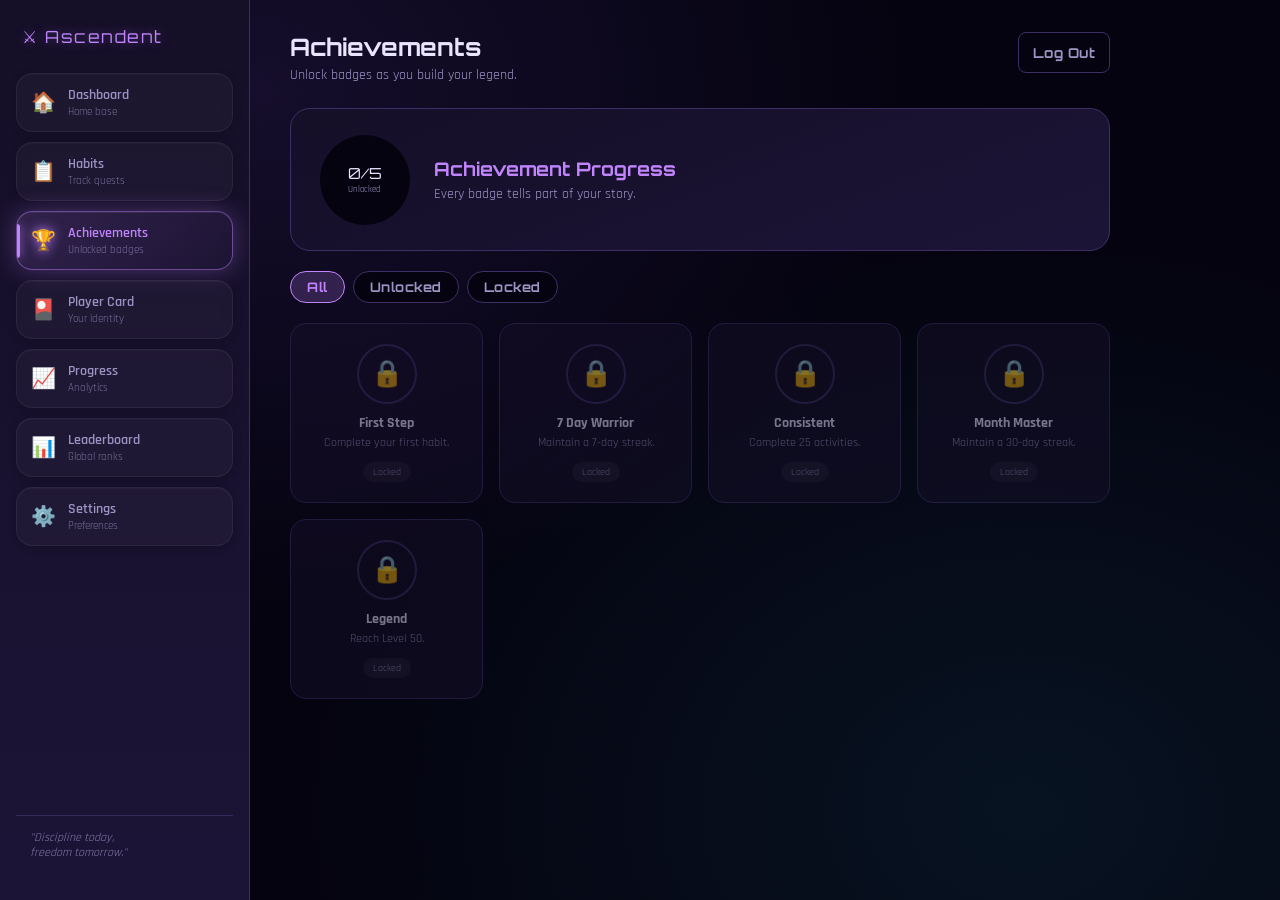
==== achievements.html @ 78e04014 "change achievement  page structure" ====
<!DOCTYPE html>
<html lang="en">

<head>
    <script src="js/theme.js"></script>
    <meta charset="UTF-8" />
    <meta name="viewport" content="width=device-width, initial-scale=1.0" />
    <title>Ascendent — Achievements</title>
    <link rel="preconnect" href="https://fonts.googleapis.com">
    <link rel="stylesheet" href="css/style.css" />
</head>

<body>
    <div class="app-layout">
        <aside class="sidebar">
            <div class="sidebar-brand">⚔ Ascendent</div>
            <nav class="sidebar-nav">
                <a href="dashboard.html" class="nav-tile"><span class="nav-tile-icon">🏠</span><span
                        class="nav-tile-text"><span class="nav-tile-title">Dashboard</span><span
                            class="nav-tile-desc">Home base</span></span><span class="nav-tile-indicator"></span></a>
                <a href="habits.html" class="nav-tile"><span class="nav-tile-icon">📋</span><span
                        class="nav-tile-text"><span class="nav-tile-title">Habits</span><span
                            class="nav-tile-desc">Track quests</span></span><span class="nav-tile-indicator"></span></a>
                <a href="achievements.html" class="nav-tile nav-active"><span class="nav-tile-icon">🏆</span><span
                        class="nav-tile-text"><span class="nav-tile-title">Achievements</span><span
                            class="nav-tile-desc">Unlocked badges</span></span><span
                        class="nav-tile-indicator"></span></a>
                <a href="card.html" class="nav-tile"><span class="nav-tile-icon">🎴</span><span
                        class="nav-tile-text"><span class="nav-tile-title">Player Card</span><span
                            class="nav-tile-desc">Your identity</span></span><span
                        class="nav-tile-indicator"></span></a>
                <a href="progress.html" class="nav-tile"><span class="nav-tile-icon">📈</span><span
                        class="nav-tile-text"><span class="nav-tile-title">Progress</span><span
                            class="nav-tile-desc">Analytics</span></span><span class="nav-tile-indicator"></span></a>
                <a href="leaderboard.html" class="nav-tile"><span class="nav-tile-icon">📊</span><span
                        class="nav-tile-text"><span class="nav-tile-title">Leaderboard</span><span
                            class="nav-tile-desc">Global ranks</span></span><span class="nav-tile-indicator"></span></a>
                <a href="settings.html" class="nav-tile"><span class="nav-tile-icon">⚙️</span><span
                        class="nav-tile-text"><span class="nav-tile-title">Settings</span><span
                            class="nav-tile-desc">Preferences</span></span><span class="nav-tile-indicator"></span></a>
            </nav>
            <div class="sidebar-quote">"Discipline today,<br>freedom tomorrow."</div>
        </aside>

        <main class="main-content">
            <header class="content-topbar">
                <div>
                    <h2>Achievements</h2>
                    <p class="subtext">Unlock badges as you build your legend.</p>
                </div>
                <button id="logoutBtn" class="ghost-btn">Log Out</button>
            </header>

            <!-- Achievement level hero -->
            <section class="ach-hero">
                <div class="ach-hero-ring" id="achHeroRing">
                    <div class="ach-hero-inner">
                        <span id="achHeroCount">0/0</span>
                        <small>Unlocked</small>
                    </div>
                </div>
                <div class="ach-hero-text">
                    <h3>Achievement Progress</h3>
                    <p class="subtext">Every badge tells part of your story.</p>
                </div>
            </section>

            <div class="ach-filter-tabs">
                <button class="ach-tab active" data-filter="all">All</button>
                <button class="ach-tab" data-filter="unlocked">Unlocked</button>
                <button class="ach-tab" data-filter="locked">Locked</button>
            </div>

            <div id="achievementGrid" class="achievement-grid-v2"></div>
        </main>
    </div>

    <div id="toastContainer" class="toast-container"></div>

    <script src="js/demo-data.js"></script>
    <script src="js/rewards.js"></script>
    <script src="js/achievements.js"></script>
    <script src="js/sidebar-tilt.js"></script>
    <script>
        let achFilter = 'all';

        function renderAchievements() {
            const user = getDemoUser();
            checkAchievements(user);

            const total = ACHIEVEMENT_LIST.length;
            const unlockedCount = user.unlockedAchievements.length;
            const pct = Math.round((unlockedCount / total) * 100);

            document.getElementById('achHeroRing').style.setProperty('--pct', pct);
            document.getElementById('achHeroCount').textContent = `${unlockedCount}/${total}`;

            const visible = ACHIEVEMENT_LIST.filter((ach) => {
                const unlocked = user.unlockedAchievements.includes(ach.id);
                if (achFilter === 'unlocked') return unlocked;
                if (achFilter === 'locked') return !unlocked;
                return true;
            });

            document.getElementById('achievementGrid').innerHTML = visible.map((ach) => {
                const unlocked = user.unlockedAchievements.includes(ach.id);
                return `
          <div class="ach-badge-card ${unlocked ? 'unlocked' : 'locked'}">
            <div class="ach-badge-ring">
              <div class="ach-badge-icon">${unlocked ? ach.icon : '🔒'}</div>
            </div>
            <div class="ach-badge-name">${ach.name}</div>
            <div class="ach-badge-desc">${ach.description}</div>
            <div class="ach-badge-pill ${unlocked ? '' : 'locked-pill'}">${unlocked ? 'Unlocked' : 'Locked'}</div>
          </div>
        `;
            }).join('');
        }

        document.querySelectorAll('.ach-tab').forEach((tab) => {
            tab.addEventListener('click', () => {
                document.querySelectorAll('.ach-tab').forEach(t => t.classList.remove('active'));
                tab.classList.add('active');
                achFilter = tab.dataset.filter;
                renderAchievements();
            });
        });

        document.getElementById('logoutBtn').addEventListener('click', logoutUser);

        renderAchievements();
    </script>
</body>

</html>
---- css/style.css ----
/* style.css — Ascendent "Arcane Neon" gamified theme */

@import url('https://fonts.googleapis.com/css2?family=Orbitron:wght@600;700;900&family=Rajdhani:wght@400;500;600;700&display=swap');
@import url('https://fonts.googleapis.com/css2?family=Bungee&family=Chakra+Petch:wght@400;500;600;700&display=swap');

:root {
  --font-display: 'Orbitron', sans-serif;
  --font-body: 'Rajdhani', sans-serif;
  --bg: #0a0714;
  --bg-deep: #050310;
  --surface: #150f28;
  --surface-2: #1c1436;
  --text: #e9e4ff;
  --text-secondary: #9d94c4;
  --accent: #8b5cf6;
  --accent-bright: #c084fc;
  --accent-cyan: #22d3ee;
  --border: #3d2f66;
  --border-bright: #a855f7;
  --danger: #ff4d6d;
  --success: #34d399;
}

* {
  box-sizing: border-box;
}

body {
  margin: 0;
  font-family: var(--font-body), sans-serif;
  background:
    radial-gradient(ellipse at 20% 10%, rgba(139, 92, 246, 0.12) 0%, transparent 45%),
    radial-gradient(ellipse at 80% 90%, rgba(34, 211, 238, 0.08) 0%, transparent 50%),
    var(--bg-deep);
  color: var(--text);
  min-height: 100vh;
}

h1,
h2,
h3 {
  font-family: var(--font-display), sans-serif;
}

/* ===== Auth page (Journey Portal, retheme) ===== */
.auth-page {
  min-height: 100vh;
  display: flex;
  align-items: center;
  justify-content: center;
  background: radial-gradient(ellipse at center, #150f28 0%, #0a0714 55%, #050310 100%);
  padding: 2rem;
  overflow: hidden;
}

.brand-mark {
  font-size: 40px;
  color: var(--accent-bright);
  text-shadow: 0 0 20px rgba(192, 132, 252, 0.7);
}

.auth-shell {
  position: relative;
  width: 82vw;
  max-width: 1100px;
  height: 76vh;
  max-height: 640px;
  min-height: 480px;
  border-radius: 24px;
  overflow: hidden;
  border: 1px solid var(--border-bright);
  box-shadow: 0 0 60px rgba(139, 92, 246, 0.22), inset 0 0 60px rgba(0, 0, 0, 0.5);
  background: var(--bg);
}

.auth-shell::before {
  content: '';
  position: absolute;
  top: 0;
  left: 0;
  right: 0;
  height: 2px;
  background: linear-gradient(90deg, transparent, var(--accent-cyan), var(--accent-bright), transparent);
  opacity: 0.7;
  z-index: 25;
}

.system-status {
  position: absolute;
  top: 18px;
  left: 24px;
  z-index: 25;
  font-size: 0.68rem;
  letter-spacing: 1.5px;
  color: var(--text-secondary);
  display: flex;
  align-items: center;
  gap: 6px;
  pointer-events: none;
  font-family: var(--font-body), sans-serif;
}

.status-dot {
  width: 6px;
  height: 6px;
  border-radius: 50%;
  background: var(--success);
  box-shadow: 0 0 8px var(--success);
  animation: statusPulse 2s ease-in-out infinite;
}

@keyframes statusPulse {

  0%,
  100% {
    opacity: 1;
  }

  50% {
    opacity: 0.4;
  }
}

.status-online {
  color: var(--accent-bright);
  font-weight: 600;
}

.journey-bg {
  position: absolute;
  inset: 0;
  z-index: 0;
  overflow: hidden;
  pointer-events: none;
  background-image:
    radial-gradient(1.5px 1.5px at 15% 25%, rgba(192, 132, 252, 0.4), transparent),
    radial-gradient(1.5px 1.5px at 80% 20%, rgba(34, 211, 238, 0.35), transparent),
    radial-gradient(1.5px 1.5px at 65% 75%, rgba(192, 132, 252, 0.3), transparent),
    radial-gradient(1.5px 1.5px at 25% 80%, rgba(34, 211, 238, 0.3), transparent),
    radial-gradient(1.5px 1.5px at 50% 50%, rgba(192, 132, 252, 0.25), transparent),
    radial-gradient(1.5px 1.5px at 90% 60%, rgba(34, 211, 238, 0.3), transparent),
    radial-gradient(1.5px 1.5px at 10% 60%, rgba(192, 132, 252, 0.25), transparent);
}

.journey-bg::before {
  content: '';
  position: absolute;
  width: 560px;
  height: 560px;
  border: 1px solid rgba(168, 85, 247, 0.12);
  border-radius: 50%;
  top: 50%;
  left: 50%;
  transform: translate(-50%, -50%);
}

.journey-bg::after {
  content: '';
  position: absolute;
  width: 380px;
  height: 380px;
  border: 1px dashed rgba(34, 211, 238, 0.12);
  border-radius: 50%;
  top: 50%;
  left: 50%;
  transform: translate(-50%, -50%);
  animation: orbitSpin 50s linear infinite;
}

@keyframes orbitSpin {
  from {
    transform: translate(-50%, -50%) rotate(0deg);
  }

  to {
    transform: translate(-50%, -50%) rotate(360deg);
  }
}

.form-container {
  position: absolute;
  top: 0;
  width: 50%;
  height: 100%;
  display: flex;
  align-items: center;
  justify-content: center;
  padding: 2.4rem;
  background: linear-gradient(180deg, rgba(21, 15, 40, 0.9) 0%, rgba(10, 7, 20, 0.95) 100%);
  backdrop-filter: blur(6px);
  transition: opacity 0.5s ease, visibility 0.5s ease;
  z-index: 2;
}

.form-container form {
  width: 100%;
  max-width: 300px;
  text-align: center;
}

.form-container h1 {
  color: var(--accent-bright);
  margin-bottom: 4px;
  letter-spacing: 1.5px;
}

.login-container {
  right: 0;
  z-index: 2;
}

.register-container {
  left: 0;
  z-index: 2;
  opacity: 0;
  visibility: hidden;
}

#authShell.right-panel-active .login-container {
  opacity: 0;
  visibility: hidden;
}

#authShell.right-panel-active .register-container {
  opacity: 1;
  visibility: visible;
}

.overlay-container {
  position: absolute;
  top: 0;
  left: 0;
  width: 50%;
  height: 100%;
  z-index: 10;
  transition: transform 0.85s cubic-bezier(0.65, 0, 0.15, 1);
  box-shadow: 0 0 40px rgba(139, 92, 246, 0.35);
}

#authShell.right-panel-active .overlay-container {
  transform: translateX(100%);
}

.overlay {
  position: relative;
  width: 100%;
  height: 100%;
  background:
    radial-gradient(circle at 30% 25%, rgba(192, 132, 252, 0.18), transparent 60%),
    radial-gradient(circle at 70% 80%, rgba(34, 211, 238, 0.1), transparent 55%),
    linear-gradient(135deg, #1c1436 0%, #0a0714 60%, #150f28 100%);
  border-left: 1px solid rgba(168, 85, 247, 0.3);
  border-right: 1px solid rgba(168, 85, 247, 0.3);
}

.overlay-panel {
  position: absolute;
  inset: 0;
  bottom: 44px;
  display: flex;
  flex-direction: column;
  align-items: center;
  justify-content: center;
  text-align: center;
  padding: 2rem;
  transition: opacity 0.5s ease;
}

.overlay-right {
  opacity: 0;
}

#authShell.right-panel-active .overlay-left {
  opacity: 0;
}

#authShell.right-panel-active .overlay-right {
  opacity: 1;
}

.overlay-brand {
  color: var(--accent-bright);
  font-size: 1.7rem;
  letter-spacing: 2.5px;
  margin: 10px 0 6px;
  text-shadow: 0 0 18px rgba(192, 132, 252, 0.6);
}

.overlay-tagline {
  color: var(--text);
  font-size: 1rem;
  line-height: 1.5;
  font-weight: 500;
}

.overlay-sub {
  color: var(--text-secondary);
  font-size: 0.85rem;
  margin-top: 10px;
  max-width: 220px;
}

.overlay-footnote {
  color: var(--text-secondary);
  font-size: 0.75rem;
  line-height: 1.5;
  margin-top: 18px;
  font-style: italic;
}

.overlay-btn {
  margin-top: 20px;
  padding: 10px 28px;
  border-radius: 8px;
  border: 1px solid var(--text);
  background: transparent;
  color: var(--text);
  font-weight: 700;
  font-family: var(--font-display), sans-serif;
  font-size: 0.8rem;
  cursor: pointer;
  box-shadow: none;
  transition: background 0.25s ease, transform 0.2s ease;
}

.overlay-btn:hover {
  background: rgba(192, 132, 252, 0.15);
  transform: translateY(-2px);
  box-shadow: 0 0 16px rgba(192, 132, 252, 0.3);
}

.journey-path {
  position: relative;
  width: 160px;
  height: 14px;
  margin: 18px 0 8px;
  display: flex;
  align-items: center;
  justify-content: center;
}

.path-line {
  position: absolute;
  width: 100%;
  height: 1px;
  background: linear-gradient(90deg, transparent, var(--accent-cyan), transparent);
}

.path-dot {
  width: 7px;
  height: 7px;
  border-radius: 50%;
  background: var(--accent-bright);
  box-shadow: 0 0 10px rgba(192, 132, 252, 0.9);
  animation: dotPulse 2s ease-in-out infinite;
  z-index: 1;
}

@keyframes dotPulse {

  0%,
  100% {
    transform: scale(1);
  }

  50% {
    transform: scale(1.4);
  }
}

.journey-stages {
  font-size: 0.72rem;
  letter-spacing: 1.5px;
  color: var(--text-secondary);
}

.journey-stages i {
  color: var(--accent-cyan);
  font-style: normal;
  margin: 0 3px;
}

.overlay-progress {
  position: absolute;
  bottom: 0;
  left: 0;
  right: 0;
  height: 44px;
  display: flex;
  align-items: center;
  justify-content: space-around;
  border-top: 1px solid rgba(168, 85, 247, 0.25);
  background: rgba(0, 0, 0, 0.25);
}

.overlay-progress .step {
  font-size: 0.62rem;
  letter-spacing: 1px;
  color: var(--text-secondary);
  opacity: 0.45;
  transition: opacity 0.4s ease, color 0.4s ease;
}

.overlay-progress .step-1 {
  color: var(--accent-bright);
  opacity: 1;
}

#authShell.right-panel-active .overlay-progress .step-1 {
  color: var(--text-secondary);
  opacity: 0.45;
}

#authShell.right-panel-active .overlay-progress .step-4 {
  color: var(--accent-cyan);
  opacity: 1;
}

.footer-ticker {
  position: absolute;
  bottom: 14px;
  left: 0;
  right: 0;
  z-index: 5;
  display: flex;
  justify-content: center;
  gap: 24px;
  pointer-events: none;
}

.footer-ticker span {
  font-size: 0.62rem;
  letter-spacing: 1.5px;
  color: var(--text-secondary);
  opacity: 0.4;
}

/* ===== Forms, buttons, inputs ===== */
form {
  display: flex;
  flex-direction: column;
  gap: 14px;
}

input,
textarea,
select {
  padding: 11px 14px;
  border-radius: 8px;
  border: 1px solid var(--border);
  background: var(--bg-deep);
  color: var(--text);
  font-family: var(--font-body), sans-serif;
  font-size: 1rem;
}

input:focus,
textarea:focus,
select:focus {
  outline: none;
  border-color: var(--accent-bright);
  box-shadow: 0 0 0 3px rgba(192, 132, 252, 0.15);
}

button {
  padding: 11px 14px;
  border-radius: 8px;
  border: 1px solid var(--border-bright);
  background: linear-gradient(135deg, var(--accent-cyan) 0%, var(--accent) 100%);
  color: #0a0714;
  font-weight: 700;
  font-family: var(--font-display), sans-serif;
  font-size: 0.85rem;
  letter-spacing: 0.5px;
  cursor: pointer;
  box-shadow: 0 0 14px rgba(139, 92, 246, 0.4);
  transition: box-shadow 0.3s ease, transform 0.15s ease;
}

button:hover {
  box-shadow: 0 0 24px rgba(192, 132, 252, 0.6);
  transform: translateY(-1px);
}

.message {
  color: var(--danger);
  font-size: 0.85rem;
  margin-top: 12px;
}

/* ===== Topbar ===== */
.topbar {
  display: flex;
  justify-content: space-between;
  align-items: center;
  padding: 1rem 2rem;
  background: linear-gradient(180deg, var(--surface) 0%, var(--surface-2) 100%);
  border-bottom: 2px solid var(--border-bright);
}

.topbar h2 {
  color: var(--accent-bright);
  margin: 0;
  letter-spacing: 1px;
}

.topbar nav a,
.topbar nav button {
  margin-left: 18px;
  color: var(--text);
  text-decoration: none;
  font-family: var(--font-body), sans-serif;
  font-weight: 600;
  background: none;
  border: none;
  box-shadow: none;
  padding: 6px 10px;
}

.topbar nav a:hover,
.topbar nav button:hover {
  color: var(--accent-bright);
  transform: none;
  box-shadow: none;
}

/* ===== App layout / sidebar ===== */
.dashboard {
  max-width: 640px;
  margin: 40px auto;
  padding: 1rem;
  display: flex;
  flex-direction: column;
  gap: 22px;
}

.mini-card,
.log-activity,
.boss-battle,
.notes-section {
  background: linear-gradient(180deg, var(--surface) 0%, var(--surface-2) 100%);
  border: 1px solid var(--border);
  border-radius: 14px;
  padding: 1.3rem;
  box-shadow: 0 0 16px rgba(0, 0, 0, 0.35);
}

.log-activity h3,
.boss-battle h3,
.notes-section h3 {
  color: var(--accent-bright);
  margin-top: 0;
}

.log-activity select {
  width: 100%;
  margin-bottom: 12px;
}

.activity-buttons {
  display: flex;
  gap: 12px;
}

.activity-buttons button {
  flex: 1;
}

#markMissed {
  background: linear-gradient(135deg, #ff8095 0%, var(--danger) 100%);
  border-color: #b5324a;
  color: #2a0512;
}

#excuseBox {
  margin-top: 12px;
  display: flex;
  gap: 8px;
}

.boss-hp-track {
  height: 16px;
  background: var(--bg-deep);
  border: 1px solid var(--border);
  border-radius: 8px;
  overflow: hidden;
  margin: 10px 0 6px;
}

.boss-hp-fill {
  height: 100%;
  background: linear-gradient(90deg, #ff4d6d, #ff8095);
  width: 100%;
  transition: width 0.4s ease;
  box-shadow: 0 0 10px rgba(255, 77, 109, 0.6);
}

.boss-hp-text {
  font-size: 0.85rem;
  color: var(--text-secondary);
  margin: 0;
}

.boss-hint {
  font-size: 0.78rem;
  color: var(--text-secondary);
  margin-top: 8px;
  font-style: italic;
}

.notes-section textarea {
  width: 100%;
  min-height: 70px;
  resize: vertical;
  margin-bottom: 8px;
}

#notesList {
  list-style: none;
  padding: 0;
  margin-top: 12px;
}

#notesList li {
  background: var(--bg-deep);
  border: 1px solid var(--border);
  border-radius: 8px;
  padding: 9px 12px;
  margin-bottom: 6px;
  font-size: 0.85rem;
  color: var(--text-secondary);
}

.card-page {
  display: flex;
  flex-direction: column;
  align-items: center;
  margin-top: 60px;
}

/* App layout with sidebar */
.app-layout {
  display: flex;
  min-height: 100vh;
}

/* ===== Premium Gamified Sidebar — AAA game-menu style ===== */

.sidebar {
  width: 250px;
  flex-shrink: 0;
  background: linear-gradient(180deg, var(--surface) 0%, var(--surface-2) 100%);
  border-right: 1px solid var(--border);
  display: flex;
  flex-direction: column;
  padding: 1.6rem 1rem;
  position: sticky;
  top: 0;
  height: 100vh;
  overflow-y: auto;
}

.sidebar-brand {
  color: var(--accent-bright);
  font-family: var(--font-display), sans-serif;
  font-size: 1.05rem;
  letter-spacing: 1.5px;
  margin-bottom: 26px;
  padding: 0 6px;
  text-shadow: 0 0 12px rgba(192, 132, 252, 0.4);
}

.sidebar-nav {
  display: flex;
  flex-direction: column;
  gap: 10px;
  flex: 1;
  perspective: 800px;
  /* gives the tilt effect a real vanishing point */
}

/* ---- Nav tile: glassmorphism game-menu card ---- */
.nav-tile {
  position: relative;
  display: flex;
  align-items: center;
  gap: 12px;
  padding: 12px 14px;
  border-radius: 16px;
  text-decoration: none;
  color: var(--text-secondary);
  background: rgba(255, 255, 255, 0.03);
  border: 1px solid rgba(255, 255, 255, 0.06);
  box-shadow: 0 2px 10px rgba(0, 0, 0, 0.2), inset 0 1px 0 rgba(255, 255, 255, 0.03);
  backdrop-filter: blur(6px);
  overflow: hidden;
  transform: translate3d(0, 0, 0) rotateX(0deg) rotateY(0deg) scale(1);
  transition: transform 0.45s cubic-bezier(0.16, 1, 0.3, 1),
    border-color 0.3s ease,
    box-shadow 0.35s ease,
    background 0.3s ease;
  transform-style: preserve-3d;
  will-change: transform;
}

/* Light sweep — purely transform-driven, cheap on GPU */
.nav-tile::before {
  content: '';
  position: absolute;
  inset: 0;
  background: linear-gradient(115deg, transparent 30%, rgba(255, 255, 255, 0.10) 45%, transparent 60%);
  transform: translateX(-120%);
  transition: transform 0.6s ease;
  pointer-events: none;
}

.nav-tile:hover::before {
  transform: translateX(120%);
}

.nav-tile:hover {
  color: var(--text);
  border-color: color-mix(in srgb, var(--accent-bright) 35%, transparent);
  background: rgba(255, 255, 255, 0.05);
  box-shadow: 0 6px 22px rgba(0, 0, 0, 0.3),
    0 0 20px color-mix(in srgb, var(--accent-bright) 30%, transparent);
}

.nav-tile-icon {
  font-size: 20px;
  line-height: 1;
  flex-shrink: 0;
  transition: transform 0.35s cubic-bezier(0.16, 1, 0.3, 1);
}

.nav-tile:hover .nav-tile-icon {
  transform: scale(1.15) rotate(-6deg);
}

.nav-tile-text {
  display: flex;
  flex-direction: column;
  gap: 1px;
  transition: transform 0.35s ease;
}

.nav-tile:hover .nav-tile-text {
  transform: translateX(2px);
}

.nav-tile-title {
  font-size: 0.9rem;
  font-weight: 600;
}

.nav-tile-desc {
  font-size: 0.68rem;
  color: var(--text-secondary);
  opacity: 0.7;
}

.nav-tile-indicator {
  position: absolute;
  left: 0;
  top: 50%;
  transform: translateY(-50%);
  width: 3px;
  height: 0;
  border-radius: 0 3px 3px 0;
  background: var(--accent-bright);
  box-shadow: 0 0 10px var(--accent-bright);
  transition: height 0.3s ease;
}

.nav-tile:hover .nav-tile-indicator {
  height: 55%;
}

/* ---- Active tile ---- */
.nav-tile.nav-active {
  color: var(--accent-bright);
  background: linear-gradient(135deg,
      color-mix(in srgb, var(--accent-bright) 16%, transparent),
      color-mix(in srgb, var(--accent-bright) 4%, transparent));
  border-color: color-mix(in srgb, var(--accent-bright) 45%, transparent);
  box-shadow: 0 0 24px color-mix(in srgb, var(--accent-bright) 30%, transparent),
    inset 0 1px 0 rgba(255, 255, 255, 0.06);
}

.nav-tile.nav-active .nav-tile-indicator {
  height: 60%;
}

.nav-tile.nav-active .nav-tile-icon {
  filter: drop-shadow(0 0 6px var(--accent-bright));
}

@media (prefers-reduced-motion: no-preference) {
  .nav-tile.nav-active {
    animation: navBreathe 3.2s ease-in-out infinite;
  }
}

@keyframes navBreathe {

  0%,
  100% {
    box-shadow: 0 0 20px color-mix(in srgb, var(--accent-bright) 24%, transparent), inset 0 1px 0 rgba(255, 255, 255, 0.06);
  }

  50% {
    box-shadow: 0 0 34px color-mix(in srgb, var(--accent-bright) 42%, transparent), inset 0 1px 0 rgba(255, 255, 255, 0.06);
  }
}

@media (hover: none) {
  .nav-tile {
    transform: none !important;
  }

  .nav-tile::before {
    display: none;
  }
}

.sidebar-quote {
  color: var(--text-secondary);
  font-size: 0.75rem;
  font-style: italic;
  padding: 14px;
  border-top: 1px solid var(--border);
  margin-top: 12px;
  opacity: 0.8;
}

.main-content {
  flex: 1;
  padding: 2rem 2.5rem;
  max-width: 900px;
}

.content-topbar {
  display: flex;
  justify-content: space-between;
  align-items: flex-start;
  margin-bottom: 24px;
}

.content-topbar h2 {
  margin: 0 0 4px;
  color: var(--text);
}

.subtext {
  color: var(--text-secondary);
  font-size: 0.85rem;
  margin: 0;
}

.ghost-btn {
  background: transparent;
  border: 1px solid var(--border);
  color: var(--text-secondary);
  box-shadow: none;
}

.ghost-btn:hover {
  border-color: var(--accent-bright);
  color: var(--accent-bright);
  box-shadow: none;
  transform: none;
}

.danger-text {
  color: var(--danger) !important;
  border-color: #b5324a !important;
}

.stat-row {
  display: grid;
  grid-template-columns: repeat(3, 1fr);
  gap: 16px;
  margin-bottom: 24px;
}

.stat-card {
  background: linear-gradient(180deg, var(--surface) 0%, var(--surface-2) 100%);
  border: 1px solid var(--border);
  border-radius: 12px;
  padding: 16px;
  display: flex;
  align-items: center;
  gap: 12px;
}

.stat-icon {
  font-size: 22px;
}

.stat-label {
  font-size: 0.75rem;
  color: var(--text-secondary);
}

.stat-value {
  font-size: 1.1rem;
  font-weight: 700;
  color: var(--accent-bright);
  font-family: var(--font-display), sans-serif;
}

.content-grid {
  display: grid;
  grid-template-columns: 1fr 1fr;
  gap: 20px;
  margin-bottom: 20px;
}

@media (max-width: 900px) {
  .auth-shell {
    width: 92vw;
    height: 80vh;
  }
}

@media (max-width: 760px) {
  .auth-page {
    padding: 1rem;
  }

  .auth-shell {
    display: block;
    width: 94vw;
    max-width: 420px;
    height: auto;
    max-height: none;
    min-height: 0;
  }

  .system-status,
  .journey-bg,
  .footer-ticker,
  .overlay-container {
    display: none;
  }

  .form-container {
    position: relative;
    width: 100%;
    padding: 2.2rem 1.6rem;
    opacity: 1;
    visibility: visible;
    backdrop-filter: none;
  }

  .login-container {
    display: flex;
    animation: mobileFormIn 0.4s ease;
  }

  .register-container {
    display: none;
  }

  #authShell.right-panel-active .login-container {
    display: none;
  }

  #authShell.right-panel-active .register-container {
    display: flex;
    animation: mobileFormIn 0.4s ease;
  }
}

@keyframes mobileFormIn {
  from {
    opacity: 0;
    transform: translateY(12px);
  }

  to {
    opacity: 1;
    transform: translateY(0);
  }
}

@media (max-width: 700px) {
  .app-layout {
    flex-direction: column;
  }

  .sidebar {
    width: 100%;
    height: auto;
    position: relative;
    flex-direction: row;
    overflow-x: auto;
    padding: 0.8rem;
  }

  .sidebar-brand {
    display: none;
  }

  .sidebar-nav {
    flex-direction: row;
    gap: 8px;
    flex: none;
    perspective: none;
  }

  .nav-tile {
    flex-direction: column;
    padding: 10px 14px;
    border-radius: 14px;
    min-width: 84px;
    text-align: center;
  }

  .nav-tile-desc {
    display: none;
  }

  .nav-tile-indicator {
    display: none;
  }

  .nav-tile-title {
    font-size: 0.72rem;
  }

  .sidebar-quote {
    display: none;
  }

  .content-grid {
    grid-template-columns: 1fr;
  }

  .stat-row {
    grid-template-columns: 1fr;
  }
}

/* ===== Onboarding wizard ===== */
.onboarding-page {
  min-height: 100vh;
  display: flex;
  align-items: center;
  justify-content: center;
  background: radial-gradient(ellipse at top, #1c1436 0%, var(--bg-deep) 70%);
  padding: 2rem;
}

.onboarding-container {
  max-width: 480px;
  width: 100%;
  padding: 2.4rem;
  background: linear-gradient(180deg, var(--surface) 0%, var(--surface-2) 100%);
  border: 2px solid var(--border-bright);
  border-radius: 18px;
  text-align: center;
  box-shadow: 0 0 40px rgba(139, 92, 246, 0.25);
}

.onboarding-container h1 {
  color: var(--accent-bright);
  margin: 8px 0 4px;
}

.onboard-progress {
  display: flex;
  justify-content: center;
  gap: 8px;
  margin-bottom: 24px;
}

.onboard-progress .dot {
  width: 9px;
  height: 9px;
  border-radius: 50%;
  background: var(--border);
  transition: background 0.3s ease, transform 0.3s ease;
}

.onboard-progress .dot.active {
  background: var(--accent-bright);
  transform: scale(1.2);
  box-shadow: 0 0 8px var(--accent-bright);
}

.onboard-step {
  display: none;
  animation: fadeIn 0.35s ease;
}

.onboard-step.active {
  display: block;
}

@keyframes fadeIn {
  from {
    opacity: 0;
    transform: translateY(6px);
  }

  to {
    opacity: 1;
    transform: translateY(0);
  }
}

.onboard-nav {
  display: flex;
  gap: 10px;
  margin-top: 18px;
}

.onboard-nav .primary-wide-btn {
  margin-top: 0;
  flex: 1;
}

.onboard-nav .ghost-btn {
  flex: 0 0 auto;
  padding: 13px 20px;
}

.category-grid,
.habit-grid {
  display: grid;
  grid-template-columns: repeat(3, 1fr);
  gap: 10px;
  margin: 20px 0;
}

.category-tile,
.habit-tile {
  position: relative;
  padding: 16px 8px;
  background: var(--bg-deep);
  border: 1px solid var(--border);
  border-radius: 12px;
  color: var(--text-secondary);
  font-size: 0.82rem;
  font-weight: 500;
  cursor: pointer;
  box-shadow: none;
  display: flex;
  flex-direction: column;
  align-items: center;
  gap: 6px;
  transition: border-color 0.2s ease, transform 0.2s ease, box-shadow 0.2s ease;
}

.category-tile:hover,
.habit-tile:hover {
  transform: translateY(-2px);
  box-shadow: none;
  border-color: var(--accent);
}

.habit-icon {
  font-size: 22px;
}

.habit-check {
  position: absolute;
  top: 6px;
  right: 8px;
  color: var(--accent-bright);
  opacity: 0;
  transform: scale(0.5);
  transition: opacity 0.2s ease, transform 0.2s ease;
}

.category-tile.selected,
.habit-tile.selected {
  border-color: var(--accent-bright);
  background: linear-gradient(180deg, rgba(168, 85, 247, 0.2), rgba(168, 85, 247, 0.06));
  color: var(--accent-bright);
  box-shadow: 0 0 16px rgba(139, 92, 246, 0.35);
  transform: scale(1.03);
}

.habit-tile.selected .habit-check {
  opacity: 1;
  transform: scale(1);
}

.field-label {
  display: block;
  text-align: left;
  font-size: 0.8rem;
  color: var(--text-secondary);
  margin-bottom: 6px;
}

.primary-wide-btn {
  width: 100%;
  margin-top: 18px;
  padding: 13px;
}

.target-list {
  display: flex;
  flex-direction: column;
  gap: 10px;
  margin: 20px 0;
  max-height: 300px;
  overflow-y: auto;
}

.target-row {
  background: var(--bg-deep);
  border: 1px solid var(--border);
  border-radius: 10px;
  padding: 12px 14px;
  text-align: left;
}

.target-row-label {
  font-weight: 600;
  margin-bottom: 8px;
  font-size: 0.9rem;
}

.target-row-inputs {
  display: flex;
  align-items: center;
  gap: 6px;
  flex-wrap: wrap;
}

.target-row-inputs input {
  width: 60px;
  padding: 6px 8px;
}

.target-suffix {
  font-size: 0.75rem;
  color: var(--text-secondary);
  margin-right: 10px;
}

.difficulty-grid {
  display: grid;
  grid-template-columns: repeat(2, 1fr);
  gap: 10px;
  margin: 20px 0;
}

.difficulty-card {
  padding: 18px 10px;
  background: var(--bg-deep);
  border: 1px solid var(--border);
  border-radius: 12px;
  color: var(--text-secondary);
  cursor: pointer;
  box-shadow: none;
  display: flex;
  flex-direction: column;
  gap: 6px;
  transition: border-color 0.2s ease, transform 0.2s ease;
}

.difficulty-card:hover {
  transform: translateY(-2px);
  box-shadow: none;
}

.diff-name {
  font-family: var(--font-display), sans-serif;
  font-weight: 700;
  color: var(--text);
  font-size: 0.9rem;
}

.diff-xp {
  font-size: 0.8rem;
  color: var(--accent-cyan);
}

.difficulty-card.selected {
  border-color: var(--accent-bright);
  background: linear-gradient(180deg, rgba(168, 85, 247, 0.2), rgba(168, 85, 247, 0.06));
  box-shadow: 0 0 16px rgba(139, 92, 246, 0.35);
}

.profile-ready-pulse {
  animation: pulse-glow 1.8s ease-in-out infinite;
}

@keyframes pulse-glow {

  0%,
  100% {
    text-shadow: 0 0 12px rgba(192, 132, 252, 0.5);
  }

  50% {
    text-shadow: 0 0 30px rgba(192, 132, 252, 0.9);
  }
}

.profile-ready-stats {
  margin: 24px 0;
}

/* ===== Coming-soon placeholder ===== */
.coming-soon-panel {
  background: linear-gradient(180deg, var(--surface) 0%, var(--surface-2) 100%);
  border: 1px dashed var(--border-bright);
  border-radius: 14px;
  padding: 3rem 2rem;
  text-align: center;
  max-width: 480px;
}

.coming-soon-icon {
  font-size: 40px;
  margin-bottom: 12px;
  opacity: 0.8;
}

.coming-soon-panel h3 {
  color: var(--accent-bright);
  margin: 0 0 10px;
}

.coming-soon-panel p {
  color: var(--text-secondary);
  font-size: 0.9rem;
  line-height: 1.6;
  margin: 0;
}

/* ===== Habits page ===== */
.habit-list {
  display: flex;
  flex-direction: column;
  gap: 14px;
  max-width: 620px;
}

.habit-card {
  background: linear-gradient(180deg, var(--surface) 0%, var(--surface-2) 100%);
  border: 1px solid var(--border);
  border-radius: 14px;
  padding: 16px 18px;
}

.habit-card-header {
  display: flex;
  align-items: center;
  gap: 12px;
  margin-bottom: 10px;
}

.habit-card-icon {
  font-size: 26px;
}

.habit-card-title {
  flex: 1;
}

.habit-card-name {
  font-weight: 600;
  font-size: 1rem;
}

.habit-card-meta {
  font-size: 0.78rem;
  color: var(--text-secondary);
}

.habit-card-streak {
  font-size: 0.9rem;
  color: var(--accent-bright);
  white-space: nowrap;
}

.habit-card-actions {
  display: flex;
  gap: 8px;
  margin-top: 12px;
  flex-wrap: wrap;
}

.habit-card-actions button {
  flex: 1;
  min-width: 80px;
  font-size: 0.82rem;
  padding: 8px 10px;
}

.habit-miss-btn {
  background: linear-gradient(135deg, #ff8095 0%, var(--danger) 100%);
  border-color: #b5324a;
  color: #2a0512;
}

/* Modals */
.modal-overlay {
  display: none;
  position: fixed;
  inset: 0;
  background: rgba(5, 3, 16, 0.75);
  align-items: center;
  justify-content: center;
  z-index: 100;
}

.modal-overlay.open {
  display: flex;
}

.modal-box {
  background: linear-gradient(180deg, var(--surface) 0%, var(--surface-2) 100%);
  border: 2px solid var(--border-bright);
  border-radius: 16px;
  padding: 1.8rem;
  max-width: 380px;
  width: 90%;
  box-shadow: 0 0 40px rgba(139, 92, 246, 0.3);
  text-align: left;
}

.modal-box h3 {
  color: var(--accent-bright);
  margin-top: 0;
  text-align: center;
}

.modal-box label,
.modal-box .field-label {
  display: block;
  margin-top: 10px;
}

.modal-box input,
.modal-box select {
  width: 100%;
  margin-top: 4px;
}

.modal-actions {
  display: flex;
  gap: 10px;
  margin-top: 18px;
}

.modal-actions .ghost-btn {
  flex: 0 0 auto;
}

.modal-actions .primary-wide-btn {
  flex: 1;
  margin-top: 0;
}

.reason-options {
  display: grid;
  grid-template-columns: repeat(2, 1fr);
  gap: 8px;
  margin-top: 14px;
}

.reason-tile {
  background: var(--bg-deep);
  border: 1px solid var(--border);
  border-radius: 10px;
  padding: 10px;
  color: var(--text-secondary);
  cursor: pointer;
  box-shadow: none;
  font-size: 0.85rem;
}

.reason-tile.selected {
  border-color: var(--accent-bright);
  color: var(--accent-bright);
  background: linear-gradient(180deg, rgba(168, 85, 247, 0.2), rgba(168, 85, 247, 0.06));
}

/* Toasts */
.toast-container {
  position: fixed;
  bottom: 24px;
  left: 50%;
  transform: translateX(-50%);
  z-index: 200;
  display: flex;
  flex-direction: column;
  gap: 8px;
  align-items: center;
}

.game-toast {
  background: linear-gradient(135deg, var(--accent-cyan) 0%, var(--accent) 100%);
  color: #0a0714;
  font-weight: 700;
  font-family: var(--font-display), sans-serif;
  font-size: 0.8rem;
  padding: 10px 20px;
  border-radius: 30px;
  box-shadow: 0 0 24px rgba(139, 92, 246, 0.5);
  opacity: 0;
  transform: translateY(10px);
  transition: opacity 0.3s ease, transform 0.3s ease;
}

.game-toast.show {
  opacity: 1;
  transform: translateY(0);
}

/* ===== Reward animations ===== */
.floating-xp {
  position: fixed;
  font-family: var(--font-display), sans-serif;
  font-weight: 700;
  color: var(--accent-cyan);
  font-size: 1.3rem;
  pointer-events: none;
  z-index: 300;
  text-shadow: 0 0 12px rgba(34, 211, 238, 0.8);
  animation: floatUp 1.1s ease-out forwards;
  transform: translateX(-50%);
}

@keyframes floatUp {
  0% {
    opacity: 0;
    transform: translate(-50%, 0) scale(0.8);
  }

  15% {
    opacity: 1;
    transform: translate(-50%, -10px) scale(1.05);
  }

  100% {
    opacity: 0;
    transform: translate(-50%, -70px) scale(1);
  }
}

.reward-overlay {
  position: fixed;
  inset: 0;
  display: flex;
  align-items: center;
  justify-content: center;
  z-index: 400;
  pointer-events: none;
  animation: overlayFade 1.7s ease forwards;
}

@keyframes overlayFade {
  0% {
    opacity: 0;
  }

  15% {
    opacity: 1;
  }

  80% {
    opacity: 1;
  }

  100% {
    opacity: 0;
  }
}

.reward-overlay-content {
  text-align: center;
  position: relative;
  z-index: 1;
  animation: overlayPop 1.7s ease forwards;
}

@keyframes overlayPop {
  0% {
    transform: scale(0.7);
  }

  15% {
    transform: scale(1.08);
  }

  25% {
    transform: scale(1);
  }

  100% {
    transform: scale(1);
  }
}

.reward-overlay-title {
  font-family: var(--font-display), sans-serif;
  font-size: 2.4rem;
  color: var(--accent-bright);
  text-shadow: 0 0 34px rgba(192, 132, 252, 0.9);
  letter-spacing: 2px;
}

.reward-overlay-sub {
  color: var(--text-secondary);
  margin-top: 8px;
  font-size: 1rem;
}

.reward-burst {
  position: absolute;
  inset: 0;
  margin: auto;
  width: 320px;
  height: 320px;
  background: radial-gradient(circle, rgba(139, 92, 246, 0.4), transparent 70%);
  border-radius: 50%;
  animation: burstPulse 1.7s ease forwards;
}

@keyframes burstPulse {
  0% {
    transform: scale(0.3);
    opacity: 0;
  }

  20% {
    opacity: 1;
  }

  100% {
    transform: scale(1.6);
    opacity: 0;
  }
}

/* ===== Achievements ===== */
.achievement-grid {
  display: grid;
  grid-template-columns: repeat(auto-fill, minmax(180px, 1fr));
  gap: 14px;
  max-width: 800px;
}

.achievement-card {
  background: linear-gradient(180deg, var(--surface) 0%, var(--surface-2) 100%);
  border: 1px solid var(--border);
  border-radius: 14px;
  padding: 18px 14px;
  text-align: center;
}

.achievement-card.unlocked {
  border-color: var(--border-bright);
  box-shadow: 0 0 20px rgba(139, 92, 246, 0.3);
}

.achievement-card.locked {
  opacity: 0.5;
}

.achievement-icon {
  font-size: 34px;
  margin-bottom: 8px;
}

.achievement-name {
  font-family: var(--font-display), sans-serif;
  font-weight: 700;
  color: var(--text);
  margin-bottom: 4px;
  font-size: 0.85rem;
}

.achievement-desc {
  font-size: 0.78rem;
  color: var(--text-secondary);
  margin-bottom: 10px;
}

.achievement-badge {
  display: inline-block;
  font-size: 0.7rem;
  padding: 3px 10px;
  border-radius: 20px;
  background: rgba(168, 85, 247, 0.2);
  color: var(--accent-bright);
}

.achievement-badge.locked-badge {
  background: rgba(255, 255, 255, 0.06);
  color: var(--text-secondary);
}

/* ===== Progress page ===== */
.progress-panel {
  background: linear-gradient(180deg, var(--surface) 0%, var(--surface-2) 100%);
  border: 1px solid var(--border);
  border-radius: 14px;
  padding: 1.2rem;
  margin-bottom: 20px;
}

.progress-panel h3 {
  margin-top: 0;
  color: var(--accent-bright);
}

.heatmap-row {
  display: flex;
  gap: 8px;
}

.heatmap-cell {
  flex: 1;
  height: 50px;
  border-radius: 8px;
  display: flex;
  align-items: flex-end;
  justify-content: center;
  padding-bottom: 4px;
  font-size: 0.7rem;
  color: var(--text-secondary);
  border: 1px solid var(--border);
}

.heat-0 {
  background: var(--bg-deep);
}

.heat-1 {
  background: rgba(139, 92, 246, 0.22);
}

.heat-2 {
  background: rgba(139, 92, 246, 0.5);
}

.heat-3 {
  background: rgba(192, 132, 252, 0.85);
  color: #0a0714;
}

.recap-box p {
  margin: 6px 0;
  font-size: 0.9rem;
}

.category-progress-list {
  display: flex;
  flex-direction: column;
  gap: 12px;
}

.category-progress-label {
  font-size: 0.85rem;
  display: block;
  margin-bottom: 6px;
}

.excuse-row,
.evolution-row {
  display: flex;
  justify-content: space-between;
  gap: 10px;
  padding: 8px 0;
  border-bottom: 1px solid var(--border);
  font-size: 0.85rem;
  flex-wrap: wrap;
}

.excuse-reason {
  color: var(--text-secondary);
}

.excuse-date {
  color: var(--text-secondary);
  font-size: 0.75rem;
}

.evolution-tier {
  color: var(--accent-bright);
  font-family: var(--font-display), sans-serif;
  font-weight: 700;
}

/* ===== Leaderboard v2 — Gamified avatar/podium style ===== */
.leaderboard-tabs {
  display: flex;
  gap: 8px;
  margin-bottom: 24px;
}

.lb-tab {
  background: var(--bg-deep);
  border: 1px solid var(--border);
  color: var(--text-secondary);
  padding: 9px 18px;
  border-radius: 20px;
  font-size: 0.85rem;
  box-shadow: none;
}

.lb-tab.active {
  background: linear-gradient(135deg, var(--accent-cyan) 0%, var(--accent) 100%);
  color: var(--bg-deep);
  border-color: var(--border-bright);
}

/* Spotlight — rank #1 hero card */
.lb-spotlight {
  position: relative;
  background: linear-gradient(160deg, color-mix(in srgb, var(--accent-bright) 14%, var(--surface)) 0%, var(--surface-2) 100%);
  border: 1px solid var(--border-bright);
  border-radius: 20px;
  padding: 2rem 1.5rem 1.6rem;
  text-align: center;
  max-width: 420px;
  margin: 0 auto 30px;
  box-shadow: 0 0 34px color-mix(in srgb, var(--accent-bright) 25%, transparent);
  animation: spotlightRise 0.5s cubic-bezier(0.16, 1, 0.3, 1);
}

@keyframes spotlightRise {
  from {
    opacity: 0;
    transform: translateY(16px) scale(0.96);
  }

  to {
    opacity: 1;
    transform: translateY(0) scale(1);
  }
}

.lb-crown {
  font-size: 30px;
  margin-bottom: 4px;
  filter: drop-shadow(0 0 10px color-mix(in srgb, var(--accent-bright) 60%, transparent));
}

.lb-spotlight-avatar {
  width: 76px;
  height: 76px;
  border-radius: 50%;
  margin: 6px auto 10px;
  background: radial-gradient(circle, var(--surface-2), var(--bg-deep));
  border: 3px solid var(--accent-bright);
  display: flex;
  align-items: center;
  justify-content: center;
  font-family: var(--font-display), sans-serif;
  font-size: 22px;
  font-weight: 700;
  color: var(--accent-bright);
  box-shadow: 0 0 24px color-mix(in srgb, var(--accent-bright) 55%, transparent);
}

.lb-spotlight-avatar.is-you {
  border-color: var(--accent-cyan);
}

.lb-spotlight-name {
  font-size: 1.1rem;
  font-weight: 700;
}

.lb-spotlight-title {
  font-size: 0.8rem;
  color: var(--text-secondary);
  margin-bottom: 16px;
}

.lb-spotlight-stats {
  display: flex;
  justify-content: space-around;
  border-top: 1px solid var(--border);
  padding-top: 14px;
}

.lb-spotlight-stats div {
  display: flex;
  flex-direction: column;
  gap: 2px;
}

.lb-spotlight-stats span {
  font-family: var(--font-display), sans-serif;
  font-size: 1rem;
  color: var(--accent-bright);
}

.lb-spotlight-stats small {
  font-size: 0.65rem;
  color: var(--text-secondary);
}

/* Ranked list rows */
.lb-rank-list {
  display: flex;
  flex-direction: column;
  gap: 8px;
  max-width: 720px;
}

.lb-row-v2 {
  display: grid;
  grid-template-columns: 34px 42px 1fr 120px 80px;
  align-items: center;
  gap: 12px;
  background: linear-gradient(180deg, var(--surface) 0%, var(--surface-2) 100%);
  border: 1px solid var(--border);
  border-radius: 12px;
  padding: 10px 16px;
  font-size: 0.85rem;
  animation: rowSlideIn 0.4s ease backwards;
  transition: transform 0.15s ease, border-color 0.2s ease;
}

@keyframes rowSlideIn {
  from {
    opacity: 0;
    transform: translateX(-8px);
  }

  to {
    opacity: 1;
    transform: translateX(0);
  }
}

.lb-row-v2:hover {
  transform: translateX(4px);
  border-color: var(--border-bright);
}

.lb-row-v2.is-you {
  border-color: var(--accent-cyan);
  box-shadow: 0 0 16px color-mix(in srgb, var(--accent-cyan) 25%, transparent);
}

.lb-rank-num {
  color: var(--text-secondary);
  font-weight: 700;
  font-family: var(--font-display), sans-serif;
  font-size: 0.8rem;
}

.lb-avatar-v2 {
  width: 36px;
  height: 36px;
  border-radius: 50%;
  background: var(--bg-deep);
  border: 1px solid var(--border-bright);
  display: flex;
  align-items: center;
  justify-content: center;
  font-size: 0.72rem;
  color: var(--accent-bright);
  font-weight: 700;
}

.lb-row-name {
  font-weight: 600;
}

.lb-row-meta {
  display: flex;
  gap: 6px;
  margin-top: 3px;
}

.lb-level-badge {
  font-size: 0.62rem;
  font-family: var(--font-display), sans-serif;
  padding: 2px 7px;
  border-radius: 10px;
}

.lb-badge-bronze {
  background: rgba(176, 118, 63, 0.2);
  color: #d59a5f;
}

.lb-badge-silver {
  background: rgba(184, 191, 214, 0.2);
  color: #b8bfd6;
}

.lb-badge-gold {
  background: rgba(245, 196, 81, 0.2);
  color: #f5c451;
}

.lb-streak-chip {
  font-size: 0.68rem;
  color: var(--text-secondary);
}

.lb-row-bar-wrap {
  display: flex;
  align-items: center;
  gap: 6px;
}

.lb-row-bar-track {
  flex: 1;
  height: 6px;
  background: var(--bg-deep);
  border-radius: 4px;
  overflow: hidden;
}

.lb-row-bar-fill {
  height: 100%;
  background: linear-gradient(90deg, var(--accent), var(--accent-bright));
}

.lb-row-bar-label {
  font-size: 0.65rem;
  color: var(--text-secondary);
  white-space: nowrap;
}

.lb-row-xp {
  text-align: right;
  color: var(--text-secondary);
  font-size: 0.78rem;
  white-space: nowrap;
}

.you-tag {
  font-size: 0.6rem;
  background: var(--accent-bright);
  color: var(--bg-deep);
  padding: 1px 6px;
  border-radius: 10px;
  margin-left: 4px;
}

@media (max-width: 700px) {
  .lb-row-v2 {
    grid-template-columns: 26px 34px 1fr 60px;
  }

  .lb-row-bar-wrap,
  .lb-row-xp {
    display: none;
  }

  .lb-spotlight-stats span {
    font-size: 0.85rem;
  }
}

/* ===== Settings ===== */
.settings-panel {
  background: linear-gradient(180deg, var(--surface) 0%, var(--surface-2) 100%);
  border: 1px solid var(--border);
  border-radius: 14px;
  padding: 1.3rem;
  margin-bottom: 18px;
  max-width: 560px;
}

.settings-panel h3 {
  margin-top: 0;
  color: var(--accent-bright);
}

.settings-row {
  display: flex;
  justify-content: space-between;
  align-items: center;
  padding: 10px 0;
  border-bottom: 1px solid var(--border);
}

.settings-row:last-child {
  border-bottom: none;
}

.accent-swatches {
  display: flex;
  gap: 10px;
  margin: 10px 0;
}

.swatch {
  width: 32px;
  height: 32px;
  border-radius: 50%;
  border: 2px solid transparent;
  cursor: pointer;
  box-shadow: none;
  padding: 0;
}

.swatch.selected {
  border-color: var(--text);
  transform: scale(1.15);
}

.toggle-switch {
  position: relative;
  display: inline-block;
  width: 44px;
  height: 24px;
  flex-shrink: 0;
}

.toggle-switch input {
  opacity: 0;
  width: 0;
  height: 0;
}

.toggle-slider {
  position: absolute;
  cursor: pointer;
  inset: 0;
  background: var(--bg-deep);
  border: 1px solid var(--border);
  border-radius: 24px;
  transition: 0.25s;
}

.toggle-slider::before {
  content: '';
  position: absolute;
  height: 16px;
  width: 16px;
  left: 3px;
  bottom: 3px;
  background: var(--text-secondary);
  border-radius: 50%;
  transition: 0.25s;
}

.toggle-switch input:checked+.toggle-slider {
  background: linear-gradient(135deg, var(--accent-cyan), var(--accent));
  border-color: var(--border-bright);
}

.toggle-switch input:checked+.toggle-slider::before {
  transform: translateX(20px);
  background: #0a0714;
}

/* ===== Global responsive polish ===== */
@media (max-width: 480px) {
  .auth-container {
    padding: 1.6rem;
    margin: 40px auto;
  }

  .main-content {
    padding: 1.2rem;
  }

  .content-topbar {
    flex-direction: column;
    align-items: flex-start;
    gap: 10px;
  }

  .stat-row {
    grid-template-columns: 1fr;
  }

  .habit-grid {
    grid-template-columns: repeat(2, 1fr);
  }

  .difficulty-grid {
    grid-template-columns: 1fr;
  }

  .card-share-row {
    flex-wrap: wrap;
  }

  .flip-container,
  .player-card {
    width: 100%;
    max-width: 340px;
  }
}

html {
  overflow-x: hidden;
}

body {
  overflow-x: hidden;
}

a {
  color: var(--accent-bright);
  text-decoration: none;
  transition: color 0.2s ease;
}

a:hover {
  color: var(--accent-cyan);
  text-decoration: underline;
}

a:visited {
  color: var(--accent-bright);
}

/* ===== Dashboard redesign: hero banner + XP ring ===== */
.dash-hero {
  display: flex;
  justify-content: space-between;
  align-items: center;
  background: linear-gradient(135deg, var(--surface) 0%, var(--surface-2) 100%);
  border: 1px solid var(--border);
  border-radius: 16px;
  padding: 1.4rem 1.8rem;
  margin-bottom: 24px;
  box-shadow: 0 0 20px rgba(139, 92, 246, 0.12);
}

.dash-hero-left {
  display: flex;
  align-items: center;
  gap: 16px;
}

.dash-avatar {
  width: 52px;
  height: 52px;
  border-radius: 50%;
  background: radial-gradient(circle, var(--surface-2), var(--bg-deep));
  border: 2px solid var(--accent-bright);
  display: flex;
  align-items: center;
  justify-content: center;
  font-family: var(--font-display), sans-serif;
  font-weight: 700;
  color: var(--accent-bright);
  flex-shrink: 0;
  box-shadow: 0 0 14px rgba(192, 132, 252, 0.4);
}

.dash-hero h2 {
  margin: 0 0 2px;
}

.dash-hero-right {
  display: flex;
  align-items: center;
  gap: 18px;
}

.xp-ring {
  position: relative;
  width: 62px;
  height: 62px;
}

.xp-ring svg {
  width: 100%;
  height: 100%;
  transform: rotate(-90deg);
}

.ring-track {
  fill: none;
  stroke: var(--bg-deep);
  stroke-width: 6;
}

.ring-fill {
  fill: none;
  stroke: url(#none);
  stroke: var(--accent-cyan);
  stroke-width: 6;
  stroke-linecap: round;
  transition: stroke-dashoffset 0.8s ease;
}

.ring-label {
  position: absolute;
  inset: 0;
  display: flex;
  flex-direction: column;
  align-items: center;
  justify-content: center;
  font-family: var(--font-display), sans-serif;
  font-weight: 700;
  color: var(--text);
  font-size: 15px;
  line-height: 1;
}

.ring-label small {
  font-size: 7px;
  color: var(--text-secondary);
  letter-spacing: 1px;
  margin-top: 2px;
}

/* Stat card icon accents */
.stat-icon-a {
  color: #f5c451;
}

.stat-icon-b {
  color: #ff6b8f;
}

.stat-icon-c {
  color: var(--accent-cyan);
}

.stat-card {
  transition: transform 0.2s ease, box-shadow 0.2s ease;
}

.stat-card:hover {
  transform: translateY(-3px);
  box-shadow: 0 6px 20px rgba(139, 92, 246, 0.15);
}

.panel-icon {
  margin-right: 6px;
}

.log-activity,
.boss-battle,
.notes-section {
  transition: box-shadow 0.2s ease;
}

.log-activity:hover,
.boss-battle:hover,
.notes-section:hover {
  box-shadow: 0 0 22px rgba(139, 92, 246, 0.18);
}

@media (max-width: 600px) {
  .dash-hero {
    flex-direction: column;
    align-items: flex-start;
    gap: 16px;
  }

  .dash-hero-right {
    width: 100%;
    justify-content: space-between;
  }
}

/* ===== Weekly bar chart (Progress page) ===== */
.weekly-chart {
  display: flex;
  align-items: flex-end;
  justify-content: space-between;
  gap: 8px;
  height: 160px;
  padding-top: 20px;
}

.chart-bar-col {
  flex: 1;
  display: flex;
  flex-direction: column;
  align-items: center;
  height: 100%;
  justify-content: flex-end;
}

.chart-bar-value {
  font-size: 0.7rem;
  color: var(--accent-cyan);
  margin-bottom: 4px;
  font-family: var(--font-display), sans-serif;
  min-height: 12px;
}

.chart-bar {
  width: 60%;
  max-width: 28px;
  height: 0%;
  border-radius: 6px 6px 3px 3px;
  background: linear-gradient(180deg, var(--accent-cyan), var(--accent));
  box-shadow: 0 0 10px rgba(139, 92, 246, 0.4);
  animation: barGrow 0.8s ease forwards;
  animation-delay: 0.1s;
}

@keyframes barGrow {
  from {
    height: 0%;
  }

  to {
    height: var(--bar-height);
  }
}

.chart-bar-label {
  font-size: 0.68rem;
  color: var(--text-secondary);
  margin-top: 6px;
}

/* ===== CRIMSON CIRCUIT THEME — activated via [data-theme="crimson"] on <html> ===== */

[data-theme="crimson"] {
  --font-display: 'Audiowide', cursive;
  --font-body: 'Share Tech Mono', monospace;
  --bg: #0d0508;
  --bg-deep: #060305;
  --surface: #1a0a10;
  --surface-2: #240e16;
  --text: #f5e6ea;
  --text-secondary: #a5828f;
  --accent: #e11d48;
  --accent-bright: #ff3d6a;
  --accent-cyan: #00e0a4;
  --border: #4a1420;
  --border-bright: #ff3d6a;
  --danger: #ff5555;
  --success: #00e0a4;
}

[data-theme="crimson"] body {
  background:
    radial-gradient(ellipse at 20% 10%, rgba(225, 29, 72, 0.12) 0%, transparent 45%),
    radial-gradient(ellipse at 80% 90%, rgba(0, 224, 164, 0.08) 0%, transparent 50%),
    var(--bg-deep);
}

[data-theme="crimson"] .auth-page {
  background: radial-gradient(ellipse at center, #1a0a10 0%, #0d0508 55%, #060305 100%);
}

[data-theme="crimson"] .onboarding-page {
  background: radial-gradient(ellipse at top, #240e16 0%, var(--bg-deep) 70%);
}

[data-theme="crimson"] .auth-shell {
  box-shadow: 0 0 60px rgba(225, 29, 72, 0.25), inset 0 0 60px rgba(0, 0, 0, 0.5);
}

[data-theme="crimson"] .brand-mark {
  text-shadow: 0 0 20px rgba(255, 61, 106, 0.7);
}

[data-theme="crimson"] .journey-bg {
  background-image:
    radial-gradient(1.5px 1.5px at 15% 25%, rgba(255, 61, 106, 0.4), transparent),
    radial-gradient(1.5px 1.5px at 80% 20%, rgba(0, 224, 164, 0.35), transparent),
    radial-gradient(1.5px 1.5px at 65% 75%, rgba(255, 61, 106, 0.3), transparent),
    radial-gradient(1.5px 1.5px at 25% 80%, rgba(0, 224, 164, 0.3), transparent),
    radial-gradient(1.5px 1.5px at 50% 50%, rgba(255, 61, 106, 0.25), transparent),
    radial-gradient(1.5px 1.5px at 90% 60%, rgba(0, 224, 164, 0.3), transparent),
    radial-gradient(1.5px 1.5px at 10% 60%, rgba(255, 61, 106, 0.25), transparent);
}

[data-theme="crimson"] .journey-bg::before {
  border-color: rgba(255, 61, 106, 0.14);
}

[data-theme="crimson"] .journey-bg::after {
  border-color: rgba(0, 224, 164, 0.14);
  border-style: dashed;
}

[data-theme="crimson"] .form-container {
  background: linear-gradient(180deg, rgba(26, 10, 16, 0.9) 0%, rgba(6, 3, 5, 0.95) 100%);
}

[data-theme="crimson"] .overlay-container {
  box-shadow: 0 0 40px rgba(225, 29, 72, 0.35);
}

[data-theme="crimson"] .overlay {
  background:
    radial-gradient(circle at 30% 25%, rgba(255, 61, 106, 0.18), transparent 60%),
    radial-gradient(circle at 70% 80%, rgba(0, 224, 164, 0.1), transparent 55%),
    linear-gradient(135deg, #240e16 0%, #060305 60%, #1a0a10 100%);
  border-left-color: rgba(255, 61, 106, 0.3);
  border-right-color: rgba(255, 61, 106, 0.3);
}

[data-theme="crimson"] .overlay-brand {
  text-shadow: 0 0 18px rgba(255, 61, 106, 0.6);
}

[data-theme="crimson"] .overlay-btn:hover {
  background: rgba(255, 61, 106, 0.15);
  box-shadow: 0 0 16px rgba(255, 61, 106, 0.3);
}

[data-theme="crimson"] .path-line {
  background: linear-gradient(90deg, transparent, var(--accent-cyan), transparent);
}

[data-theme="crimson"] .path-dot {
  box-shadow: 0 0 10px rgba(255, 61, 106, 0.9);
}

[data-theme="crimson"] .overlay-progress {
  border-top-color: rgba(255, 61, 106, 0.25);
}

[data-theme="crimson"] .journey-stages i {
  color: var(--accent-cyan);
}

[data-theme="crimson"] input:focus,
[data-theme="crimson"] textarea:focus,
[data-theme="crimson"] select:focus {
  box-shadow: 0 0 0 3px rgba(255, 61, 106, 0.18);
}

[data-theme="crimson"] button {
  background: linear-gradient(135deg, var(--accent-cyan) 0%, var(--accent) 100%);
  color: #060305;
  box-shadow: 0 0 14px rgba(225, 29, 72, 0.4);
}

[data-theme="crimson"] button:hover {
  box-shadow: 0 0 24px rgba(255, 61, 106, 0.6);
}

[data-theme="crimson"] .sidebar-brand {
  text-shadow: 0 0 12px rgba(255, 61, 106, 0.4);
}

[data-theme="crimson"] .sidebar-nav a:hover {
  background: rgba(255, 61, 106, 0.14);
}

[data-theme="crimson"] .sidebar-nav a.nav-active {
  background: linear-gradient(90deg, rgba(255, 61, 106, 0.25), transparent);
  border-left-color: var(--accent-bright);
}

[data-theme="crimson"] .onboarding-container {
  box-shadow: 0 0 40px rgba(225, 29, 72, 0.25);
}

[data-theme="crimson"] .category-tile.selected,
[data-theme="crimson"] .habit-tile.selected,
[data-theme="crimson"] .difficulty-card.selected {
  box-shadow: 0 0 16px rgba(225, 29, 72, 0.4);
}

[data-theme="crimson"] .profile-ready-pulse {
  animation-name: pulse-glow-crimson;
}

@keyframes pulse-glow-crimson {

  0%,
  100% {
    text-shadow: 0 0 12px rgba(255, 61, 106, 0.5);
  }

  50% {
    text-shadow: 0 0 30px rgba(0, 224, 164, 0.7);
  }
}

[data-theme="crimson"] .modal-box {
  box-shadow: 0 0 40px rgba(225, 29, 72, 0.3);
}

[data-theme="crimson"] .game-toast {
  background: linear-gradient(135deg, var(--accent-cyan) 0%, var(--accent) 100%);
  color: #060305;
  box-shadow: 0 0 24px rgba(225, 29, 72, 0.5);
}

[data-theme="crimson"] .floating-xp {
  color: var(--accent-cyan);
  text-shadow: 0 0 12px rgba(0, 224, 164, 0.8);
}

[data-theme="crimson"] .reward-overlay-title {
  text-shadow: 0 0 34px rgba(255, 61, 106, 0.9);
}

[data-theme="crimson"] .reward-burst {
  background: radial-gradient(circle, rgba(225, 29, 72, 0.4), transparent 70%);
}

[data-theme="crimson"] .achievement-card.unlocked {
  box-shadow: 0 0 20px rgba(225, 29, 72, 0.3);
}

[data-theme="crimson"] .heat-1 {
  background: rgba(225, 29, 72, 0.22);
}

[data-theme="crimson"] .heat-2 {
  background: rgba(225, 29, 72, 0.5);
}

[data-theme="crimson"] .heat-3 {
  background: rgba(255, 61, 106, 0.85);
  color: #060305;
}

[data-theme="crimson"] .podium-spot.is-you .podium-avatar {
  box-shadow: 0 0 18px rgba(225, 29, 72, 0.7);
}

[data-theme="crimson"] .lb-row.is-you {
  box-shadow: 0 0 16px rgba(225, 29, 72, 0.3);
}

[data-theme="crimson"] .lb-tab.active,
[data-theme="crimson"] .chart-bar,
[data-theme="crimson"] .card-xp-bar-fill,
[data-theme="crimson"] .boss-hp-fill {
  background: linear-gradient(90deg, var(--accent), var(--accent-cyan));
}

[data-theme="crimson"] .chart-bar {
  box-shadow: 0 0 10px rgba(225, 29, 72, 0.4);
}

[data-theme="crimson"] .xp-ring .ring-fill {
  stroke: var(--accent-cyan);
}

[data-theme="crimson"] .dash-avatar {
  box-shadow: 0 0 14px rgba(255, 61, 106, 0.4);
}

/* Player Card gold-tier glow stays warm even in Crimson theme (tier identity, not site theme) */
[data-theme="crimson"] .player-card.tier-legendary {
  border-color: var(--accent-bright);
  box-shadow: 0 0 36px rgba(255, 61, 106, 0.7);
}

/* Theme picker cards (Settings page) */
.theme-options {
  display: flex;
  gap: 10px;
  margin-top: 10px;
}

.theme-card {
  flex: 1;
  background: var(--bg-deep);
  border: 1px solid var(--border);
  border-radius: 12px;
  padding: 14px 10px;
  cursor: pointer;
  box-shadow: none;
  display: flex;
  flex-direction: column;
  align-items: center;
  gap: 8px;
  transition: border-color 0.2s ease, transform 0.2s ease;
}

.theme-card:hover {
  transform: translateY(-2px);
  box-shadow: none;
}

.theme-card.active {
  border-color: var(--accent-bright);
  box-shadow: 0 0 16px rgba(139, 92, 246, 0.3);
}

.theme-swatch-row {
  display: flex;
  gap: 4px;
}

.swatch-dot {
  width: 16px;
  height: 16px;
  border-radius: 50%;
}

.theme-card-name {
  font-size: 0.78rem;
  color: var(--text-secondary);
}

.theme-card.active .theme-card-name {
  color: var(--accent-bright);
}

/* ===== THEME 3: JADE PROTOCOL — activated via [data-theme="jade"] on <html> =====
   Cyberpunk hacker-terminal look: near-black background, single emerald/jade
   green accent family, thin glowing borders. No blue, no purple, no pink.
   Existing Theme 1 (default) and Theme 2 (crimson) are untouched by this block. */

[data-theme="jade"] {
  --font-display: 'Orbitron', sans-serif;
  --font-body: 'Rajdhani', sans-serif;
  --bg: #060a08;
  --bg-deep: #030504;
  --surface: #0c1410;
  --surface-2: #101c16;
  --text: #e2fbee;
  --text-secondary: #6fa98c;
  --accent: #00b368;
  --accent-bright: #5cffb0;
  --accent-cyan: #2ee89a;
  --border: #124a30;
  --border-bright: #2ee89a;
  --danger: #ff5d6c;
  --success: #5cffb0;
}

[data-theme="jade"] body {
  background:
    radial-gradient(ellipse at 20% 10%, rgba(46, 232, 154, 0.08) 0%, transparent 45%),
    radial-gradient(ellipse at 80% 90%, rgba(46, 232, 154, 0.05) 0%, transparent 50%),
    var(--bg-deep);
}

[data-theme="jade"] .auth-page {
  background: radial-gradient(ellipse at center, #0c1410 0%, #060a08 55%, #030504 100%);
}

[data-theme="jade"] .onboarding-page {
  background: radial-gradient(ellipse at top, #101c16 0%, var(--bg-deep) 70%);
}

[data-theme="jade"] .auth-shell {
  border-color: var(--border-bright);
  box-shadow: 0 0 50px rgba(46, 232, 154, 0.22), inset 0 0 60px rgba(0, 0, 0, 0.6);
}

[data-theme="jade"] .brand-mark {
  text-shadow: 0 0 18px rgba(92, 255, 176, 0.7);
}

[data-theme="jade"] .journey-bg {
  background-image:
    radial-gradient(1.5px 1.5px at 15% 25%, rgba(92, 255, 176, 0.4), transparent),
    radial-gradient(1.5px 1.5px at 80% 20%, rgba(92, 255, 176, 0.35), transparent),
    radial-gradient(1.5px 1.5px at 65% 75%, rgba(92, 255, 176, 0.3), transparent),
    radial-gradient(1.5px 1.5px at 25% 80%, rgba(92, 255, 176, 0.3), transparent),
    radial-gradient(1.5px 1.5px at 50% 50%, rgba(92, 255, 176, 0.22), transparent),
    radial-gradient(1.5px 1.5px at 90% 60%, rgba(92, 255, 176, 0.28), transparent),
    radial-gradient(1.5px 1.5px at 10% 60%, rgba(92, 255, 176, 0.22), transparent);
}

[data-theme="jade"] .journey-bg::before {
  border-color: rgba(46, 232, 154, 0.16);
}

[data-theme="jade"] .journey-bg::after {
  border-color: rgba(46, 232, 154, 0.14);
}

[data-theme="jade"] .system-status {
  color: var(--text-secondary);
}

[data-theme="jade"] .status-dot {
  background: var(--accent-bright);
  box-shadow: 0 0 8px var(--accent-bright);
}

[data-theme="jade"] .status-online {
  color: var(--accent-bright);
}

[data-theme="jade"] .form-container {
  background: linear-gradient(180deg, rgba(12, 20, 16, 0.94) 0%, rgba(3, 5, 4, 0.97) 100%);
  border-left: 1px solid rgba(46, 232, 154, 0.15);
}

[data-theme="jade"] .overlay-container {
  box-shadow: 0 0 40px rgba(46, 232, 154, 0.3);
}

[data-theme="jade"] .overlay {
  background:
    radial-gradient(circle at 30% 25%, rgba(92, 255, 176, 0.14), transparent 60%),
    linear-gradient(135deg, #101c16 0%, #030504 60%, #0c1410 100%);
  border-left-color: rgba(46, 232, 154, 0.3);
  border-right-color: rgba(46, 232, 154, 0.3);
}

[data-theme="jade"] .overlay-brand {
  text-shadow: 0 0 16px rgba(92, 255, 176, 0.6);
}

[data-theme="jade"] .overlay-btn:hover {
  background: rgba(46, 232, 154, 0.12);
  box-shadow: 0 0 14px rgba(46, 232, 154, 0.35);
}

[data-theme="jade"] .path-dot {
  box-shadow: 0 0 10px rgba(92, 255, 176, 0.85);
}

[data-theme="jade"] .overlay-progress {
  border-top-color: rgba(46, 232, 154, 0.22);
}

[data-theme="jade"] .journey-stages i {
  color: var(--accent-bright);
}

[data-theme="jade"] input {
  border-color: rgba(46, 232, 154, 0.25);
}

[data-theme="jade"] input:focus,
[data-theme="jade"] textarea:focus,
[data-theme="jade"] select:focus {
  box-shadow: 0 0 0 3px rgba(46, 232, 154, 0.18);
  border-color: var(--accent-bright);
}

[data-theme="jade"] button {
  background: linear-gradient(135deg, var(--accent-bright) 0%, var(--accent) 100%);
  color: #030504;
  box-shadow: 0 0 12px rgba(0, 179, 104, 0.4);
}

[data-theme="jade"] button:hover {
  box-shadow: 0 0 22px rgba(92, 255, 176, 0.6);
}

[data-theme="jade"] .sidebar-brand {
  text-shadow: 0 0 10px rgba(92, 255, 176, 0.35);
}

[data-theme="jade"] .sidebar-nav a:hover {
  background: rgba(46, 232, 154, 0.12);
}

[data-theme="jade"] .sidebar-nav a.nav-active {
  background: linear-gradient(90deg, rgba(46, 232, 154, 0.22), transparent);
  border-left-color: var(--accent-bright);
}

[data-theme="jade"] .onboarding-container {
  box-shadow: 0 0 36px rgba(46, 232, 154, 0.22);
}

[data-theme="jade"] .category-tile.selected,
[data-theme="jade"] .habit-tile.selected,
[data-theme="jade"] .difficulty-card.selected {
  box-shadow: 0 0 14px rgba(46, 232, 154, 0.35);
}

[data-theme="jade"] .profile-ready-pulse {
  animation-name: pulse-glow-jade;
}

@keyframes pulse-glow-jade {

  0%,
  100% {
    text-shadow: 0 0 10px rgba(92, 255, 176, 0.45);
  }

  50% {
    text-shadow: 0 0 26px rgba(92, 255, 176, 0.85);
  }
}

[data-theme="jade"] .modal-box {
  box-shadow: 0 0 36px rgba(46, 232, 154, 0.28);
}

[data-theme="jade"] .game-toast {
  background: linear-gradient(135deg, var(--accent-bright) 0%, var(--accent) 100%);
  color: #030504;
  box-shadow: 0 0 20px rgba(46, 232, 154, 0.45);
}

[data-theme="jade"] .floating-xp {
  color: var(--accent-bright);
  text-shadow: 0 0 10px rgba(92, 255, 176, 0.7);
}

[data-theme="jade"] .reward-overlay-title {
  text-shadow: 0 0 30px rgba(92, 255, 176, 0.8);
}

[data-theme="jade"] .reward-burst {
  background: radial-gradient(circle, rgba(46, 232, 154, 0.35), transparent 70%);
}

[data-theme="jade"] .achievement-card.unlocked {
  box-shadow: 0 0 18px rgba(46, 232, 154, 0.28);
}

[data-theme="jade"] .heat-1 {
  background: rgba(46, 232, 154, 0.18);
}

[data-theme="jade"] .heat-2 {
  background: rgba(46, 232, 154, 0.42);
}

[data-theme="jade"] .heat-3 {
  background: rgba(92, 255, 176, 0.8);
  color: #030504;
}

[data-theme="jade"] .podium-spot.is-you .podium-avatar {
  box-shadow: 0 0 16px rgba(46, 232, 154, 0.6);
}

[data-theme="jade"] .lb-row.is-you {
  box-shadow: 0 0 14px rgba(46, 232, 154, 0.28);
}

[data-theme="jade"] .lb-tab.active,
[data-theme="jade"] .chart-bar,
[data-theme="jade"] .card-xp-bar-fill,
[data-theme="jade"] .boss-hp-fill {
  background: linear-gradient(90deg, var(--accent), var(--accent-bright));
}

[data-theme="jade"] .chart-bar {
  box-shadow: 0 0 8px rgba(46, 232, 154, 0.35);
}

[data-theme="jade"] .xp-ring .ring-fill {
  stroke: var(--accent-bright);
}

[data-theme="jade"] .dash-avatar {
  box-shadow: 0 0 12px rgba(92, 255, 176, 0.4);
}

/* Angular cut corners on the auth stage — matches the reference's HUD/terminal look */
[data-theme="jade"] .auth-shell {
  clip-path: polygon(0 24px, 24px 0,
      calc(100% - 24px) 0, 100% 24px,
      100% calc(100% - 24px), calc(100% - 24px) 100%,
      24px 100%, 0 calc(100% - 24px));
}

/* Player Card tier colors stay tier-accurate, not overridden by site theme */
[data-theme="jade"] .player-card.tier-legendary {
  border-color: var(--accent-bright);
  box-shadow: 0 0 32px rgba(92, 255, 176, 0.6);
}

/* ===== Post-login transition animation ===== */
.transition-stage {
  position: fixed;
  inset: 0;
  background: var(--bg-deep);
  z-index: 1000;
  overflow: hidden;
  animation: transitionFadeIn 0.4s ease;
}

@keyframes transitionFadeIn {
  from {
    opacity: 0;
  }

  to {
    opacity: 1;
  }
}

#networkCanvas {
  position: absolute;
  inset: 0;
  display: block;
}

.transition-text-layer {
  position: absolute;
  inset: 0;
  display: flex;
  flex-direction: column;
  align-items: center;
  justify-content: center;
  pointer-events: none;
  text-align: center;
}

.transition-message {
  font-family: var(--font-display), sans-serif;
  font-size: 1.3rem;
  letter-spacing: 4px;
  color: var(--accent-bright);
  text-shadow: 0 0 20px currentColor;
  transition: opacity 0.4s ease;
}

.transition-sub {
  margin-top: 60px;
  font-family: var(--font-body), sans-serif;
  font-size: 0.9rem;
  letter-spacing: 1px;
  color: var(--text-secondary);
  opacity: 0;
  transition: opacity 0.5s ease;
}

/* ===== Transition: HUD chrome, log, percentage ===== */
.hud-corner {
  position: absolute;
  font-family: var(--font-body), sans-serif;
  font-size: 0.7rem;
  letter-spacing: 1.5px;
  color: var(--text-secondary);
  z-index: 2;
  display: flex;
  align-items: center;
  gap: 6px;
}

.hud-tl {
  top: 24px;
  left: 28px;
}

.hud-tr {
  top: 24px;
  right: 28px;
  font-family: var(--font-display), sans-serif;
  color: var(--accent-bright);
}

.hud-bl {
  bottom: 24px;
  left: 28px;
  flex-direction: column-reverse;
  align-items: flex-start;
  gap: 6px;
  font-family: 'Share Tech Mono', 'Rajdhani', monospace;
  font-size: 0.95rem;
  opacity: 0.85;
  max-height: 260px;
  overflow: hidden;
  width: min(60vw, 480px);
}

.hud-br {
  bottom: 24px;
  right: 28px;
  opacity: 0.5;
}

.hud-dot {
  width: 6px;
  height: 6px;
  border-radius: 50%;
  background: var(--accent-bright);
  box-shadow: 0 0 8px var(--accent-bright);
  animation: statusPulse 1.4s ease-in-out infinite;
}

.hud-log-line {
  color: var(--accent-bright);
  opacity: 0.85;
  animation: logRiseIn 0.45s ease;
}

.hud-log-line:not(:first-child) {
  opacity: 0.45;
  font-size: 0.85em;
}

@keyframes logRiseIn {
  from {
    opacity: 0;
    transform: translateY(10px);
  }

  to {
    opacity: 0.85;
    transform: translateY(0);
  }
}

to {
  opacity: 0.8;
  transform: translateX(0);
}


.transition-sub {
  margin-top: 60px;
  font-family: var(--font-body), sans-serif;
  font-size: 0.9rem;
  letter-spacing: 1px;
  color: var(--text-secondary);
  opacity: 0;
  transition: opacity 0.3s ease;
  min-height: 20px;
}

@media (max-width: 600px) {

  .hud-bl,
  .hud-br {
    display: none;
  }
}

/* ===== Settings v2 — Command Deck layout ===== */
.settings-main {
  max-width: 980px;
}

.settings-hero {
  display: flex;
  align-items: center;
  gap: 18px;
  background: linear-gradient(135deg, var(--surface) 0%, var(--surface-2) 100%);
  border: 1px solid var(--border);
  border-radius: 18px;
  padding: 1.4rem 1.8rem;
  margin-bottom: 22px;
  box-shadow: 0 0 24px color-mix(in srgb, var(--accent-bright) 12%, transparent);
}

.settings-hero-avatar {
  width: 58px;
  height: 58px;
  border-radius: 50%;
  background: radial-gradient(circle, var(--surface-2), var(--bg-deep));
  border: 2px solid var(--accent-bright);
  display: flex;
  align-items: center;
  justify-content: center;
  font-family: var(--font-display), sans-serif;
  font-weight: 700;
  color: var(--accent-bright);
  box-shadow: 0 0 16px color-mix(in srgb, var(--accent-bright) 40%, transparent);
}

.settings-hero-info {
  flex: 1;
}

.settings-hero-name {
  font-size: 1.2rem;
  font-weight: 700;
}

.settings-hero-sub {
  font-size: 0.8rem;
  color: var(--text-secondary);
  letter-spacing: 0.5px;
}

.settings-deck {
  display: grid;
  grid-template-columns: 220px 1fr;
  gap: 20px;
}

.settings-rail {
  display: flex;
  flex-direction: column;
  gap: 6px;
  background: var(--surface);
  border: 1px solid var(--border);
  border-radius: 14px;
  padding: 10px;
  align-self: start;
}

.rail-item {
  display: flex;
  align-items: center;
  gap: 10px;
  padding: 11px 12px;
  background: transparent;
  border: none;
  box-shadow: none;
  color: var(--text-secondary);
  font-family: var(--font-body), sans-serif;
  font-weight: 500;
  font-size: 0.88rem;
  border-radius: 10px;
  text-align: left;
  cursor: pointer;
  transition: background 0.2s ease, color 0.2s ease;
}

.rail-icon {
  font-size: 16px;
}

.rail-item:hover {
  background: color-mix(in srgb, var(--accent-bright) 10%, transparent);
  color: var(--text);
  box-shadow: none;
  transform: none;
}

.rail-item.active {
  background: linear-gradient(90deg, color-mix(in srgb, var(--accent-bright) 22%, transparent), transparent);
  color: var(--accent-bright);
  box-shadow: none;
}

.rail-item.rail-danger.active {
  color: var(--danger);
  background: linear-gradient(90deg, color-mix(in srgb, var(--danger) 20%, transparent), transparent);
}

.settings-viewport {
  background: var(--surface);
  border: 1px solid var(--border);
  border-radius: 14px;
  padding: 1.6rem;
  min-height: 340px;
}

.settings-panel-v2 {
  display: none;
  animation: panelFadeIn 0.3s ease;
}

.settings-panel-v2.active {
  display: block;
}

@keyframes panelFadeIn {
  from {
    opacity: 0;
    transform: translateY(6px);
  }

  to {
    opacity: 1;
    transform: translateY(0);
  }
}

.settings-panel-v2 h3 {
  color: var(--accent-bright);
  margin: 0 0 4px;
}

.panel-hint {
  color: var(--text-secondary);
  font-size: 0.82rem;
  margin: 0 0 18px;
}

.settings-panel-v2 h4 {
  margin: 0 0 2px;
  font-size: 0.92rem;
}

.settings-panel-v2 input:not([type="checkbox"]) {
  width: 100%;
  margin-bottom: 12px;
}

@media (max-width: 700px) {
  .settings-deck {
    grid-template-columns: 1fr;
  }

  .settings-rail {
    flex-direction: row;
    overflow-x: auto;
  }

  .rail-item {
    flex-direction: column;
    gap: 4px;
    font-size: 0.7rem;
    white-space: nowrap;
  }
}

/* ===== Frontier Command Dashboard — RDR2-inspired structure =====
   Uses color-mix() with the active theme's accent so it stays
   correct across Arcane Neon / Crimson Circuit / Jade Protocol. */

.frontier-main {
  position: relative;
  max-width: 900px;
}

.frontier-vignette {
  position: absolute;
  inset: -2rem -2.5rem;
  pointer-events: none;
  z-index: 0;
  background:
    radial-gradient(ellipse at 50% 0%, color-mix(in srgb, var(--accent) 10%, transparent), transparent 60%),
    radial-gradient(ellipse at 100% 100%, color-mix(in srgb, #8a1f1f 8%, transparent), transparent 55%);
}

.frontier-header,
.frontier-dial-wrap,
.frontier-grid,
.journal-card {
  position: relative;
  z-index: 1;
}

/* ---- Ledger header ---- */
.frontier-header {
  display: flex;
  justify-content: space-between;
  align-items: center;
  padding-bottom: 18px;
  margin-bottom: 26px;
  border-bottom: 2px solid color-mix(in srgb, var(--accent-bright) 30%, var(--border));
}

.frontier-header-left {
  display: flex;
  align-items: center;
  gap: 16px;
}

.frontier-medallion {
  width: 54px;
  height: 54px;
  border-radius: 50%;
  background: radial-gradient(circle, var(--surface-2), var(--bg-deep));
  border: 3px double color-mix(in srgb, var(--accent-bright) 60%, #b08d57);
  display: flex;
  align-items: center;
  justify-content: center;
  font-family: var(--font-display), sans-serif;
  font-weight: 700;
  color: var(--accent-bright);
  box-shadow: 0 0 16px color-mix(in srgb, var(--accent-bright) 35%, transparent);
}

.frontier-title {
  font-family: 'Georgia', 'Cinzel', serif;
  letter-spacing: 0.5px;
  margin: 0 0 2px;
}

.frontier-subtitle {
  color: var(--text-secondary);
  font-size: 0.85rem;
  margin: 0;
  font-style: italic;
}

.frontier-seal-btn {
  border-radius: 50%;
  width: 0;
  /* collapse to pill instead, see below */
}

.frontier-seal-btn {
  width: auto;
  border-radius: 24px;
  border: 1px solid color-mix(in srgb, var(--accent-bright) 45%, transparent);
  background: transparent;
  color: var(--text-secondary);
  padding: 8px 18px;
  box-shadow: none;
  font-family: var(--font-body), sans-serif;
}

.frontier-seal-btn:hover {
  color: var(--accent-bright);
  border-color: var(--accent-bright);
  box-shadow: 0 0 12px color-mix(in srgb, var(--accent-bright) 30%, transparent);
  transform: none;
}

/* ---- Central compass dial ---- */
.frontier-dial-wrap {
  display: flex;
  align-items: center;
  gap: 34px;
  justify-content: center;
  background: linear-gradient(160deg, var(--surface) 0%, var(--surface-2) 100%);
  border: 1px solid var(--border);
  border-radius: 20px;
  padding: 2rem;
  margin-bottom: 26px;
  box-shadow: inset 0 0 40px rgba(0, 0, 0, 0.3);
}

.frontier-dial {
  position: relative;
  width: 160px;
  height: 160px;
  flex-shrink: 0;
}

.frontier-dial svg {
  width: 100%;
  height: 100%;
  transform: rotate(-90deg);
}

.dial-track {
  fill: none;
  stroke: var(--bg-deep);
  stroke-width: 8;
}

.dial-fill {
  fill: none;
  stroke: var(--accent-bright);
  stroke-width: 8;
  stroke-linecap: round;
  filter: drop-shadow(0 0 6px var(--accent-bright));
  transition: stroke-dashoffset 0.8s ease;
}

.dial-ticks line {
  stroke: color-mix(in srgb, var(--accent-bright) 40%, transparent);
  stroke-width: 2;
}

.dial-center {
  position: absolute;
  inset: 0;
  display: flex;
  flex-direction: column;
  align-items: center;
  justify-content: center;
}

.dial-level {
  font-family: var(--font-display), serif;
  font-size: 2.2rem;
  color: var(--text);
  line-height: 1;
}

.dial-label {
  font-size: 0.65rem;
  letter-spacing: 3px;
  color: var(--text-secondary);
  margin-top: 4px;
}

.frontier-dial-stats {
  display: flex;
  flex-direction: column;
  gap: 12px;
  flex: 1;
  max-width: 220px;
}

.frontier-stat-pill {
  display: flex;
  align-items: center;
  gap: 10px;
  background: var(--bg-deep);
  border: 1px solid var(--border);
  border-radius: 12px;
  padding: 10px 14px;
}

.pill-icon {
  font-size: 18px;
}

.pill-label {
  font-size: 0.7rem;
  color: var(--text-secondary);
}

.pill-value {
  font-family: var(--font-display), sans-serif;
  font-size: 1rem;
  color: var(--accent-bright);
}

/* ---- Two-column grid: Bounty + Duel ---- */
.frontier-grid {
  display: grid;
  grid-template-columns: 1fr 1fr;
  gap: 20px;
  margin-bottom: 22px;
}

.frontier-card {
  background: linear-gradient(180deg, var(--surface) 0%, var(--surface-2) 100%);
  border: 1px solid var(--border);
  border-radius: 4px;
  /* sharper corners = ledger/paper feel */
  padding: 1.3rem;
  position: relative;
  box-shadow: 0 4px 18px rgba(0, 0, 0, 0.3);
}

.frontier-card::before {
  content: '';
  position: absolute;
  inset: 6px;
  border: 1px solid color-mix(in srgb, var(--accent-bright) 18%, transparent);
  border-radius: 2px;
  pointer-events: none;
}

.frontier-card-header {
  display: flex;
  align-items: center;
  gap: 10px;
  margin-bottom: 14px;
}

.frontier-card-header h3 {
  margin: 0;
  font-size: 1rem;
}

.frontier-stamp {
  font-family: var(--font-display), sans-serif;
  font-size: 0.6rem;
  letter-spacing: 2px;
  border: 1.5px solid color-mix(in srgb, var(--accent-bright) 60%, transparent);
  color: var(--accent-bright);
  padding: 3px 8px;
  border-radius: 3px;
  transform: rotate(-3deg);
  opacity: 0.85;
}

.duel-stamp {
  border-color: color-mix(in srgb, var(--danger) 60%, transparent);
  color: var(--danger);
}

.journal-stamp {
  border-color: color-mix(in srgb, var(--accent-cyan) 55%, transparent);
  color: var(--accent-cyan);
}

.bounty-board select {
  width: 100%;
  margin-bottom: 12px;
}

/* Duel HP strap — leather-strap look */
.duel-strap-track {
  height: 18px;
  background: var(--bg-deep);
  border: 1px solid var(--border);
  border-radius: 3px;
  overflow: hidden;
  margin: 4px 0 8px;
  position: relative;
}

.duel-strap-track::after {
  content: '';
  position: absolute;
  inset: 0;
  background: repeating-linear-gradient(90deg, transparent 0 18px, rgba(0, 0, 0, 0.15) 18px 19px);
  pointer-events: none;
}

.duel-strap-fill {
  height: 100%;
  background: linear-gradient(90deg, var(--danger), #ff8a6b);
  width: 100%;
  transition: width 0.4s ease;
}

/* Journal — leather-book styling with ruled lines */
.journal-card textarea {
  width: 100%;
  min-height: 80px;
  background:
    repeating-linear-gradient(var(--bg-deep) 0 27px, color-mix(in srgb, var(--border) 60%, transparent) 27px 28px);
  background-size: 100% 28px;
  line-height: 28px;
  padding: 4px 10px;
  border-radius: 3px;
}

.journal-card #notesList li {
  border-left: 3px solid color-mix(in srgb, var(--accent-bright) 50%, transparent);
  border-radius: 0 6px 6px 0;
}

@media (max-width: 700px) {
  .frontier-grid {
    grid-template-columns: 1fr;
  }

  .frontier-dial-wrap {
    flex-direction: column;
  }

  .frontier-dial-stats {
    max-width: 100%;
    width: 100%;
    flex-direction: row;
  }

  .frontier-header {
    flex-wrap: wrap;
    gap: 12px;
  }
}

/* ===== Habits page — Frontier "Bounty Board" restyle =====
   These target the SAME class names habits.js already generates
   dynamically (.habit-card, .habit-card-header, etc.) — no JS
   changes needed, this purely re-skins the existing markup. */

.frontier-add-btn {
  border-radius: 24px;
  border: 1px solid color-mix(in srgb, var(--accent-bright) 45%, transparent);
  background: transparent;
  color: var(--accent-bright);
  padding: 8px 18px;
  box-shadow: none;
  font-family: var(--font-body), sans-serif;
  font-weight: 600;
}

.frontier-add-btn:hover {
  background: color-mix(in srgb, var(--accent-bright) 12%, transparent);
  box-shadow: 0 0 14px color-mix(in srgb, var(--accent-bright) 30%, transparent);
  transform: none;
}

.frontier-habit-list {
  max-width: 680px;
}

/* Each habit becomes a "bounty ticket" */
.frontier-habit-list .habit-card {
  border-radius: 4px;
  position: relative;
  box-shadow: 0 4px 16px rgba(0, 0, 0, 0.28);
}

.frontier-habit-list .habit-card::before {
  content: '';
  position: absolute;
  inset: 6px;
  border: 1px solid color-mix(in srgb, var(--accent-bright) 16%, transparent);
  border-radius: 2px;
  pointer-events: none;
}

.frontier-habit-list .habit-card-icon {
  width: 42px;
  height: 42px;
  border-radius: 50%;
  background: radial-gradient(circle, var(--surface-2), var(--bg-deep));
  border: 2px solid color-mix(in srgb, var(--accent-bright) 50%, transparent);
  display: flex;
  align-items: center;
  justify-content: center;
  font-size: 20px;
}

.frontier-habit-list .habit-card-streak {
  font-family: var(--font-display), sans-serif;
  font-size: 0.78rem;
  background: color-mix(in srgb, var(--danger) 14%, transparent);
  border: 1px solid color-mix(in srgb, var(--danger) 45%, transparent);
  color: var(--danger);
  padding: 3px 10px;
  border-radius: 20px;
}

.frontier-habit-list .card-xp-bar-track {
  border-radius: 3px;
  position: relative;
  overflow: hidden;
}

.frontier-habit-list .card-xp-bar-track::after {
  content: '';
  position: absolute;
  inset: 0;
  background: repeating-linear-gradient(90deg, transparent 0 14px, rgba(0, 0, 0, 0.15) 14px 15px);
  pointer-events: none;
}

.frontier-habit-list .card-xp-bar-fill {
  background: linear-gradient(90deg, var(--accent), var(--accent-bright));
}

.frontier-habit-list .habit-complete-btn {
  border-radius: 3px;
}

.frontier-habit-list .habit-miss-btn {
  border-radius: 3px;
}

.frontier-habit-list .habit-edit-btn,
.frontier-habit-list .habit-delete-btn {
  border-radius: 3px;
  font-size: 0.76rem;
}

/* ---- Modals: parchment/ledger restyle ---- */
.frontier-modal {
  border-radius: 6px;
  position: relative;
  padding-top: 2.2rem;
}

.modal-stamp {
  position: absolute;
  top: 14px;
  right: 18px;
  transform: rotate(-4deg);
}

.frontier-modal .reason-tile,
.frontier-modal input,
.frontier-modal select {
  border-radius: 3px;
}

/* ===== Progress v2 — circular ring style ===== */
.progress-hero {
  display: flex;
  align-items: center;
  gap: 30px;
  background: linear-gradient(160deg, var(--surface) 0%, var(--surface-2) 100%);
  border: 1px solid var(--border);
  border-radius: 20px;
  padding: 1.8rem;
  margin-bottom: 22px;
}

.progress-hero-ring {
  --pct: 0;
  width: 130px;
  height: 130px;
  border-radius: 50%;
  flex-shrink: 0;
  background: conic-gradient(var(--accent-bright) calc(var(--pct) * 1%), var(--bg-deep) 0);
  display: flex;
  align-items: center;
  justify-content: center;
  box-shadow: 0 0 24px color-mix(in srgb, var(--accent-bright) 25%, transparent);
  transition: background 0.6s ease;
}

.progress-hero-inner {
  width: 100px;
  height: 100px;
  border-radius: 50%;
  background: var(--bg-deep);
  display: flex;
  flex-direction: column;
  align-items: center;
  justify-content: center;
}

.progress-hero-inner span {
  font-family: var(--font-display), sans-serif;
  font-size: 1.3rem;
  color: var(--text);
}

.progress-hero-inner small {
  font-size: 0.62rem;
  color: var(--text-secondary);
  margin-top: 2px;
}

.progress-hero-stats {
  display: flex;
  flex-direction: column;
  gap: 14px;
  flex: 1;
}

.hero-stat-item {
  display: flex;
  align-items: center;
  gap: 12px;
}

.hero-stat-icon {
  font-size: 20px;
}

.hero-stat-label {
  font-size: 0.72rem;
  color: var(--text-secondary);
}

.hero-stat-value {
  font-family: var(--font-display), sans-serif;
  font-size: 1rem;
  color: var(--accent-bright);
}

.ring-course-list {
  display: grid;
  grid-template-columns: repeat(auto-fill, minmax(200px, 1fr));
  gap: 16px;
}

.ring-course-card {
  display: flex;
  align-items: center;
  gap: 14px;
  background: var(--bg-deep);
  border: 1px solid var(--border);
  border-radius: 14px;
  padding: 14px;
}

.mini-ring {
  --pct: 0;
  width: 56px;
  height: 56px;
  border-radius: 50%;
  flex-shrink: 0;
  background: conic-gradient(var(--accent-cyan) calc(var(--pct) * 1%), var(--surface-2) 0);
  display: flex;
  align-items: center;
  justify-content: center;
}

.mini-ring-inner {
  width: 42px;
  height: 42px;
  border-radius: 50%;
  background: var(--bg-deep);
  display: flex;
  align-items: center;
  justify-content: center;
  font-size: 0.68rem;
  color: var(--text);
}

.ring-course-name {
  font-size: 0.85rem;
  font-weight: 600;
}

.ring-course-level {
  font-size: 0.7rem;
  color: var(--text-secondary);
}

@media (max-width: 600px) {
  .progress-hero {
    flex-direction: column;
    text-align: center;
  }

  .progress-hero-stats {
    width: 100%;
  }
}

/* ===== Achievements v2 — fintech badge-ring style ===== */
.ach-hero {
  display: flex;
  align-items: center;
  gap: 24px;
  background: linear-gradient(160deg, var(--surface) 0%, var(--surface-2) 100%);
  border: 1px solid var(--border);
  border-radius: 20px;
  padding: 1.6rem 1.8rem;
  margin-bottom: 20px;
}

.ach-hero-ring {
  --pct: 0;
  width: 90px;
  height: 90px;
  border-radius: 50%;
  flex-shrink: 0;
  background: conic-gradient(var(--accent-bright) calc(var(--pct) * 1%), var(--bg-deep) 0);
  display: flex;
  align-items: center;
  justify-content: center;
  transition: background 0.6s ease;
}

.ach-hero-inner {
  width: 68px;
  height: 68px;
  border-radius: 50%;
  background: var(--bg-deep);
  display: flex;
  flex-direction: column;
  align-items: center;
  justify-content: center;
}

.ach-hero-inner span {
  font-family: var(--font-display), sans-serif;
  font-size: 0.95rem;
  color: var(--text);
}

.ach-hero-inner small {
  font-size: 0.58rem;
  color: var(--text-secondary);
}

.ach-hero-text h3 {
  margin: 0 0 4px;
  color: var(--accent-bright);
}

.ach-filter-tabs {
  display: flex;
  gap: 8px;
  margin-bottom: 20px;
}

.ach-tab {
  background: var(--bg-deep);
  border: 1px solid var(--border);
  color: var(--text-secondary);
  padding: 7px 16px;
  border-radius: 20px;
  font-size: 0.82rem;
  box-shadow: none;
}

.ach-tab.active {
  background: color-mix(in srgb, var(--accent-bright) 20%, transparent);
  color: var(--accent-bright);
  border-color: var(--accent-bright);
}

.achievement-grid-v2 {
  display: grid;
  grid-template-columns: repeat(auto-fill, minmax(180px, 1fr));
  gap: 16px;
}

.ach-badge-card {
  background: var(--surface);
  border: 1px solid var(--border);
  border-radius: 16px;
  padding: 20px 14px;
  text-align: center;
}

.ach-badge-card.locked {
  opacity: 0.5;
}

.ach-badge-ring {
  width: 60px;
  height: 60px;
  border-radius: 50%;
  margin: 0 auto 10px;
  display: flex;
  align-items: center;
  justify-content: center;
  border: 2px solid var(--border);
}

.ach-badge-card.unlocked .ach-badge-ring {
  border-color: var(--accent-bright);
  box-shadow: 0 0 16px color-mix(in srgb, var(--accent-bright) 35%, transparent);
}

.ach-badge-icon {
  font-size: 26px;
}

.ach-badge-name {
  font-weight: 700;
  font-size: 0.85rem;
  margin-bottom: 3px;
}

.ach-badge-desc {
  font-size: 0.72rem;
  color: var(--text-secondary);
  margin-bottom: 10px;
}

.ach-badge-pill {
  display: inline-block;
  font-size: 0.65rem;
  background: color-mix(in srgb, var(--accent-bright) 18%, transparent);
  color: var(--accent-bright);
  padding: 3px 10px;
  border-radius: 12px;
}

.ach-badge-pill.locked-pill {
  background: rgba(255, 255, 255, 0.06);
  color: var(--text-secondary);
}
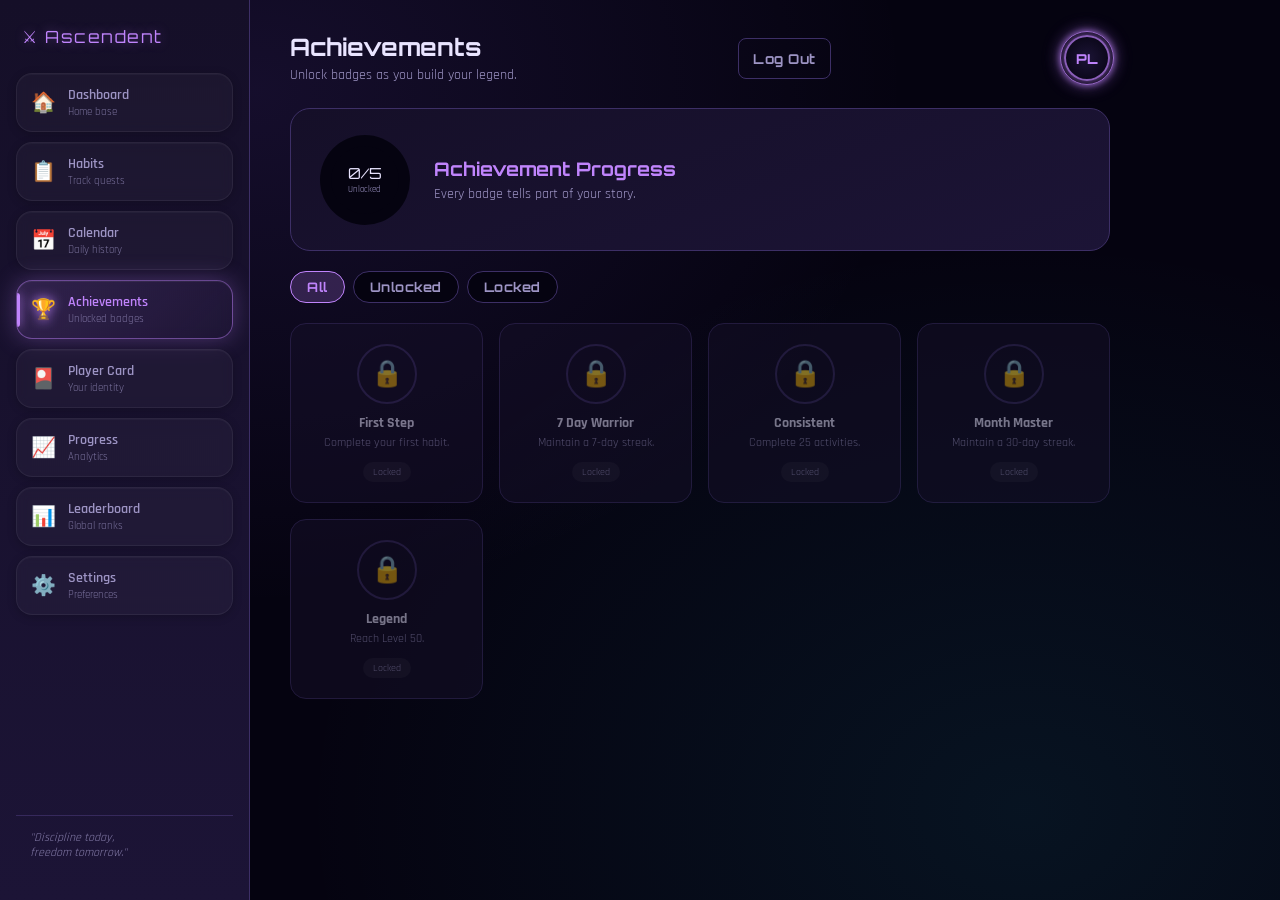
==== commit f76ac579: "added rgb theme feature" ====
--- a/achievements.html
+++ b/achievements.html
@@ -21,6 +21,10 @@
                 <a href="habits.html" class="nav-tile"><span class="nav-tile-icon">📋</span><span
                         class="nav-tile-text"><span class="nav-tile-title">Habits</span><span
                             class="nav-tile-desc">Track quests</span></span><span class="nav-tile-indicator"></span></a>
+                <a href="calendar.html" class="nav-tile"><span class="nav-tile-icon">📅</span><span
+                        class="nav-tile-text"><span class="nav-tile-title">Calendar</span><span
+                            class="nav-tile-desc">Daily history</span></span><span
+                        class="nav-tile-indicator"></span></a>
                 <a href="achievements.html" class="nav-tile nav-active"><span class="nav-tile-icon">🏆</span><span
                         class="nav-tile-text"><span class="nav-tile-title">Achievements</span><span
                             class="nav-tile-desc">Unlocked badges</span></span><span
--- a/css/style.css
+++ b/css/style.css
@@ -842,7 +842,7 @@
 .content-topbar {
   display: flex;
   justify-content: space-between;
-  align-items: flex-start;
+  align-items: center;
   margin-bottom: 24px;
 }
 
@@ -1499,21 +1499,135 @@
 
 .game-toast {
   background: linear-gradient(135deg, var(--accent-cyan) 0%, var(--accent) 100%);
-  color: #0a0714;
+  color: var(--bg-deep);
   font-weight: 700;
   font-family: var(--font-display), sans-serif;
   font-size: 0.8rem;
-  padding: 10px 20px;
+  padding: 10px 22px;
   border-radius: 30px;
-  box-shadow: 0 0 24px rgba(139, 92, 246, 0.5);
+  border: 1px solid color-mix(in srgb, var(--accent-bright) 60%, transparent);
+  box-shadow: 0 0 24px color-mix(in srgb, var(--accent-bright) 45%, transparent);
   opacity: 0;
-  transform: translateY(10px);
-  transition: opacity 0.3s ease, transform 0.3s ease;
+  transform: translateY(16px) scale(0.85);
+  transition: opacity 0.3s ease, transform 0.45s cubic-bezier(0.34, 1.56, 0.64, 1);
 }
 
 .game-toast.show {
   opacity: 1;
-  transform: translateY(0);
+  transform: translateY(0) scale(1);
+}
+
+/* ---- Confetti burst ---- */
+.confetti-burst {
+  position: fixed;
+  width: 0;
+  height: 0;
+  z-index: 500;
+  pointer-events: none;
+}
+
+.confetti-piece {
+  position: absolute;
+  width: 6px;
+  height: 6px;
+  border-radius: 2px;
+  opacity: 1;
+  animation: confettiPop 0.9s cubic-bezier(0.22, 1, 0.36, 1) forwards;
+}
+
+@keyframes confettiPop {
+  0% {
+    transform: translate(0, 0) rotate(0deg) scale(1);
+    opacity: 1;
+  }
+
+  70% {
+    opacity: 1;
+  }
+
+  100% {
+    transform: translate(var(--dx), calc(var(--dy) + 40px)) rotate(280deg) scale(0.4);
+    opacity: 0;
+  }
+}
+
+/* ---- Level-up / tier title bounce ---- */
+.reward-title-bounce {
+  animation: titleBounce 0.6s cubic-bezier(0.34, 1.56, 0.64, 1);
+}
+
+@keyframes titleBounce {
+  0% {
+    transform: scale(0.4);
+    opacity: 0;
+  }
+
+  60% {
+    transform: scale(1.15);
+    opacity: 1;
+  }
+
+  100% {
+    transform: scale(1);
+    opacity: 1;
+  }
+}
+
+/* ---- Achievement unlock ribbon banner ---- */
+.achievement-banner {
+  position: fixed;
+  top: 20px;
+  left: 50%;
+  transform: translate(-50%, -30px);
+  z-index: 500;
+  display: flex;
+  align-items: center;
+  gap: 12px;
+  background: linear-gradient(135deg, var(--surface) 0%, var(--surface-2) 100%);
+  border: 1px solid var(--accent-bright);
+  border-radius: 14px;
+  padding: 12px 20px;
+  box-shadow: 0 0 30px color-mix(in srgb, var(--accent-bright) 45%, transparent);
+  opacity: 0;
+  transition: opacity 0.35s ease, transform 0.4s cubic-bezier(0.34, 1.56, 0.64, 1);
+  pointer-events: none;
+}
+
+.achievement-banner.show {
+  opacity: 1;
+  transform: translate(-50%, 0);
+}
+
+.achievement-banner-icon {
+  font-size: 26px;
+  animation: bannerIconSpin 0.6s ease;
+  filter: drop-shadow(0 0 10px var(--accent-bright));
+}
+
+@keyframes bannerIconSpin {
+  0% {
+    transform: rotate(-30deg) scale(0.5);
+  }
+
+  60% {
+    transform: rotate(10deg) scale(1.15);
+  }
+
+  100% {
+    transform: rotate(0deg) scale(1);
+  }
+}
+
+.achievement-banner-title {
+  font-size: 0.65rem;
+  letter-spacing: 1px;
+  color: var(--text-secondary);
+}
+
+.achievement-banner-name {
+  font-family: var(--font-display), sans-serif;
+  font-size: 0.9rem;
+  color: var(--accent-bright);
 }
 
 /* ===== Reward animations ===== */
@@ -2649,56 +2763,111 @@
   box-shadow: 0 0 36px rgba(255, 61, 106, 0.7);
 }
 
-/* Theme picker cards (Settings page) */
 .theme-options {
   display: flex;
-  gap: 10px;
+  gap: 14px;
   margin-top: 10px;
+  flex-wrap: wrap;
 }
 
 .theme-card {
-  flex: 1;
-  background: var(--bg-deep);
-  border: 1px solid var(--border);
-  border-radius: 12px;
-  padding: 14px 10px;
+  width: 180px;
+  background: var(--surface);
+  border: 2px solid transparent;
+  border-radius: 14px;
+  padding: 0;
   cursor: pointer;
-  box-shadow: none;
-  display: flex;
-  flex-direction: column;
-  align-items: center;
-  gap: 8px;
+  box-shadow: 0 2px 10px rgba(0, 0, 0, 0.25);
+  overflow: hidden;
   transition: border-color 0.2s ease, transform 0.2s ease;
 }
 
 .theme-card:hover {
-  transform: translateY(-2px);
-  box-shadow: none;
+  transform: translateY(-3px);
 }
 
 .theme-card.active {
   border-color: var(--accent-bright);
-  box-shadow: 0 0 16px rgba(139, 92, 246, 0.3);
-}
-
-.theme-swatch-row {
-  display: flex;
-  gap: 4px;
-}
-
-.swatch-dot {
-  width: 16px;
-  height: 16px;
+}
+
+.tp-window {
+  padding: 12px;
+  border-radius: 14px 14px 0 0;
+}
+
+.tp-topbar {
+  display: flex;
+  align-items: center;
+  gap: 6px;
+  background: rgba(255, 255, 255, 0.06);
+  border-radius: 20px;
+  padding: 5px 10px;
+  margin-bottom: 12px;
+}
+
+.tp-dot {
+  width: 8px;
+  height: 8px;
   border-radius: 50%;
-}
-
-.theme-card-name {
-  font-size: 0.78rem;
-  color: var(--text-secondary);
-}
-
-.theme-card.active .theme-card-name {
-  color: var(--accent-bright);
+  flex-shrink: 0;
+}
+
+.tp-appname {
+  font-size: 0.62rem;
+  color: rgba(255, 255, 255, 0.7);
+  flex: 1;
+  text-align: center;
+}
+
+.tp-mini-card {
+  border-radius: 10px;
+  padding: 12px 10px;
+  display: flex;
+  flex-direction: column;
+  gap: 6px;
+  align-items: flex-start;
+}
+
+.tp-mini-icon {
+  width: 20px;
+  height: 20px;
+  border-radius: 6px;
+}
+
+.tp-mini-label {
+  font-size: 0.7rem;
+  color: rgba(255, 255, 255, 0.85);
+}
+
+.tp-mini-btn {
+  font-size: 0.6rem;
+  padding: 3px 10px;
+  border-radius: 10px;
+  color: #0a0714;
+  font-weight: 600;
+}
+
+.tp-footer {
+  background: var(--surface-2);
+  padding: 10px 14px;
+  display: flex;
+  justify-content: space-between;
+  align-items: center;
+}
+
+.tp-name {
+  font-size: 0.8rem;
+  color: var(--text);
+}
+
+.tp-check {
+  color: var(--accent-bright);
+  opacity: 0;
+  font-size: 0.9rem;
+}
+
+.theme-card.active .tp-check {
+  opacity: 1;
 }
 
 /* ===== THEME 3: JADE PROTOCOL — activated via [data-theme="jade"] on <html> =====
@@ -4007,4 +4176,1613 @@
 .ach-badge-pill.locked-pill {
   background: rgba(255, 255, 255, 0.06);
   color: var(--text-secondary);
+}
+
+/* ===== Settings v2 — Untitled UI clean style ===== */
+.settings-u {
+  max-width: 760px;
+}
+
+.u-avatar-row {
+  display: flex;
+  align-items: center;
+  gap: 16px;
+  padding: 18px 0;
+  border-bottom: 1px solid var(--border);
+  margin-bottom: 4px;
+}
+
+.u-avatar {
+  width: 56px;
+  height: 56px;
+  border-radius: 50%;
+  background: var(--surface-2);
+  border: 1px solid var(--border);
+  display: flex;
+  align-items: center;
+  justify-content: center;
+  font-family: var(--font-display), sans-serif;
+  color: var(--accent-bright);
+}
+
+.u-avatar-name {
+  font-weight: 700;
+}
+
+.u-avatar-sub {
+  font-size: 0.8rem;
+  color: var(--text-secondary);
+}
+
+.u-tabs {
+  display: flex;
+  gap: 4px;
+  border-bottom: 1px solid var(--border);
+  margin-bottom: 26px;
+  overflow-x: auto;
+}
+
+.u-tabs .rail-item {
+  background: transparent;
+  border: none;
+  box-shadow: none;
+  color: var(--text-secondary);
+  padding: 10px 4px;
+  margin-right: 20px;
+  font-size: 0.86rem;
+  font-weight: 500;
+  border-bottom: 2px solid transparent;
+  border-radius: 0;
+  white-space: nowrap;
+}
+
+.u-tabs .rail-item:hover {
+  color: var(--text);
+  transform: none;
+  box-shadow: none;
+}
+
+.u-tabs .rail-item.active {
+  color: var(--accent-bright);
+  border-bottom-color: var(--accent-bright);
+}
+
+.u-panel-body {
+  padding-top: 4px;
+}
+
+.u-row {
+  display: flex;
+  justify-content: space-between;
+  align-items: center;
+  gap: 20px;
+  padding: 16px 0;
+  border-bottom: 1px solid var(--border);
+}
+
+.u-row-block {
+  align-items: flex-start;
+}
+
+.u-row:last-child {
+  border-bottom: none;
+}
+
+.u-row-text h4 {
+  margin: 0 0 3px;
+  font-size: 0.9rem;
+}
+
+.u-row-text p {
+  margin: 0;
+  font-size: 0.78rem;
+  color: var(--text-secondary);
+  max-width: 320px;
+}
+
+.u-input-sm {
+  width: 200px;
+  margin: 0;
+}
+
+.u-save-btn {
+  margin-top: 20px;
+  padding: 9px 20px;
+  font-size: 0.85rem;
+}
+
+.u-ghost-sm {
+  background: transparent;
+  border: 1px solid var(--border);
+  color: var(--text-secondary);
+  padding: 7px 16px;
+  border-radius: 8px;
+  font-size: 0.8rem;
+  box-shadow: none;
+}
+
+.u-ghost-sm:hover {
+  border-color: var(--accent-bright);
+  color: var(--accent-bright);
+  box-shadow: none;
+  transform: none;
+}
+
+.u-danger-sm {
+  border-color: color-mix(in srgb, var(--danger) 40%, transparent);
+  color: var(--danger);
+}
+
+.u-danger-sm:hover {
+  border-color: var(--danger);
+  color: var(--danger);
+}
+
+@media (max-width: 600px) {
+  .u-row {
+    flex-direction: column;
+    align-items: flex-start;
+    gap: 10px;
+  }
+
+  .u-input-sm {
+    width: 100%;
+  }
+}
+
+.u-avatar-wrap {
+  position: relative;
+}
+
+.u-avatar-edit-btn {
+  position: absolute;
+  bottom: -2px;
+  right: -2px;
+  width: 22px;
+  height: 22px;
+  border-radius: 50%;
+  background: var(--accent-bright);
+  border: 2px solid var(--bg-deep);
+  color: var(--bg-deep);
+  font-size: 11px;
+  padding: 0;
+  display: flex;
+  align-items: center;
+  justify-content: center;
+  cursor: pointer;
+  box-shadow: none;
+}
+
+/* ===== Habits v2 — hero stats + card grid ===== */
+.habit-hero-stats {
+  display: flex;
+  gap: 16px;
+  margin-bottom: 22px;
+  flex-wrap: wrap;
+}
+
+.hh-stat {
+  display: flex;
+  align-items: center;
+  gap: 10px;
+  background: var(--surface);
+  border: 1px solid var(--border);
+  border-radius: 14px;
+  padding: 12px 18px;
+  flex: 1;
+  min-width: 140px;
+}
+
+.hh-icon {
+  font-size: 20px;
+}
+
+.hh-value {
+  font-family: var(--font-display), sans-serif;
+  font-size: 1.1rem;
+  color: var(--accent-bright);
+}
+
+.hh-label {
+  font-size: 0.68rem;
+  color: var(--text-secondary);
+}
+
+.habit-grid-v2 {
+  display: grid;
+  grid-template-columns: repeat(auto-fill, minmax(190px, 1fr));
+  gap: 16px;
+}
+
+.habit-card-v2 {
+  background: linear-gradient(160deg, var(--surface) 0%, var(--surface-2) 100%);
+  border: 1px solid var(--border);
+  border-radius: 16px;
+  padding: 16px;
+  position: relative;
+  transition: transform 0.2s ease, border-color 0.2s ease;
+}
+
+.habit-card-v2:hover {
+  transform: translateY(-3px);
+  border-color: var(--border-bright);
+}
+
+.hc-top {
+  display: flex;
+  align-items: center;
+  gap: 8px;
+  margin-bottom: 12px;
+}
+
+.hc-ring {
+  --pct: 0;
+  width: 46px;
+  height: 46px;
+  border-radius: 50%;
+  background: conic-gradient(var(--accent-bright) calc(var(--pct)*1%), var(--bg-deep) 0);
+  display: flex;
+  align-items: center;
+  justify-content: center;
+}
+
+.hc-ring-inner {
+  width: 36px;
+  height: 36px;
+  border-radius: 50%;
+  background: var(--bg-deep);
+  display: flex;
+  align-items: center;
+  justify-content: center;
+  font-size: 16px;
+}
+
+.hc-icon-btn {
+  margin-left: auto;
+  background: transparent;
+  border: none;
+  box-shadow: none;
+  font-size: 13px;
+  padding: 4px;
+  opacity: 0.6;
+}
+
+.hc-icon-btn:hover {
+  opacity: 1;
+  transform: none;
+  box-shadow: none;
+}
+
+.hc-name {
+  font-weight: 700;
+  font-size: 0.92rem;
+  margin-bottom: 2px;
+}
+
+.hc-meta {
+  font-size: 0.7rem;
+  color: var(--text-secondary);
+  margin-bottom: 10px;
+}
+
+.hc-streak-chip {
+  display: inline-block;
+  font-size: 0.68rem;
+  background: color-mix(in srgb, var(--danger) 14%, transparent);
+  color: var(--danger);
+  padding: 3px 10px;
+  border-radius: 20px;
+  margin-bottom: 12px;
+}
+
+.hc-actions {
+  display: flex;
+  gap: 8px;
+}
+
+.hc-action-btn {
+  flex: 1;
+  font-size: 1rem;
+  padding: 8px;
+}
+
+.hc-miss {
+  background: linear-gradient(135deg, #ff8095 0%, var(--danger) 100%);
+  border-color: #b5324a;
+}
+
+/* ===== THEME 4: PURE VOID — pure black, minimal white/grey accents ===== */
+[data-theme="void"] {
+  --font-display: 'Orbitron', sans-serif;
+  --font-body: 'Rajdhani', sans-serif;
+  --bg: #000000;
+  --bg-deep: #000000;
+  --surface: #0d0d0d;
+  --surface-2: #161616;
+  --text: #f2f2f2;
+  --text-secondary: #7a7a7a;
+  --accent: #e5e5e5;
+  --accent-bright: #ffffff;
+  --accent-cyan: #b8b8b8;
+  --border: #262626;
+  --border-bright: #4d4d4d;
+  --danger: #ff4d4d;
+  --success: #4dff88;
+}
+
+[data-theme="void"] body {
+  background: #000000;
+}
+
+[data-theme="void"] .auth-page,
+[data-theme="void"] .onboarding-page {
+  background: #000000;
+}
+
+[data-theme="void"] .journey-bg {
+  opacity: 0.4;
+}
+
+[data-theme="void"] button {
+  background: linear-gradient(135deg, #ffffff 0%, #cfcfcf 100%);
+  color: #000000;
+  box-shadow: 0 0 10px rgba(255, 255, 255, 0.15);
+}
+
+[data-theme="void"] button:hover {
+  box-shadow: 0 0 18px rgba(255, 255, 255, 0.3);
+}
+
+[data-theme="void"] .sidebar-nav a.nav-active,
+[data-theme="void"] .nav-tile.nav-active {
+  background: linear-gradient(90deg, rgba(255, 255, 255, 0.1), transparent);
+  border-left-color: #ffffff;
+}
+
+[data-theme="void"] .player-card.tier-legendary {
+  box-shadow: 0 0 30px rgba(255, 255, 255, 0.35);
+}
+
+/* Avatar glow ring — dashboard header, settings, frontier medallion.
+   The Player Card's own avatar keeps its existing spin-ring (card.css)
+   and is intentionally excluded here to avoid double effects. */
+/* ===== GLOBAL PROFILE AVATAR GLOW ===== */
+
+.dash-avatar,
+.u-avatar,
+.frontier-medallion {
+  position: relative;
+  isolation: isolate;
+  overflow: visible !important;
+
+  box-shadow:
+    0 0 7px color-mix(in srgb, var(--accent-bright) 45%, transparent),
+    0 0 18px color-mix(in srgb, var(--accent-bright) 25%, transparent);
+}
+
+/* Circular animated light around profile image */
+
+.dash-avatar::after,
+.u-avatar::after,
+.frontier-medallion::after {
+  content: '';
+  position: absolute;
+
+  inset: -6px;
+
+  border-radius: 50%;
+
+  border: 1.5px solid color-mix(in srgb, var(--accent-bright) 75%, transparent);
+
+  box-shadow:
+    0 0 7px color-mix(in srgb, var(--accent-bright) 65%, transparent),
+    0 0 18px color-mix(in srgb, var(--accent-bright) 35%, transparent);
+
+  pointer-events: none;
+
+  z-index: 5;
+
+  animation: profileAvatarGlow 1.8s ease-in-out infinite;
+}
+
+
+@keyframes profileAvatarGlow {
+
+  0%,
+  100% {
+    opacity: 0.55;
+    transform: scale(0.99);
+  }
+
+  50% {
+    opacity: 1;
+    transform: scale(1.035);
+  }
+
+}
+
+/* ===== Flip system hard reset =====
+   Re-asserts the core flip rules last in the cascade, so any later CSS
+   additions (glow, foil, avatar rings, themes) can never accidentally
+   override the transform/positioning the flip depends on. */
+.flip-container {
+  perspective: 1400px !important;
+}
+
+.flip-inner {
+  transform-style: preserve-3d !important;
+  position: relative !important;
+}
+
+.flip-front,
+.flip-back {
+  position: absolute !important;
+  inset: 0 !important;
+  backface-visibility: hidden !important;
+  -webkit-backface-visibility: hidden !important;
+}
+
+.flip-front {
+  transform: rotateY(0deg) !important;
+}
+
+.flip-back {
+  transform: rotateY(180deg) !important;
+}
+
+.flip-inner.flipped {
+  transform: rotateY(180deg) !important;
+}
+
+.flip-inner.animating.to-back {
+  animation: smoothFlipBack 0.75s cubic-bezier(0.65, 0, 0.35, 1) forwards !important;
+}
+
+.flip-inner.animating.to-front {
+  animation: smoothFlipFront 0.75s cubic-bezier(0.65, 0, 0.35, 1) forwards !important;
+}
+
+/* Card's own avatar photo — keep it smaller and let the spin-ring frame it */
+.card-avatar {
+  background-size: cover !important;
+  background-position: center !important;
+}
+
+/* ===== Calendar page ===== */
+.cal-summary {
+  display: grid;
+  grid-template-columns: repeat(auto-fit, minmax(140px, 1fr));
+  gap: 12px;
+  margin-bottom: 22px;
+}
+
+.cal-sum-item {
+  display: flex;
+  align-items: center;
+  gap: 10px;
+  background: linear-gradient(160deg, var(--surface) 0%, var(--surface-2) 100%);
+  border: 1px solid var(--border);
+  border-radius: 12px;
+  padding: 12px 14px;
+}
+
+.cal-sum-icon {
+  font-size: 18px;
+}
+
+.cal-sum-value {
+  font-family: var(--font-display), sans-serif;
+  font-size: 1rem;
+  color: var(--accent-bright);
+}
+
+.cal-sum-label {
+  font-size: 0.68rem;
+  color: var(--text-secondary);
+}
+
+.cal-layout {
+  display: grid;
+  grid-template-columns: 1fr 320px;
+  gap: 20px;
+  align-items: start;
+}
+
+.cal-panel {
+  background: var(--surface);
+  border: 1px solid var(--border);
+  border-radius: 16px;
+  padding: 1.4rem;
+  animation: calFadeIn 0.4s ease;
+}
+
+@keyframes calFadeIn {
+  from {
+    opacity: 0;
+    transform: translateY(8px);
+  }
+
+  to {
+    opacity: 1;
+    transform: translateY(0);
+  }
+}
+
+.cal-header {
+  display: flex;
+  align-items: center;
+  gap: 12px;
+  margin-bottom: 18px;
+}
+
+.cal-header h3 {
+  flex: 1;
+  text-align: center;
+  margin: 0;
+  color: var(--accent-bright);
+}
+
+.cal-nav-btn {
+  background: var(--bg-deep);
+  border: 1px solid var(--border);
+  width: 32px;
+  height: 32px;
+  border-radius: 8px;
+  padding: 0;
+  box-shadow: none;
+}
+
+.cal-today-btn {
+  font-size: 0.75rem;
+  padding: 6px 12px;
+}
+
+.cal-weekdays {
+  display: grid;
+  grid-template-columns: repeat(7, 1fr);
+  gap: 6px;
+  margin-bottom: 8px;
+}
+
+.cal-weekdays span {
+  text-align: center;
+  font-size: 0.7rem;
+  color: var(--text-secondary);
+}
+
+.cal-grid {
+  display: grid;
+  grid-template-columns: repeat(7, 1fr);
+  gap: 6px;
+}
+
+.cal-cell {
+  position: relative;
+  aspect-ratio: 1;
+  border-radius: 10px;
+  background: var(--bg-deep);
+  border: 1px solid var(--border);
+  color: var(--text);
+  display: flex;
+  flex-direction: column;
+  align-items: center;
+  justify-content: center;
+  cursor: pointer;
+  box-shadow: none;
+  transition: transform 0.15s ease, box-shadow 0.2s ease;
+}
+
+.cal-cell:hover {
+  transform: scale(1.08);
+  box-shadow: 0 0 14px color-mix(in srgb, var(--accent-bright) 30%, transparent);
+}
+
+.cal-cell-blank {
+  background: transparent;
+  border: none;
+  cursor: default;
+}
+
+.cal-cell-blank:hover {
+  transform: none;
+  box-shadow: none;
+}
+
+.cal-cell-num {
+  font-size: 0.78rem;
+}
+
+.cal-cell-icon {
+  font-size: 0.6rem;
+  margin-top: 1px;
+}
+
+.cal-completed {
+  border-color: var(--success);
+  background: color-mix(in srgb, var(--success) 16%, var(--bg-deep));
+  box-shadow: 0 0 8px color-mix(in srgb, var(--success) 30%, transparent);
+}
+
+.cal-missed {
+  border-color: var(--danger);
+  background: color-mix(in srgb, var(--danger) 14%, var(--bg-deep));
+  box-shadow: 0 0 8px color-mix(in srgb, var(--danger) 25%, transparent);
+}
+
+.cal-partial {
+  border-color: #f5a623;
+  background: color-mix(in srgb, #f5a623 14%, var(--bg-deep));
+}
+
+.cal-future {
+  opacity: 0.35;
+  cursor: default;
+}
+
+.cal-future:hover {
+  transform: none;
+  box-shadow: none;
+}
+
+.cal-none {
+  opacity: 0.7;
+}
+
+.cal-today {
+  border-width: 2px;
+  border-color: var(--accent-bright) !important;
+}
+
+.cal-today-ring {
+  position: absolute;
+  inset: -3px;
+  border-radius: 12px;
+  border: 1.5px solid var(--accent-bright);
+  animation: calTodayPulse 1.8s ease-in-out infinite;
+  pointer-events: none;
+}
+
+@keyframes calTodayPulse {
+
+  0%,
+  100% {
+    opacity: 0.4;
+  }
+
+  50% {
+    opacity: 1;
+  }
+}
+
+.cal-selected {
+  outline: 2px solid var(--accent-cyan);
+  outline-offset: 2px;
+}
+
+.cal-daily-panel {
+  background: var(--surface);
+  border: 1px solid var(--border);
+  border-radius: 16px;
+  padding: 1.4rem;
+  min-height: 300px;
+  opacity: 0;
+  transform: translateX(12px);
+  transition: opacity 0.35s ease, transform 0.35s ease;
+}
+
+.cal-daily-panel.cal-panel-show {
+  opacity: 1;
+  transform: translateX(0);
+}
+
+.cal-daily-panel:not(.cal-panel-show) {
+  opacity: 1;
+  transform: none;
+}
+
+/* keep empty-state visible by default */
+
+.cal-daily-empty {
+  text-align: center;
+  color: var(--text-secondary);
+  padding-top: 40px;
+}
+
+.cal-daily-empty-icon {
+  font-size: 32px;
+  margin-bottom: 10px;
+  opacity: 0.6;
+}
+
+.cal-daily-header {
+  margin-bottom: 14px;
+  padding-bottom: 12px;
+  border-bottom: 1px solid var(--border);
+}
+
+.cal-daily-date {
+  font-family: var(--font-display), sans-serif;
+  font-size: 1rem;
+  color: var(--text);
+}
+
+.cal-daily-day {
+  font-size: 0.75rem;
+  color: var(--text-secondary);
+}
+
+.cal-status-badge {
+  display: inline-block;
+  font-family: var(--font-display), sans-serif;
+  font-size: 0.75rem;
+  padding: 6px 14px;
+  border-radius: 20px;
+  margin-bottom: 16px;
+  animation: calBadgePop 0.35s cubic-bezier(0.34, 1.56, 0.64, 1);
+}
+
+@keyframes calBadgePop {
+  from {
+    transform: scale(0.7);
+    opacity: 0;
+  }
+
+  to {
+    transform: scale(1);
+    opacity: 1;
+  }
+}
+
+.cal-badge-completed {
+  background: color-mix(in srgb, var(--success) 20%, transparent);
+  color: var(--success);
+}
+
+.cal-badge-missed {
+  background: color-mix(in srgb, var(--danger) 20%, transparent);
+  color: var(--danger);
+}
+
+.cal-badge-partial {
+  background: rgba(245, 166, 35, 0.2);
+  color: #f5a623;
+}
+
+.cal-badge-future,
+.cal-badge-none {
+  background: rgba(255, 255, 255, 0.06);
+  color: var(--text-secondary);
+}
+
+.cal-section-title {
+  font-size: 0.8rem;
+  color: var(--accent-bright);
+  margin: 14px 0 8px;
+}
+
+.cal-activity-list {
+  list-style: none;
+  padding: 0;
+  margin: 0;
+  display: flex;
+  flex-direction: column;
+  gap: 6px;
+}
+
+.cal-activity-list li {
+  display: flex;
+  justify-content: space-between;
+  background: var(--bg-deep);
+  border: 1px solid var(--border);
+  border-radius: 8px;
+  padding: 7px 10px;
+  font-size: 0.8rem;
+}
+
+.cal-activity-list li span {
+  color: var(--accent-cyan);
+  font-size: 0.72rem;
+}
+
+.cal-activity-missed li span {
+  color: var(--text-secondary);
+}
+
+.cal-stat-row {
+  display: flex;
+  gap: 12px;
+  margin-top: 18px;
+}
+
+.cal-stat-row>div {
+  flex: 1;
+  background: var(--bg-deep);
+  border: 1px solid var(--border);
+  border-radius: 10px;
+  padding: 10px;
+  text-align: center;
+}
+
+.cal-stat-value {
+  font-family: var(--font-display), sans-serif;
+  font-size: 1rem;
+  color: var(--accent-bright);
+}
+
+.cal-stat-label {
+  font-size: 0.68rem;
+  color: var(--text-secondary);
+}
+
+.cal-empty-state {
+  text-align: center;
+  padding-top: 20px;
+}
+
+.cal-empty-icon {
+  font-size: 30px;
+  margin-bottom: 8px;
+}
+
+@media (max-width: 900px) {
+  .cal-layout {
+    grid-template-columns: 1fr;
+  }
+}
+
+/* ===== GLOBAL AVATAR GLOW ===== */
+
+.u-avatar {
+  position: relative;
+  border-radius: 50%;
+  isolation: isolate;
+}
+
+.u-avatar::before {
+  content: "";
+  position: absolute;
+  inset: -5px;
+  border-radius: 50%;
+  border: 2px solid var(--accent-bright);
+  box-shadow:
+    0 0 8px var(--accent-bright),
+    0 0 18px var(--accent-bright);
+  animation: avatarPulse 2s ease-in-out infinite;
+  pointer-events: none;
+  z-index: -1;
+}
+
+.u-avatar img {
+  position: relative;
+  z-index: 1;
+  width: 100%;
+  height: 100%;
+  border-radius: 50%;
+  object-fit: cover;
+}
+
+@keyframes avatarPulse {
+
+  0%,
+  100% {
+    opacity: 0.45;
+    transform: scale(0.98);
+  }
+
+  50% {
+    opacity: 1;
+    transform: scale(1.05);
+  }
+}
+
+/* =====================================================
+   GLOBAL PROFILE AVATAR
+   Used on all normal page topbars
+   ===================================================== */
+
+.global-profile-avatar {
+  width: 46px;
+  height: 46px;
+
+  flex-shrink: 0;
+
+  border-radius: 50%;
+
+  display: flex;
+  align-items: center;
+  justify-content: center;
+
+  margin-left: 12px;
+
+  background:
+    radial-gradient(circle,
+      var(--surface-2),
+      var(--bg-deep));
+
+  border: 2px solid color-mix(in srgb,
+      var(--accent-bright) 70%,
+      transparent);
+
+  color: var(--accent-bright);
+
+  font-family: var(--font-display), sans-serif;
+  font-weight: 800;
+  font-size: 0.85rem;
+
+  position: relative;
+  isolation: isolate;
+  overflow: visible;
+
+  box-shadow:
+    0 0 8px color-mix(in srgb,
+      var(--accent-bright) 50%,
+      transparent),
+    0 0 20px color-mix(in srgb,
+      var(--accent-bright) 25%,
+      transparent);
+
+  animation: globalAvatarPulse 1.8s ease-in-out infinite;
+}
+
+
+/* Circular light ring */
+
+.global-profile-avatar::after {
+  content: '';
+
+  position: absolute;
+
+  inset: -6px;
+
+  border-radius: 50%;
+
+  border: 1.5px solid color-mix(in srgb,
+      var(--accent-bright) 75%,
+      transparent);
+
+  box-shadow:
+    0 0 7px color-mix(in srgb,
+      var(--accent-bright) 65%,
+      transparent),
+    0 0 18px color-mix(in srgb,
+      var(--accent-bright) 35%,
+      transparent);
+
+  pointer-events: none;
+
+  z-index: 5;
+
+  animation: globalAvatarRing 1.8s ease-in-out infinite;
+}
+
+
+/* Avatar glow */
+
+@keyframes globalAvatarPulse {
+
+  0%,
+  100% {
+    box-shadow:
+      0 0 8px color-mix(in srgb,
+        var(--accent-bright) 45%,
+        transparent),
+      0 0 18px color-mix(in srgb,
+        var(--accent-bright) 20%,
+        transparent);
+  }
+
+  50% {
+    box-shadow:
+      0 0 12px color-mix(in srgb,
+        var(--accent-bright) 70%,
+        transparent),
+      0 0 28px color-mix(in srgb,
+        var(--accent-bright) 35%,
+        transparent);
+  }
+}
+
+
+@keyframes globalAvatarRing {
+
+  0%,
+  100% {
+    opacity: 0.55;
+    transform: scale(0.99);
+  }
+
+  50% {
+    opacity: 1;
+    transform: scale(1.04);
+  }
+
+}
+
+/* =====================================================
+   HABITS PAGE PROFILE AVATAR
+   ===================================================== */
+
+.habits-header-actions {
+  display: flex;
+  align-items: center;
+  gap: 10px;
+}
+
+#habitsProfileAvatar {
+  width: 46px;
+  height: 46px;
+
+  flex-shrink: 0;
+
+  border-radius: 50%;
+
+  display: flex;
+  align-items: center;
+  justify-content: center;
+
+  background:
+    radial-gradient(circle,
+      var(--surface-2),
+      var(--bg-deep));
+
+  border: 2px solid color-mix(in srgb,
+      var(--accent-bright) 70%,
+      transparent);
+
+  color: var(--accent-bright);
+
+  font-weight: 800;
+  font-size: 0.8rem;
+
+  position: relative;
+  isolation: isolate;
+
+  background-size: cover;
+  background-position: center;
+
+  box-shadow:
+    0 0 8px color-mix(in srgb,
+      var(--accent-bright) 50%,
+      transparent),
+    0 0 20px color-mix(in srgb,
+      var(--accent-bright) 25%,
+      transparent);
+
+  animation: habitsAvatarPulse 1.8s ease-in-out infinite;
+}
+
+
+#habitsProfileAvatar::after {
+  content: '';
+
+  position: absolute;
+  inset: -6px;
+
+  border-radius: 50%;
+
+  border: 1.5px solid color-mix(in srgb,
+      var(--accent-bright) 75%,
+      transparent);
+
+  box-shadow:
+    0 0 7px color-mix(in srgb,
+      var(--accent-bright) 65%,
+      transparent),
+    0 0 18px color-mix(in srgb,
+      var(--accent-bright) 35%,
+      transparent);
+
+  pointer-events: none;
+
+  z-index: 5;
+
+  animation: habitsAvatarRing 1.8s ease-in-out infinite;
+}
+
+
+@keyframes habitsAvatarPulse {
+
+  0%,
+  100% {
+    box-shadow:
+      0 0 8px color-mix(in srgb,
+        var(--accent-bright) 45%,
+        transparent),
+      0 0 18px color-mix(in srgb,
+        var(--accent-bright) 20%,
+        transparent);
+  }
+
+  50% {
+    box-shadow:
+      0 0 12px color-mix(in srgb,
+        var(--accent-bright) 70%,
+        transparent),
+      0 0 28px color-mix(in srgb,
+        var(--accent-bright) 35%,
+        transparent);
+  }
+}
+
+
+@keyframes habitsAvatarRing {
+
+  0%,
+  100% {
+    opacity: 0.55;
+    transform: scale(0.99);
+  }
+
+  50% {
+    opacity: 1;
+    transform: scale(1.04);
+  }
+}
+
+/* =====================================================
+   HABITS HEADER
+   Avatar + title on left, buttons on right
+   ===================================================== */
+
+.frontier-header {
+  display: flex;
+  align-items: center;
+  justify-content: space-between;
+  gap: 24px;
+}
+
+
+/* Avatar + title group */
+
+.frontier-header-main {
+  display: flex;
+  align-items: center;
+  gap: 18px;
+
+  min-width: 0;
+}
+
+
+/* Profile avatar */
+
+.global-page-profile {
+  position: relative;
+
+  flex: 0 0 auto;
+
+  display: flex;
+  align-items: center;
+  justify-content: center;
+}
+
+
+/* Remove old margin */
+
+.global-page-profile .global-profile-avatar {
+  margin: 0;
+  flex-shrink: 0;
+}
+
+
+/* Title area */
+
+.frontier-header-left {
+  min-width: 0;
+}
+
+
+/* Right-side buttons */
+
+.habits-header-actions {
+  display: flex;
+  align-items: center;
+  gap: 10px;
+
+  margin-left: auto;
+
+  flex-shrink: 0;
+}
+
+/* =====================================================
+   PLAYER CARD PAGE PROFILE
+   ===================================================== */
+
+.card-page-profile {
+  display: flex;
+  align-items: center;
+  justify-content: center;
+
+  flex-shrink: 0;
+}
+
+
+/* Profile avatar */
+
+.card-page-profile .global-profile-avatar {
+  width: 46px;
+  height: 46px;
+
+  margin: 0;
+
+  border-radius: 50%;
+
+  display: flex;
+  align-items: center;
+  justify-content: center;
+
+  position: relative;
+
+  background:
+    radial-gradient(circle,
+      var(--surface-2),
+      var(--bg-deep));
+
+  border: 2px solid color-mix(in srgb,
+      var(--accent-bright) 70%,
+      transparent);
+
+  background-size: cover;
+  background-position: center;
+  background-repeat: no-repeat;
+
+  color: var(--accent-bright);
+
+  font-weight: 800;
+
+  box-shadow:
+    0 0 8px color-mix(in srgb,
+      var(--accent-bright) 50%,
+      transparent),
+    0 0 20px color-mix(in srgb,
+      var(--accent-bright) 25%,
+      transparent);
+}
+
+
+/* Glow ring */
+
+.card-page-profile .global-profile-avatar::after {
+  content: "";
+
+  position: absolute;
+
+  inset: -6px;
+
+  border-radius: 50%;
+
+  border: 1.5px solid color-mix(in srgb,
+      var(--accent-bright) 75%,
+      transparent);
+
+  box-shadow:
+    0 0 7px color-mix(in srgb,
+      var(--accent-bright) 65%,
+      transparent),
+    0 0 18px color-mix(in srgb,
+      var(--accent-bright) 35%,
+      transparent);
+
+  pointer-events: none;
+
+  animation: cardPageAvatarGlow 1.8s ease-in-out infinite;
+}
+
+
+@keyframes cardPageAvatarGlow {
+
+  0%,
+  100% {
+    opacity: .55;
+    transform: scale(.99);
+  }
+
+  50% {
+    opacity: 1;
+    transform: scale(1.035);
+  }
+
+}
+
+/* =========================================================
+   ACCENT COLOR SYSTEM — 9 PRESETS + RGB MIXER
+   ========================================================= */
+
+.accent-picker-wrap {
+  width: 100%;
+}
+
+.accent-swatches {
+  display: flex;
+  align-items: center;
+  justify-content: flex-end;
+  gap: 12px;
+  flex-wrap: wrap;
+  max-width: 620px;
+}
+
+.swatch {
+  position: relative;
+  width: 38px;
+  height: 38px;
+  min-width: 38px;
+  border-radius: 50%;
+  border: 2px solid transparent;
+  cursor: pointer;
+  padding: 0;
+  transition:
+    transform 0.2s ease,
+    box-shadow 0.2s ease,
+    border-color 0.2s ease;
+}
+
+.swatch:hover {
+  transform: translateY(-3px) scale(1.08);
+  box-shadow: 0 0 18px currentColor;
+}
+
+.swatch.selected {
+  border-color: #ffffff;
+  transform: scale(1.16);
+  box-shadow:
+    0 0 0 2px var(--bg-deep),
+    0 0 16px currentColor;
+}
+
+/* None button */
+.swatch-none {
+  display: flex;
+  align-items: center;
+  justify-content: center;
+
+  background:
+    repeating-linear-gradient(45deg,
+      #111 0px,
+      #111 5px,
+      #444 5px,
+      #444 9px);
+
+  color: #aaa;
+  font-size: 17px;
+  font-weight: 700;
+  text-shadow: 0 0 5px #000;
+}
+
+.swatch-none:hover {
+  color: #fff;
+  box-shadow: 0 0 14px rgba(255, 255, 255, .25);
+}
+
+
+/* =========================================================
+   RGB MIXER
+   ========================================================= */
+
+.rgb-mixer {
+  margin-top: 22px;
+  max-width: 620px;
+  padding: 20px;
+
+  background:
+    linear-gradient(145deg,
+      color-mix(in srgb,
+        var(--accent-bright) 7%,
+        var(--surface)),
+      var(--surface-2));
+
+  border: 1px solid var(--border);
+  border-radius: 16px;
+
+  box-shadow:
+    inset 0 1px 0 rgba(255, 255, 255, .04),
+    0 0 22px color-mix(in srgb,
+      var(--accent-bright) 8%,
+      transparent);
+}
+
+.rgb-mixer-head {
+  display: flex;
+  align-items: center;
+  justify-content: space-between;
+  gap: 16px;
+  margin-bottom: 20px;
+}
+
+.rgb-mixer-head strong {
+  display: block;
+  font-family: var(--font-display), sans-serif;
+  font-size: .85rem;
+  color: var(--text);
+}
+
+.rgb-mixer-head span {
+  display: block;
+  margin-top: 4px;
+  font-size: .72rem;
+  color: var(--text-secondary);
+}
+
+.rgb-preview {
+  width: 54px;
+  height: 54px;
+  flex-shrink: 0;
+
+  border-radius: 14px;
+  background: var(--accent-bright);
+
+  border: 2px solid rgba(255, 255, 255, .75);
+
+  box-shadow:
+    0 0 20px var(--accent-bright);
+
+  transition:
+    background .15s ease,
+    box-shadow .15s ease;
+}
+
+
+/* RGB rows */
+
+.rgb-control {
+  display: grid;
+  grid-template-columns: 38px 1fr;
+  align-items: center;
+  gap: 12px;
+  margin-bottom: 14px;
+}
+
+.rgb-control label {
+  display: flex;
+  justify-content: space-between;
+  align-items: center;
+
+  font-family: var(--font-display), sans-serif;
+  font-size: .72rem;
+  color: var(--text);
+}
+
+.rgb-control label span {
+  font-weight: 700;
+}
+
+.rgb-control output {
+  color: var(--text-secondary);
+  font-family: var(--font-body), sans-serif;
+}
+
+
+/* Slider */
+
+.rgb-control input[type="range"] {
+  width: 100%;
+  height: 6px;
+  appearance: none;
+  -webkit-appearance: none;
+
+  border-radius: 20px;
+  outline: none;
+  cursor: pointer;
+
+  background:
+    linear-gradient(90deg,
+      var(--accent-bright),
+      var(--accent-cyan));
+
+  box-shadow:
+    0 0 8px color-mix(in srgb,
+      var(--accent-bright) 25%,
+      transparent);
+}
+
+.rgb-control input[type="range"]::-webkit-slider-thumb {
+  appearance: none;
+  -webkit-appearance: none;
+
+  width: 18px;
+  height: 18px;
+
+  border-radius: 50%;
+
+  background: #fff;
+
+  border: 3px solid var(--accent-bright);
+
+  box-shadow:
+    0 0 10px var(--accent-bright);
+
+  cursor: grab;
+}
+
+.rgb-control input[type="range"]::-webkit-slider-thumb:active {
+  cursor: grabbing;
+}
+
+.rgb-control input[type="range"]::-moz-range-thumb {
+  width: 15px;
+  height: 15px;
+
+  border-radius: 50%;
+
+  background: #fff;
+
+  border: 3px solid var(--accent-bright);
+
+  box-shadow:
+    0 0 10px var(--accent-bright);
+
+  cursor: grab;
+}
+
+
+/* HEX */
+
+.rgb-hex-row {
+  display: flex;
+  align-items: center;
+  gap: 10px;
+
+  margin-top: 18px;
+  padding-top: 16px;
+
+  border-top: 1px solid var(--border);
+}
+
+.rgb-hex-row>span {
+  font-family: var(--font-display), sans-serif;
+  font-size: .68rem;
+  color: var(--text-secondary);
+}
+
+.rgb-hex-row input {
+  flex: 1;
+  min-width: 0;
+
+  height: 38px;
+
+  background: var(--bg-deep);
+  color: var(--text);
+
+  border: 1px solid var(--border);
+  border-radius: 8px;
+
+  padding: 0 12px;
+
+  font-family: 'Chakra Petch', monospace;
+  font-size: .82rem;
+  letter-spacing: 1px;
+
+  outline: none;
+}
+
+.rgb-hex-row input:focus {
+  border-color: var(--accent-bright);
+  box-shadow:
+    0 0 12px color-mix(in srgb,
+      var(--accent-bright) 20%,
+      transparent);
+}
+
+.rgb-hex-row button {
+  flex-shrink: 0;
+}
+
+
+/* Mobile */
+
+@media (max-width: 600px) {
+
+  .accent-swatches {
+    justify-content: flex-start;
+  }
+
+  .rgb-mixer {
+    width: 100%;
+  }
+
+  .rgb-hex-row {
+    flex-wrap: wrap;
+  }
+
+  .rgb-hex-row input {
+    min-width: 150px;
+  }
 }
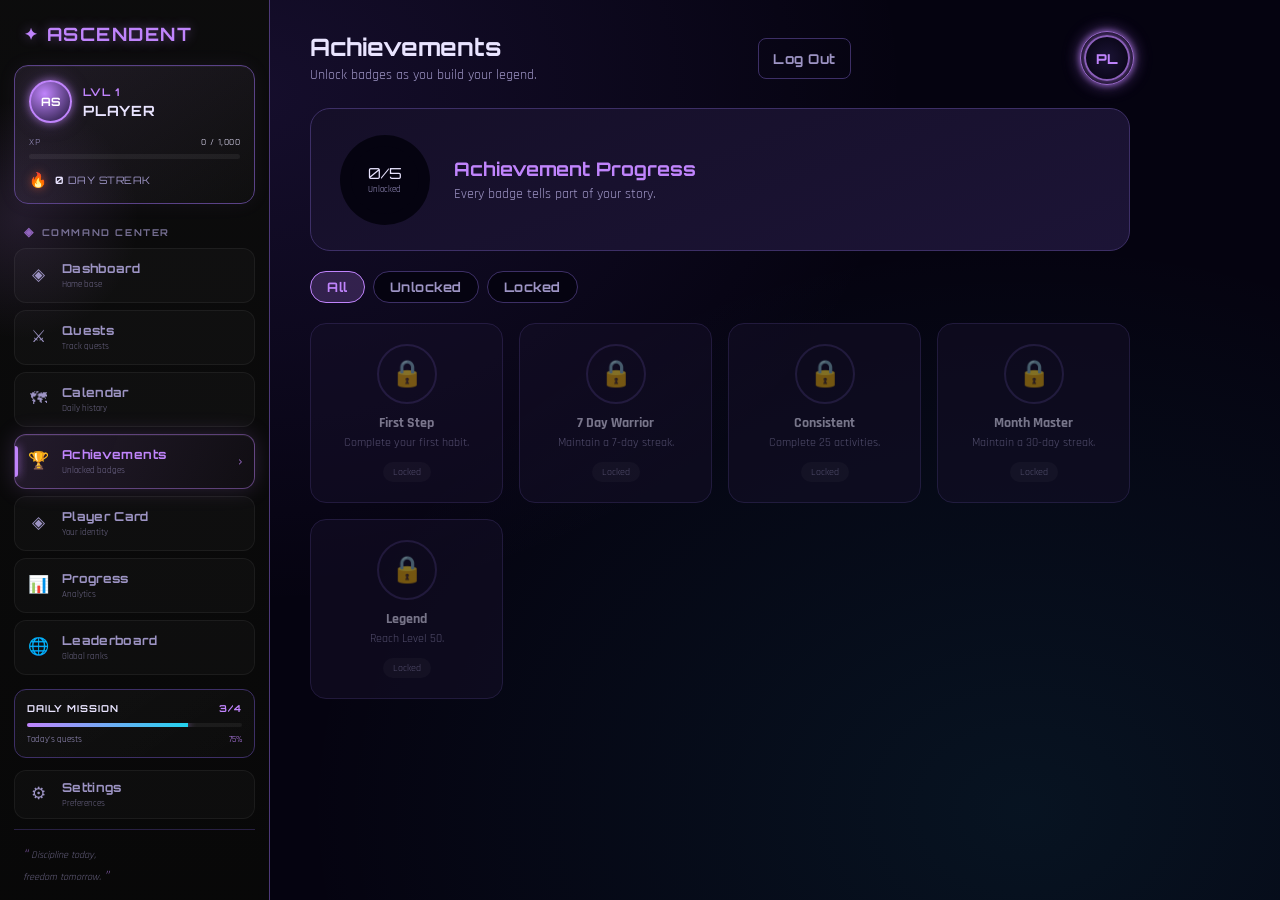
==== commit f356f6a7: "chnaged sidebar structure" ====
--- a/achievements.html
+++ b/achievements.html
@@ -13,37 +13,200 @@
 <body>
     <div class="app-layout">
         <aside class="sidebar">
-            <div class="sidebar-brand">⚔ Ascendent</div>
+
+            <!-- BRAND -->
+            <div class="sidebar-brand">
+                <span class="sidebar-brand-mark">✦</span>
+                <span>ASCENDENT</span>
+            </div>
+
+            <!-- PLAYER HUD -->
+            <div class="sidebar-player">
+
+                <div class="sidebar-player-top">
+                    <div class="sidebar-avatar" id="sidebarAvatar">
+                        <span>AS</span>
+                    </div>
+
+                    <div class="sidebar-player-info">
+                        <div class="sidebar-level" id="sidebarLevel">
+                            LVL 08
+                        </div>
+
+                        <div class="sidebar-player-name" id="sidebarPlayerName">
+                            AYUSHMAN
+                        </div>
+                    </div>
+                </div>
+
+                <div class="sidebar-xp-row">
+                    <span>XP</span>
+                    <span id="sidebarXpText">7,640 / 10,000</span>
+                </div>
+
+                <div class="sidebar-xp-track">
+                    <div class="sidebar-xp-fill" id="sidebarXpFill" style="width:76%;">
+                    </div>
+                </div>
+
+                <div class="sidebar-streak">
+                    <span class="sidebar-streak-icon">🔥</span>
+                    <span>
+                        <b id="sidebarStreak">27</b> DAY STREAK
+                    </span>
+                </div>
+
+            </div>
+
+
+            <!-- COMMAND CENTER -->
+            <div class="sidebar-section-label">
+                <span>◈</span>
+                COMMAND CENTER
+            </div>
+
+
+            <!-- NAVIGATION -->
             <nav class="sidebar-nav">
-                <a href="dashboard.html" class="nav-tile"><span class="nav-tile-icon">🏠</span><span
-                        class="nav-tile-text"><span class="nav-tile-title">Dashboard</span><span
-                            class="nav-tile-desc">Home base</span></span><span class="nav-tile-indicator"></span></a>
-                <a href="habits.html" class="nav-tile"><span class="nav-tile-icon">📋</span><span
-                        class="nav-tile-text"><span class="nav-tile-title">Habits</span><span
-                            class="nav-tile-desc">Track quests</span></span><span class="nav-tile-indicator"></span></a>
-                <a href="calendar.html" class="nav-tile"><span class="nav-tile-icon">📅</span><span
-                        class="nav-tile-text"><span class="nav-tile-title">Calendar</span><span
-                            class="nav-tile-desc">Daily history</span></span><span
-                        class="nav-tile-indicator"></span></a>
-                <a href="achievements.html" class="nav-tile nav-active"><span class="nav-tile-icon">🏆</span><span
-                        class="nav-tile-text"><span class="nav-tile-title">Achievements</span><span
-                            class="nav-tile-desc">Unlocked badges</span></span><span
-                        class="nav-tile-indicator"></span></a>
-                <a href="card.html" class="nav-tile"><span class="nav-tile-icon">🎴</span><span
-                        class="nav-tile-text"><span class="nav-tile-title">Player Card</span><span
-                            class="nav-tile-desc">Your identity</span></span><span
-                        class="nav-tile-indicator"></span></a>
-                <a href="progress.html" class="nav-tile"><span class="nav-tile-icon">📈</span><span
-                        class="nav-tile-text"><span class="nav-tile-title">Progress</span><span
-                            class="nav-tile-desc">Analytics</span></span><span class="nav-tile-indicator"></span></a>
-                <a href="leaderboard.html" class="nav-tile"><span class="nav-tile-icon">📊</span><span
-                        class="nav-tile-text"><span class="nav-tile-title">Leaderboard</span><span
-                            class="nav-tile-desc">Global ranks</span></span><span class="nav-tile-indicator"></span></a>
-                <a href="settings.html" class="nav-tile"><span class="nav-tile-icon">⚙️</span><span
-                        class="nav-tile-text"><span class="nav-tile-title">Settings</span><span
-                            class="nav-tile-desc">Preferences</span></span><span class="nav-tile-indicator"></span></a>
+
+                <a href="dashboard.html" class="nav-tile">
+                    <span class="nav-tile-icon">◈</span>
+
+                    <span class="nav-tile-text">
+                        <span class="nav-tile-title">Dashboard</span>
+                        <span class="nav-tile-desc">Home base</span>
+                    </span>
+
+                    <span class="nav-tile-arrow">›</span>
+                    <span class="nav-tile-indicator"></span>
+                </a>
+
+
+                <a href="habits.html" class="nav-tile">
+                    <span class="nav-tile-icon">⚔</span>
+
+                    <span class="nav-tile-text">
+                        <span class="nav-tile-title">Quests</span>
+                        <span class="nav-tile-desc">Track quests</span>
+                    </span>
+
+                    <span class="nav-tile-arrow">›</span>
+                    <span class="nav-tile-indicator"></span>
+                </a>
+
+
+                <a href="calendar.html" class="nav-tile">
+                    <span class="nav-tile-icon">🗺</span>
+
+                    <span class="nav-tile-text">
+                        <span class="nav-tile-title">Calendar</span>
+                        <span class="nav-tile-desc">Daily history</span>
+                    </span>
+
+                    <span class="nav-tile-arrow">›</span>
+                    <span class="nav-tile-indicator"></span>
+                </a>
+
+
+                <a href="achievements.html" class="nav-tile">
+                    <span class="nav-tile-icon">🏆</span>
+
+                    <span class="nav-tile-text">
+                        <span class="nav-tile-title">Achievements</span>
+                        <span class="nav-tile-desc">Unlocked badges</span>
+                    </span>
+
+                    <span class="nav-tile-arrow">›</span>
+                    <span class="nav-tile-indicator"></span>
+                </a>
+
+
+                <a href="card.html" class="nav-tile">
+                    <span class="nav-tile-icon">◈</span>
+
+                    <span class="nav-tile-text">
+                        <span class="nav-tile-title">Player Card</span>
+                        <span class="nav-tile-desc">Your identity</span>
+                    </span>
+
+                    <span class="nav-tile-arrow">›</span>
+                    <span class="nav-tile-indicator"></span>
+                </a>
+
+
+                <a href="progress.html" class="nav-tile">
+                    <span class="nav-tile-icon">📊</span>
+
+                    <span class="nav-tile-text">
+                        <span class="nav-tile-title">Progress</span>
+                        <span class="nav-tile-desc">Analytics</span>
+                    </span>
+
+                    <span class="nav-tile-arrow">›</span>
+                    <span class="nav-tile-indicator"></span>
+                </a>
+
+
+                <a href="leaderboard.html" class="nav-tile">
+                    <span class="nav-tile-icon">🌐</span>
+
+                    <span class="nav-tile-text">
+                        <span class="nav-tile-title">Leaderboard</span>
+                        <span class="nav-tile-desc">Global ranks</span>
+                    </span>
+
+                    <span class="nav-tile-arrow">›</span>
+                    <span class="nav-tile-indicator"></span>
+                </a>
+
             </nav>
-            <div class="sidebar-quote">"Discipline today,<br>freedom tomorrow."</div>
+
+
+            <!-- DAILY MISSION -->
+            <div class="sidebar-mission">
+
+                <div class="sidebar-mission-header">
+                    <span>DAILY MISSION</span>
+                    <span id="sidebarMissionCount">3/4</span>
+                </div>
+
+                <div class="sidebar-mission-track">
+                    <div class="sidebar-mission-fill" id="sidebarMissionFill" style="width:75%;">
+                    </div>
+                </div>
+
+                <div class="sidebar-mission-text">
+                    <span>Today's quests</span>
+                    <span id="sidebarMissionPercent">75%</span>
+                </div>
+
+            </div>
+
+
+            <!-- BOTTOM -->
+            <div class="sidebar-bottom">
+
+                <a href="settings.html" class="nav-tile sidebar-settings">
+                    <span class="nav-tile-icon">⚙</span>
+
+                    <span class="nav-tile-text">
+                        <span class="nav-tile-title">Settings</span>
+                        <span class="nav-tile-desc">Preferences</span>
+                    </span>
+
+                    <span class="nav-tile-arrow">›</span>
+                    <span class="nav-tile-indicator"></span>
+                </a>
+
+                <div class="sidebar-quote">
+                    <span>“</span>
+                    Discipline today,<br>
+                    freedom tomorrow.
+                    <span>”</span>
+                </div>
+
+            </div>
+
         </aside>
 
         <main class="main-content">
@@ -85,6 +248,7 @@
     <script src="js/rewards.js"></script>
     <script src="js/achievements.js"></script>
     <script src="js/sidebar-tilt.js"></script>
+    <script src="js/sidebar.js"></script>
     <script>
         let achFilter = 'all';
 
--- a/css/style.css
+++ b/css/style.css
@@ -644,104 +644,497 @@
   min-height: 100vh;
 }
 
-/* ===== Premium Gamified Sidebar — AAA game-menu style ===== */
+/* =========================================================
+   ASCENDENT — GAME HUD SIDEBAR
+   ========================================================= */
 
 .sidebar {
-  width: 250px;
-  flex-shrink: 0;
-  background: linear-gradient(180deg, var(--surface) 0%, var(--surface-2) 100%);
-  border-right: 1px solid var(--border);
-  display: flex;
-  flex-direction: column;
-  padding: 1.6rem 1rem;
+  width: 270px;
+  flex: 0 0 270px;
+
+  min-height: 100vh;
+  height: 100vh;
+
   position: sticky;
   top: 0;
-  height: 100vh;
+
+  display: flex;
+  flex-direction: column;
+
+  padding: 22px 14px 16px;
+
+  background:
+    linear-gradient(180deg,
+      rgba(12, 12, 12, .98),
+      rgba(8, 8, 8, .98));
+
+  border-right: 1px solid color-mix(in srgb,
+      var(--accent-bright) 12%,
+      var(--border));
+
   overflow-y: auto;
-}
+  overflow-x: hidden;
+
+  isolation: isolate;
+}
+
+
+/* subtle HUD glow */
+
+.sidebar::before {
+  content: '';
+
+  position: absolute;
+  top: 100px;
+  left: -100px;
+
+  width: 240px;
+  height: 240px;
+
+  background:
+    radial-gradient(circle,
+      color-mix(in srgb,
+        var(--accent-bright) 13%,
+        transparent),
+      transparent 70%);
+
+  pointer-events: none;
+  z-index: -1;
+}
+
+
+/* =========================================================
+   BRAND
+   ========================================================= */
 
 .sidebar-brand {
-  color: var(--accent-bright);
+  display: flex;
+  align-items: center;
+  gap: 8px;
+
+  padding: 0 10px;
+  margin-bottom: 20px;
+
+  color: var(--accent-bright);
+
   font-family: var(--font-display), sans-serif;
-  font-size: 1.05rem;
+
+  font-size: 1.15rem;
+  font-weight: 700;
+
   letter-spacing: 1.5px;
-  margin-bottom: 26px;
-  padding: 0 6px;
-  text-shadow: 0 0 12px rgba(192, 132, 252, 0.4);
-}
+
+  text-shadow:
+    0 0 12px color-mix(in srgb,
+      var(--accent-bright) 45%,
+      transparent);
+}
+
+.sidebar-brand-mark {
+  font-size: 1rem;
+
+  animation:
+    sidebarBrandPulse 2.8s ease-in-out infinite;
+}
+
+@keyframes sidebarBrandPulse {
+
+  0%,
+  100% {
+    opacity: .65;
+    transform: scale(1);
+  }
+
+  50% {
+    opacity: 1;
+    transform: scale(1.18);
+  }
+}
+
+
+/* =========================================================
+   PLAYER HUD
+   ========================================================= */
+
+.sidebar-player {
+  padding: 14px;
+
+  margin-bottom: 18px;
+
+  border-radius: 14px;
+
+  background:
+    linear-gradient(145deg,
+      color-mix(in srgb,
+        var(--accent-bright) 8%,
+        rgba(255, 255, 255, .025)),
+      rgba(255, 255, 255, .015));
+
+  border: 1px solid color-mix(in srgb,
+      var(--accent-bright) 22%,
+      var(--border));
+
+  box-shadow:
+    inset 0 1px 0 rgba(255, 255, 255, .04),
+    0 0 20px color-mix(in srgb,
+      var(--accent-bright) 6%,
+      transparent);
+}
+
+
+/* player top */
+
+.sidebar-player-top {
+  display: flex;
+  align-items: center;
+  gap: 11px;
+}
+
+
+/* avatar */
+
+.sidebar-avatar {
+  width: 43px;
+  height: 43px;
+
+  flex: 0 0 43px;
+
+  display: flex;
+  align-items: center;
+  justify-content: center;
+
+  border-radius: 50%;
+
+  background:
+    radial-gradient(circle at 35% 30%,
+      var(--accent-bright),
+      var(--surface-2));
+
+  border: 2px solid var(--accent-bright);
+
+  color: #fff;
+
+  font-family: var(--font-display), sans-serif;
+  font-size: .72rem;
+  font-weight: 700;
+
+  box-shadow:
+    0 0 8px color-mix(in srgb,
+      var(--accent-bright) 65%,
+      transparent),
+    0 0 20px color-mix(in srgb,
+      var(--accent-bright) 25%,
+      transparent);
+
+  overflow: hidden;
+}
+
+
+/* profile image compatibility */
+
+.sidebar-avatar[style*="background-image"] {
+  background-color: var(--surface-2);
+}
+
+
+/* player text */
+
+.sidebar-player-info {
+  min-width: 0;
+}
+
+.sidebar-level {
+  color: var(--accent-bright);
+
+  font-family: var(--font-display), sans-serif;
+
+  font-size: .66rem;
+  font-weight: 700;
+
+  letter-spacing: 1px;
+}
+
+.sidebar-player-name {
+  margin-top: 3px;
+
+  color: var(--text);
+
+  font-family: var(--font-display), sans-serif;
+
+  font-size: .88rem;
+  font-weight: 700;
+
+  letter-spacing: .8px;
+
+  white-space: nowrap;
+  overflow: hidden;
+  text-overflow: ellipsis;
+}
+
+
+/* XP */
+
+.sidebar-xp-row {
+  display: flex;
+  justify-content: space-between;
+
+  margin-top: 13px;
+
+  color: var(--text-secondary);
+
+  font-size: .62rem;
+  letter-spacing: .5px;
+}
+
+.sidebar-xp-row span:last-child {
+  color: var(--text);
+}
+
+
+.sidebar-xp-track {
+  width: 100%;
+  height: 5px;
+
+  margin-top: 6px;
+
+  overflow: hidden;
+
+  background: rgba(255, 255, 255, .06);
+
+  border-radius: 20px;
+}
+
+
+.sidebar-xp-fill {
+  height: 100%;
+
+  border-radius: inherit;
+
+  background:
+    linear-gradient(90deg,
+      var(--accent-bright),
+      var(--accent-cyan));
+
+  box-shadow:
+    0 0 8px var(--accent-bright);
+
+  transition:
+    width .8s cubic-bezier(.16, 1, .3, 1);
+}
+
+
+/* streak */
+
+.sidebar-streak {
+  display: flex;
+  align-items: center;
+  gap: 7px;
+
+  margin-top: 11px;
+
+  color: var(--text-secondary);
+
+  font-family: var(--font-display), sans-serif;
+
+  font-size: .64rem;
+  letter-spacing: .5px;
+}
+
+.sidebar-streak b {
+  color: var(--text);
+}
+
+.sidebar-streak-icon {
+  font-size: .9rem;
+
+  filter:
+    drop-shadow(0 0 5px rgba(255, 100, 60, .55));
+}
+
+
+/* =========================================================
+   SECTION LABEL
+   ========================================================= */
+
+.sidebar-section-label {
+  display: flex;
+  align-items: center;
+  gap: 7px;
+
+  padding: 0 10px;
+  margin: 2px 0 9px;
+
+  color: var(--text-secondary);
+
+  font-family: var(--font-display), sans-serif;
+
+  font-size: .59rem;
+  font-weight: 700;
+
+  letter-spacing: 1.6px;
+
+  opacity: .72;
+}
+
+.sidebar-section-label span {
+  color: var(--accent-bright);
+  font-size: .75rem;
+}
+
+
+/* =========================================================
+   NAV
+   ========================================================= */
 
 .sidebar-nav {
   display: flex;
   flex-direction: column;
-  gap: 10px;
+
+  gap: 7px;
+
   flex: 1;
-  perspective: 800px;
-  /* gives the tilt effect a real vanishing point */
-}
-
-/* ---- Nav tile: glassmorphism game-menu card ---- */
+
+  perspective: 900px;
+}
+
+
+/* nav item */
+
 .nav-tile {
   position: relative;
-  display: flex;
-  align-items: center;
-  gap: 12px;
-  padding: 12px 14px;
-  border-radius: 16px;
+
+  display: flex;
+  align-items: center;
+
+  min-height: 55px;
+
+  padding: 9px 11px;
+
+  gap: 11px;
+
+  border-radius: 12px;
+
   text-decoration: none;
-  color: var(--text-secondary);
-  background: rgba(255, 255, 255, 0.03);
-  border: 1px solid rgba(255, 255, 255, 0.06);
-  box-shadow: 0 2px 10px rgba(0, 0, 0, 0.2), inset 0 1px 0 rgba(255, 255, 255, 0.03);
-  backdrop-filter: blur(6px);
+
+  color: var(--text-secondary);
+
+  background:
+    rgba(255, 255, 255, .025);
+
+  border: 1px solid rgba(255, 255, 255, .055);
+
   overflow: hidden;
-  transform: translate3d(0, 0, 0) rotateX(0deg) rotateY(0deg) scale(1);
-  transition: transform 0.45s cubic-bezier(0.16, 1, 0.3, 1),
-    border-color 0.3s ease,
-    box-shadow 0.35s ease,
-    background 0.3s ease;
+
+  transform:
+    translate3d(0, 0, 0) rotateX(0deg) rotateY(0deg) scale(1);
+
   transform-style: preserve-3d;
+
+  transition:
+    transform .35s cubic-bezier(.16, 1, .3, 1),
+    background .25s ease,
+    border-color .25s ease,
+    box-shadow .3s ease;
+
   will-change: transform;
 }
 
-/* Light sweep — purely transform-driven, cheap on GPU */
+
+/* sweep */
+
 .nav-tile::before {
   content: '';
+
   position: absolute;
   inset: 0;
-  background: linear-gradient(115deg, transparent 30%, rgba(255, 255, 255, 0.10) 45%, transparent 60%);
-  transform: translateX(-120%);
-  transition: transform 0.6s ease;
+
+  background:
+    linear-gradient(110deg,
+      transparent 25%,
+      color-mix(in srgb,
+        var(--accent-bright) 10%,
+        transparent) 48%,
+      transparent 70%);
+
+  transform: translateX(-130%);
+
+  transition: transform .6s ease;
+
   pointer-events: none;
 }
 
+
 .nav-tile:hover::before {
-  transform: translateX(120%);
-}
+  transform: translateX(130%);
+}
+
+
+/* hover */
 
 .nav-tile:hover {
   color: var(--text);
-  border-color: color-mix(in srgb, var(--accent-bright) 35%, transparent);
-  background: rgba(255, 255, 255, 0.05);
-  box-shadow: 0 6px 22px rgba(0, 0, 0, 0.3),
-    0 0 20px color-mix(in srgb, var(--accent-bright) 30%, transparent);
-}
+
+  transform:
+    translateX(4px) scale(1.015);
+
+  background:
+    color-mix(in srgb,
+      var(--accent-bright) 7%,
+      rgba(255, 255, 255, .025));
+
+  border-color:
+    color-mix(in srgb,
+      var(--accent-bright) 32%,
+      transparent);
+
+  box-shadow:
+    0 5px 18px rgba(0, 0, 0, .3),
+    0 0 17px color-mix(in srgb,
+      var(--accent-bright) 17%,
+      transparent);
+}
+
+
+/* icon */
 
 .nav-tile-icon {
-  font-size: 20px;
+  width: 25px;
+
+  display: flex;
+  justify-content: center;
+
+  flex-shrink: 0;
+
+  font-size: 17px;
+
   line-height: 1;
-  flex-shrink: 0;
-  transition: transform 0.35s cubic-bezier(0.16, 1, 0.3, 1);
+
+  transition:
+    transform .3s ease,
+    filter .3s ease;
 }
 
 .nav-tile:hover .nav-tile-icon {
-  transform: scale(1.15) rotate(-6deg);
-}
+  transform:
+    scale(1.13) rotate(-5deg);
+
+  filter:
+    drop-shadow(0 0 6px var(--accent-bright));
+}
+
+
+/* text */
 
 .nav-tile-text {
   display: flex;
   flex-direction: column;
-  gap: 1px;
-  transition: transform 0.35s ease;
+
+  gap: 2px;
+
+  min-width: 0;
+
+  transition:
+    transform .3s ease;
 }
 
 .nav-tile:hover .nav-tile-text {
@@ -749,88 +1142,234 @@
 }
 
 .nav-tile-title {
-  font-size: 0.9rem;
-  font-weight: 600;
+  font-family: var(--font-display), sans-serif;
+
+  font-size: .77rem;
+  font-weight: 700;
+
+  letter-spacing: .35px;
 }
 
 .nav-tile-desc {
-  font-size: 0.68rem;
-  color: var(--text-secondary);
-  opacity: 0.7;
-}
+  font-size: .59rem;
+
+  color: var(--text-secondary);
+
+  opacity: .65;
+}
+
+
+/* arrow */
+
+.nav-tile-arrow {
+  margin-left: auto;
+
+  color: var(--text-secondary);
+
+  font-size: 1rem;
+
+  opacity: 0;
+
+  transform: translateX(-4px);
+
+  transition:
+    opacity .25s ease,
+    transform .25s ease,
+    color .25s ease;
+}
+
+.nav-tile:hover .nav-tile-arrow {
+  opacity: .9;
+
+  color: var(--accent-bright);
+
+  transform: translateX(0);
+}
+
+
+/* active */
+
+.nav-tile.nav-active {
+  color: var(--accent-bright);
+
+  background:
+    linear-gradient(110deg,
+      color-mix(in srgb,
+        var(--accent-bright) 14%,
+        transparent),
+      color-mix(in srgb,
+        var(--accent-bright) 4%,
+        transparent));
+
+  border-color:
+    color-mix(in srgb,
+      var(--accent-bright) 42%,
+      transparent);
+
+  box-shadow:
+    0 0 22px color-mix(in srgb,
+      var(--accent-bright) 19%,
+      transparent),
+    inset 0 1px 0 rgba(255, 255, 255, .05);
+}
+
+
+.nav-tile.nav-active .nav-tile-arrow {
+  opacity: 1;
+
+  color: var(--accent-bright);
+
+  transform: translateX(0);
+}
+
+
+.nav-tile.nav-active .nav-tile-indicator {
+  height: 60%;
+}
+
 
 .nav-tile-indicator {
   position: absolute;
+
   left: 0;
   top: 50%;
-  transform: translateY(-50%);
+
   width: 3px;
   height: 0;
-  border-radius: 0 3px 3px 0;
+
+  transform: translateY(-50%);
+
+  border-radius: 0 4px 4px 0;
+
   background: var(--accent-bright);
-  box-shadow: 0 0 10px var(--accent-bright);
-  transition: height 0.3s ease;
-}
-
-.nav-tile:hover .nav-tile-indicator {
-  height: 55%;
-}
-
-/* ---- Active tile ---- */
-.nav-tile.nav-active {
-  color: var(--accent-bright);
-  background: linear-gradient(135deg,
-      color-mix(in srgb, var(--accent-bright) 16%, transparent),
-      color-mix(in srgb, var(--accent-bright) 4%, transparent));
-  border-color: color-mix(in srgb, var(--accent-bright) 45%, transparent);
-  box-shadow: 0 0 24px color-mix(in srgb, var(--accent-bright) 30%, transparent),
-    inset 0 1px 0 rgba(255, 255, 255, 0.06);
-}
-
-.nav-tile.nav-active .nav-tile-indicator {
-  height: 60%;
-}
-
-.nav-tile.nav-active .nav-tile-icon {
-  filter: drop-shadow(0 0 6px var(--accent-bright));
-}
-
-@media (prefers-reduced-motion: no-preference) {
-  .nav-tile.nav-active {
-    animation: navBreathe 3.2s ease-in-out infinite;
-  }
-}
-
-@keyframes navBreathe {
-
-  0%,
-  100% {
-    box-shadow: 0 0 20px color-mix(in srgb, var(--accent-bright) 24%, transparent), inset 0 1px 0 rgba(255, 255, 255, 0.06);
-  }
-
-  50% {
-    box-shadow: 0 0 34px color-mix(in srgb, var(--accent-bright) 42%, transparent), inset 0 1px 0 rgba(255, 255, 255, 0.06);
-  }
-}
-
-@media (hover: none) {
-  .nav-tile {
-    transform: none !important;
-  }
-
-  .nav-tile::before {
-    display: none;
-  }
-}
+
+  box-shadow:
+    0 0 10px var(--accent-bright);
+
+  transition:
+    height .25s ease;
+}
+
+
+/* =========================================================
+   DAILY MISSION
+   ========================================================= */
+
+.sidebar-mission {
+  margin-top: 14px;
+
+  padding: 12px;
+
+  border-radius: 12px;
+
+  background:
+    linear-gradient(145deg,
+      rgba(255, 255, 255, .035),
+      rgba(255, 255, 255, .015));
+
+  border: 1px solid var(--border);
+}
+
+
+.sidebar-mission-header {
+  display: flex;
+  justify-content: space-between;
+
+  color: var(--text);
+
+  font-family: var(--font-display), sans-serif;
+
+  font-size: .6rem;
+  font-weight: 700;
+
+  letter-spacing: 1px;
+}
+
+
+.sidebar-mission-header span:last-child {
+  color: var(--accent-bright);
+}
+
+
+.sidebar-mission-track {
+  height: 4px;
+
+  margin-top: 9px;
+
+  background: rgba(255, 255, 255, .06);
+
+  border-radius: 20px;
+
+  overflow: hidden;
+}
+
+
+.sidebar-mission-fill {
+  height: 100%;
+
+  background:
+    linear-gradient(90deg,
+      var(--accent-bright),
+      var(--accent-cyan));
+
+  box-shadow:
+    0 0 8px var(--accent-bright);
+
+  transition: width .7s ease;
+}
+
+
+.sidebar-mission-text {
+  display: flex;
+  justify-content: space-between;
+
+  margin-top: 7px;
+
+  color: var(--text-secondary);
+
+  font-size: .57rem;
+}
+
+.sidebar-mission-text span:last-child {
+  color: var(--accent-bright);
+}
+
+
+/* =========================================================
+   BOTTOM
+   ========================================================= */
+
+.sidebar-bottom {
+  margin-top: 12px;
+}
+
+
+.sidebar-settings {
+  min-height: 49px;
+}
+
 
 .sidebar-quote {
-  color: var(--text-secondary);
-  font-size: 0.75rem;
+  padding: 13px 9px 2px;
+
+  margin-top: 10px;
+
+  border-top: 1px solid var(--border);
+
+  color: var(--text-secondary);
+
+  font-size: .63rem;
+
+  line-height: 1.55;
+
   font-style: italic;
-  padding: 14px;
-  border-top: 1px solid var(--border);
-  margin-top: 12px;
-  opacity: 0.8;
+
+  opacity: .62;
+}
+
+.sidebar-quote span {
+  color: var(--accent-bright);
+  font-size: .9rem;
 }
 
 .main-content {
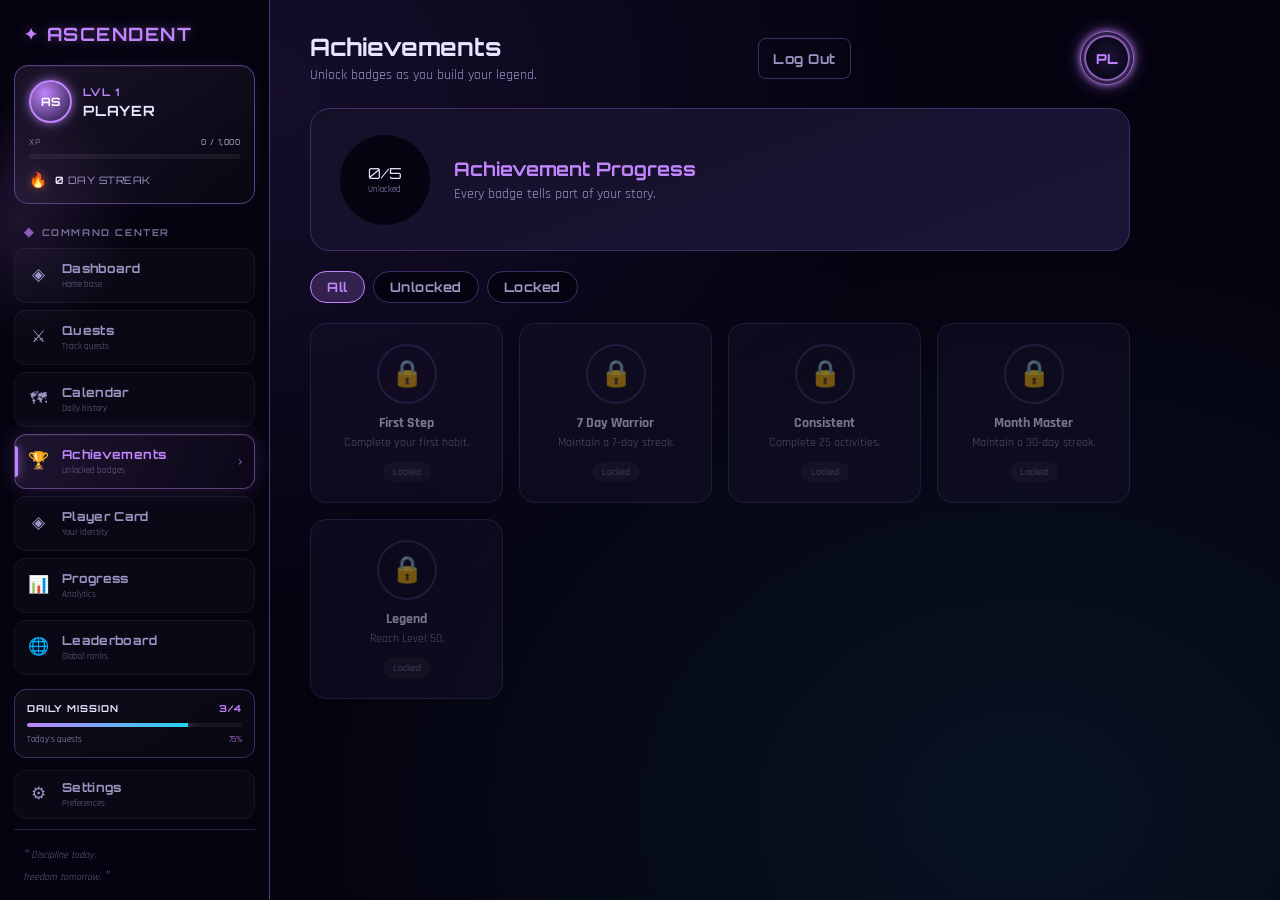
==== commit 9e21f1b4: "now icon is cliable" ====
--- a/achievements.html
+++ b/achievements.html
@@ -24,9 +24,10 @@
             <div class="sidebar-player">
 
                 <div class="sidebar-player-top">
-                    <div class="sidebar-avatar" id="sidebarAvatar">
+                    <a href="settings.html" class="sidebar-avatar sidebar-avatar-link" id="sidebarAvatar"
+                        aria-label="Open My Profile">
                         <span>AS</span>
-                    </div>
+                    </a>
 
                     <div class="sidebar-player-info">
                         <div class="sidebar-level" id="sidebarLevel">
--- a/css/style.css
+++ b/css/style.css
@@ -665,8 +665,8 @@
 
   background:
     linear-gradient(180deg,
-      rgba(12, 12, 12, .98),
-      rgba(8, 8, 8, .98));
+      color-mix(in srgb, var(--bg-deep) 92%, black),
+      color-mix(in srgb, var(--bg-deep) 98%, black));
 
   border-right: 1px solid color-mix(in srgb,
       var(--accent-bright) 12%,
@@ -1579,6 +1579,27 @@
   .stat-row {
     grid-template-columns: 1fr;
   }
+}
+
+/* Clickable profile avatar */
+
+.sidebar-avatar-link {
+  text-decoration: none;
+  cursor: pointer;
+  transition:
+    transform 0.2s ease,
+    box-shadow 0.2s ease,
+    filter 0.2s ease;
+}
+
+.sidebar-avatar-link:hover {
+  transform: scale(1.06);
+  filter: brightness(1.12);
+}
+
+.sidebar-avatar-link:focus-visible {
+  outline: 2px solid var(--accent-bright);
+  outline-offset: 3px;
 }
 
 /* ===== Onboarding wizard ===== */
@@ -4053,6 +4074,25 @@
   font-weight: 700;
   color: var(--accent-bright);
   box-shadow: 0 0 16px color-mix(in srgb, var(--accent-bright) 35%, transparent);
+}
+
+a.frontier-medallion {
+  text-decoration: none;
+  cursor: pointer;
+  transition:
+    transform 0.2s ease,
+    box-shadow 0.2s ease,
+    filter 0.2s ease;
+}
+
+a.frontier-medallion:hover {
+  transform: scale(1.06);
+  filter: brightness(1.15);
+}
+
+a.frontier-medallion:focus-visible {
+  outline: 2px solid var(--accent-bright);
+  outline-offset: 3px;
 }
 
 .frontier-title {
@@ -6324,4 +6364,32 @@
   .rgb-hex-row input {
     min-width: 150px;
   }
+}
+
+/* =========================================
+   SIDEBAR THEME SYNC
+========================================= */
+
+body[data-card-theme="holographic"] .sidebar,
+body[data-card-theme="holographic"] .side-panel {
+  background: rgba(12, 12, 18, 0.72);
+}
+
+body[data-card-theme="warrior"] .sidebar,
+body[data-card-theme="warrior"] .side-panel {
+  background: linear-gradient(180deg,
+      rgba(30, 22, 16, 0.96),
+      rgba(12, 12, 12, 0.98));
+}
+
+body[data-card-theme="cosmic"] .sidebar,
+body[data-card-theme="cosmic"] .side-panel {
+  background: linear-gradient(180deg,
+      rgba(15, 10, 35, 0.96),
+      rgba(5, 8, 25, 0.98));
+}
+
+body[data-card-theme="minimal"] .sidebar,
+body[data-card-theme="minimal"] .side-panel {
+  background: rgba(12, 12, 12, 0.96);
 }
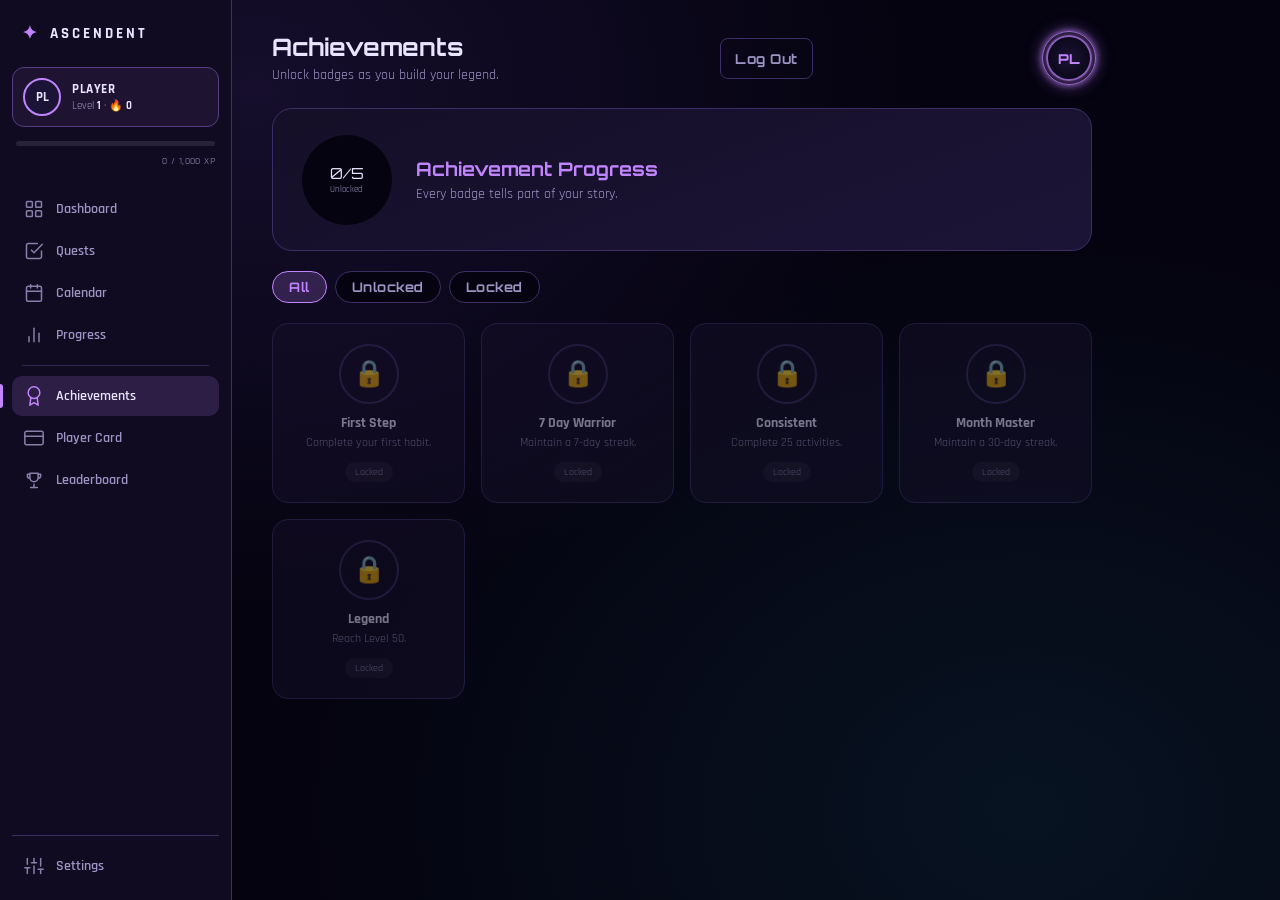
==== commit 9414a7da: "change sidebar structure" ====
--- a/achievements.html
+++ b/achievements.html
@@ -8,207 +8,12 @@
     <title>Ascendent — Achievements</title>
     <link rel="preconnect" href="https://fonts.googleapis.com">
     <link rel="stylesheet" href="css/style.css" />
+  <link rel="stylesheet" href="css/sidebar.css" />
 </head>
 
 <body>
     <div class="app-layout">
-        <aside class="sidebar">
-
-            <!-- BRAND -->
-            <div class="sidebar-brand">
-                <span class="sidebar-brand-mark">✦</span>
-                <span>ASCENDENT</span>
-            </div>
-
-            <!-- PLAYER HUD -->
-            <div class="sidebar-player">
-
-                <div class="sidebar-player-top">
-                    <a href="settings.html" class="sidebar-avatar sidebar-avatar-link" id="sidebarAvatar"
-                        aria-label="Open My Profile">
-                        <span>AS</span>
-                    </a>
-
-                    <div class="sidebar-player-info">
-                        <div class="sidebar-level" id="sidebarLevel">
-                            LVL 08
-                        </div>
-
-                        <div class="sidebar-player-name" id="sidebarPlayerName">
-                            AYUSHMAN
-                        </div>
-                    </div>
-                </div>
-
-                <div class="sidebar-xp-row">
-                    <span>XP</span>
-                    <span id="sidebarXpText">7,640 / 10,000</span>
-                </div>
-
-                <div class="sidebar-xp-track">
-                    <div class="sidebar-xp-fill" id="sidebarXpFill" style="width:76%;">
-                    </div>
-                </div>
-
-                <div class="sidebar-streak">
-                    <span class="sidebar-streak-icon">🔥</span>
-                    <span>
-                        <b id="sidebarStreak">27</b> DAY STREAK
-                    </span>
-                </div>
-
-            </div>
-
-
-            <!-- COMMAND CENTER -->
-            <div class="sidebar-section-label">
-                <span>◈</span>
-                COMMAND CENTER
-            </div>
-
-
-            <!-- NAVIGATION -->
-            <nav class="sidebar-nav">
-
-                <a href="dashboard.html" class="nav-tile">
-                    <span class="nav-tile-icon">◈</span>
-
-                    <span class="nav-tile-text">
-                        <span class="nav-tile-title">Dashboard</span>
-                        <span class="nav-tile-desc">Home base</span>
-                    </span>
-
-                    <span class="nav-tile-arrow">›</span>
-                    <span class="nav-tile-indicator"></span>
-                </a>
-
-
-                <a href="habits.html" class="nav-tile">
-                    <span class="nav-tile-icon">⚔</span>
-
-                    <span class="nav-tile-text">
-                        <span class="nav-tile-title">Quests</span>
-                        <span class="nav-tile-desc">Track quests</span>
-                    </span>
-
-                    <span class="nav-tile-arrow">›</span>
-                    <span class="nav-tile-indicator"></span>
-                </a>
-
-
-                <a href="calendar.html" class="nav-tile">
-                    <span class="nav-tile-icon">🗺</span>
-
-                    <span class="nav-tile-text">
-                        <span class="nav-tile-title">Calendar</span>
-                        <span class="nav-tile-desc">Daily history</span>
-                    </span>
-
-                    <span class="nav-tile-arrow">›</span>
-                    <span class="nav-tile-indicator"></span>
-                </a>
-
-
-                <a href="achievements.html" class="nav-tile">
-                    <span class="nav-tile-icon">🏆</span>
-
-                    <span class="nav-tile-text">
-                        <span class="nav-tile-title">Achievements</span>
-                        <span class="nav-tile-desc">Unlocked badges</span>
-                    </span>
-
-                    <span class="nav-tile-arrow">›</span>
-                    <span class="nav-tile-indicator"></span>
-                </a>
-
-
-                <a href="card.html" class="nav-tile">
-                    <span class="nav-tile-icon">◈</span>
-
-                    <span class="nav-tile-text">
-                        <span class="nav-tile-title">Player Card</span>
-                        <span class="nav-tile-desc">Your identity</span>
-                    </span>
-
-                    <span class="nav-tile-arrow">›</span>
-                    <span class="nav-tile-indicator"></span>
-                </a>
-
-
-                <a href="progress.html" class="nav-tile">
-                    <span class="nav-tile-icon">📊</span>
-
-                    <span class="nav-tile-text">
-                        <span class="nav-tile-title">Progress</span>
-                        <span class="nav-tile-desc">Analytics</span>
-                    </span>
-
-                    <span class="nav-tile-arrow">›</span>
-                    <span class="nav-tile-indicator"></span>
-                </a>
-
-
-                <a href="leaderboard.html" class="nav-tile">
-                    <span class="nav-tile-icon">🌐</span>
-
-                    <span class="nav-tile-text">
-                        <span class="nav-tile-title">Leaderboard</span>
-                        <span class="nav-tile-desc">Global ranks</span>
-                    </span>
-
-                    <span class="nav-tile-arrow">›</span>
-                    <span class="nav-tile-indicator"></span>
-                </a>
-
-            </nav>
-
-
-            <!-- DAILY MISSION -->
-            <div class="sidebar-mission">
-
-                <div class="sidebar-mission-header">
-                    <span>DAILY MISSION</span>
-                    <span id="sidebarMissionCount">3/4</span>
-                </div>
-
-                <div class="sidebar-mission-track">
-                    <div class="sidebar-mission-fill" id="sidebarMissionFill" style="width:75%;">
-                    </div>
-                </div>
-
-                <div class="sidebar-mission-text">
-                    <span>Today's quests</span>
-                    <span id="sidebarMissionPercent">75%</span>
-                </div>
-
-            </div>
-
-
-            <!-- BOTTOM -->
-            <div class="sidebar-bottom">
-
-                <a href="settings.html" class="nav-tile sidebar-settings">
-                    <span class="nav-tile-icon">⚙</span>
-
-                    <span class="nav-tile-text">
-                        <span class="nav-tile-title">Settings</span>
-                        <span class="nav-tile-desc">Preferences</span>
-                    </span>
-
-                    <span class="nav-tile-arrow">›</span>
-                    <span class="nav-tile-indicator"></span>
-                </a>
-
-                <div class="sidebar-quote">
-                    <span>“</span>
-                    Discipline today,<br>
-                    freedom tomorrow.
-                    <span>”</span>
-                </div>
-
-            </div>
-
-        </aside>
+        <aside class="sb" id="appSidebar"></aside>
 
         <main class="main-content">
             <header class="content-topbar">
@@ -246,10 +51,9 @@
     <div id="toastContainer" class="toast-container"></div>
 
     <script src="js/demo-data.js"></script>
+  <script src="js/sidebar.js"></script>
     <script src="js/rewards.js"></script>
     <script src="js/achievements.js"></script>
-    <script src="js/sidebar-tilt.js"></script>
-    <script src="js/sidebar.js"></script>
     <script>
         let achFilter = 'all';
 
--- a/css/sidebar.css
+++ b/css/sidebar.css
@@ -0,0 +1,288 @@
+/* ASCENDENT — SIMPLE SIDEBAR (load AFTER style.css)
+   Uses only theme variables, so every theme looks pure. */
+
+.sb {
+    --sb-accent: var(--accent-bright);
+    width: 232px;
+    flex: 0 0 232px;
+    height: 100vh;
+    position: sticky;
+    top: 0;
+    display: flex;
+    flex-direction: column;
+    gap: 4px;
+    padding: 20px 12px 14px;
+    background: color-mix(in srgb, var(--surface) 70%, var(--bg-deep));
+    border-right: 1px solid var(--border);
+    overflow-y: auto;
+    overflow-x: hidden;
+}
+
+/* ---------- brand ---------- */
+.sb-brand {
+    display: flex;
+    align-items: center;
+    gap: 10px;
+    padding: 2px 10px 18px;
+    font-size: 15px;
+    font-weight: 800;
+    letter-spacing: 3px;
+    color: var(--text);
+    text-decoration: none;
+}
+
+.sb-brand-mark {
+    color: var(--sb-accent);
+    font-size: 18px;
+}
+
+/* ---------- user ---------- */
+.sb-user {
+    display: flex;
+    align-items: center;
+    gap: 11px;
+    padding: 10px;
+    border-radius: 12px;
+    text-decoration: none;
+    background: color-mix(in srgb, var(--sb-accent) 8%, transparent);
+    border: 1px solid color-mix(in srgb, var(--sb-accent) 18%, var(--border));
+    transition: border-color .2s, background .2s;
+}
+
+.sb-user:hover {
+    border-color: var(--sb-accent);
+    background: color-mix(in srgb, var(--sb-accent) 13%, transparent);
+}
+
+.sb-avatar {
+    width: 38px;
+    height: 38px;
+    flex: 0 0 38px;
+    border-radius: 50%;
+    display: grid;
+    place-items: center;
+    font-size: 13px;
+    font-weight: 800;
+    color: var(--text);
+    background: var(--surface-2);
+    border: 2px solid var(--sb-accent);
+}
+
+.sb-user-info {
+    display: flex;
+    flex-direction: column;
+    min-width: 0;
+    gap: 2px;
+}
+
+.sb-user-name {
+    font-size: 13px;
+    font-weight: 700;
+    letter-spacing: .5px;
+    color: var(--text);
+    white-space: nowrap;
+    overflow: hidden;
+    text-overflow: ellipsis;
+}
+
+.sb-user-meta {
+    font-size: 11px;
+    color: var(--text-secondary);
+}
+
+.sb-user-meta b {
+    color: var(--text);
+    font-weight: 700;
+}
+
+.sb-xp {
+    height: 5px;
+    margin: 10px 4px 0;
+    border-radius: 99px;
+    background: color-mix(in srgb, var(--text) 10%, transparent);
+    overflow: hidden;
+}
+
+.sb-xp-fill {
+    width: 0;
+    height: 100%;
+    border-radius: inherit;
+    background: var(--sb-accent);
+    transition: width .8s cubic-bezier(.22, 1, .36, 1);
+}
+
+.sb-xp-text {
+    margin: 5px 4px 0;
+    font-size: 10px;
+    letter-spacing: .4px;
+    color: var(--text-secondary);
+    text-align: right;
+}
+
+/* ---------- links ---------- */
+.sb-nav {
+    display: flex;
+    flex-direction: column;
+    gap: 2px;
+    margin-top: 18px;
+    flex: 1;
+}
+
+.sb-bottom {
+    padding-top: 10px;
+    border-top: 1px solid var(--border);
+    margin-top: 10px;
+}
+
+.sb-divider {
+    height: 1px;
+    margin: 8px 10px;
+    background: var(--border);
+    opacity: .7;
+}
+
+.sb-link {
+    position: relative;
+    display: flex;
+    align-items: center;
+    gap: 12px;
+    padding: 10px 12px;
+    border-radius: 10px;
+    font-size: 14px;
+    font-weight: 600;
+    color: var(--text-secondary);
+    text-decoration: none;
+    transition: background .15s, color .15s;
+}
+
+.sb-link svg {
+    flex: 0 0 20px;
+    opacity: .85;
+}
+
+.sb-link:hover {
+    background: color-mix(in srgb, var(--text) 7%, transparent);
+    color: var(--text);
+}
+
+.sb-link.is-active {
+    color: var(--text);
+    background: color-mix(in srgb, var(--sb-accent) 16%, transparent);
+}
+
+.sb-link.is-active svg {
+    color: var(--sb-accent);
+    opacity: 1;
+}
+
+.sb-link.is-active::before {
+    content: "";
+    position: absolute;
+    left: -12px;
+    top: 8px;
+    bottom: 8px;
+    width: 3px;
+    border-radius: 0 3px 3px 0;
+    background: var(--sb-accent);
+}
+
+.sb-link:focus-visible,
+.sb-user:focus-visible,
+.sb-brand:focus-visible {
+    outline: 2px solid var(--sb-accent);
+    outline-offset: 2px;
+}
+
+/* ---------- mobile: bottom tab bar ---------- */
+@media (max-width: 760px) {
+    .app-layout {
+        flex-direction: column;
+    }
+
+    .sb~main,
+    .sb~.main-content {
+        padding-bottom: 84px;
+    }
+
+    .sb {
+        position: fixed;
+        left: 0;
+        right: 0;
+        bottom: 0;
+        top: auto;
+        z-index: 50;
+        width: 100%;
+        height: auto;
+        flex: none;
+        flex-direction: row;
+        gap: 0;
+        padding: 6px 6px calc(6px + env(safe-area-inset-bottom, 0px));
+        border-right: 0;
+        border-top: 1px solid var(--border);
+        overflow: hidden;
+        background: color-mix(in srgb, var(--surface) 92%, var(--bg-deep));
+    }
+
+    .sb-brand,
+    .sb-user,
+    .sb-xp,
+    .sb-xp-text,
+    .sb-divider {
+        display: none;
+    }
+
+    .sb-nav {
+        flex-direction: row;
+        margin: 0;
+        padding: 0;
+        gap: 0;
+        flex: 7 1 0;
+    }
+
+    .sb-bottom {
+        flex-direction: row;
+        margin: 0;
+        padding: 0;
+        border: 0;
+        flex: 1 1 0;
+    }
+
+    .sb-nav,
+    .sb-bottom {
+        display: flex;
+    }
+
+    .sb-link {
+        flex: 1 1 0;
+        min-width: 0;
+        flex-direction: column;
+        justify-content: center;
+        gap: 3px;
+        padding: 8px 2px;
+        font-size: 10px;
+        text-align: center;
+    }
+
+    .sb-link span {
+        display: none;
+    }
+
+    .sb-link.is-active {
+        flex-grow: 2.4;
+    }
+
+    .sb-link.is-active span {
+        display: block;
+        white-space: nowrap;
+    }
+
+    .sb-link.is-active::before {
+        left: 25%;
+        right: 25%;
+        top: 0;
+        bottom: auto;
+        width: auto;
+        height: 3px;
+        border-radius: 0 0 3px 3px;
+    }
+}
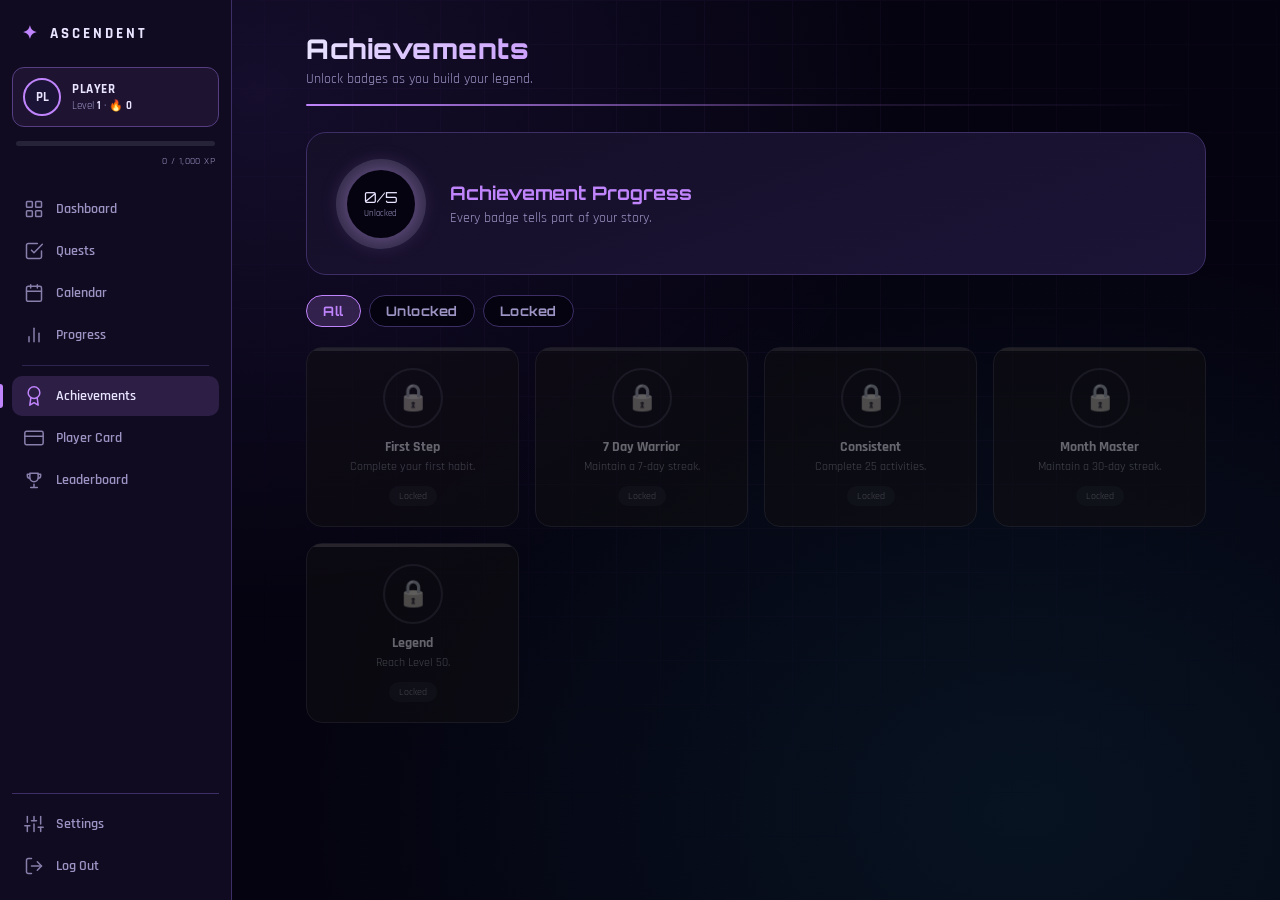
==== commit 4288c16d: "shift all pages in right side" ====
--- a/achievements.html
+++ b/achievements.html
@@ -8,7 +8,8 @@
     <title>Ascendent — Achievements</title>
     <link rel="preconnect" href="https://fonts.googleapis.com">
     <link rel="stylesheet" href="css/style.css" />
-  <link rel="stylesheet" href="css/sidebar.css" />
+    <link rel="stylesheet" href="css/sidebar.css" />
+    <link rel="stylesheet" href="css/gamify.css" />
 </head>
 
 <body>
@@ -51,7 +52,7 @@
     <div id="toastContainer" class="toast-container"></div>
 
     <script src="js/demo-data.js"></script>
-  <script src="js/sidebar.js"></script>
+    <script src="js/sidebar.js"></script>
     <script src="js/rewards.js"></script>
     <script src="js/achievements.js"></script>
     <script>
--- a/css/gamify.css
+++ b/css/gamify.css
@@ -0,0 +1,381 @@
+/* =========================================================
+   ASCENDENT — GAMIFY LAYER  (load AFTER style.css + sidebar.css)
+   Only uses theme variables, so all 4 themes stay pure.
+   ========================================================= */
+
+/* ---------- 0. base feel ---------- */
+::selection {
+    background: color-mix(in srgb, var(--accent-bright) 45%, transparent);
+    color: #fff;
+}
+
+* {
+    scrollbar-width: thin;
+    scrollbar-color: color-mix(in srgb, var(--accent-bright) 55%, transparent) transparent;
+}
+
+::-webkit-scrollbar {
+    width: 9px;
+    height: 9px;
+}
+
+::-webkit-scrollbar-thumb {
+    background: color-mix(in srgb, var(--accent-bright) 50%, transparent);
+    border-radius: 99px;
+}
+
+::-webkit-scrollbar-track {
+    background: transparent;
+}
+
+/* subtle HUD grid behind everything */
+.app-layout::before {
+    content: "";
+    position: fixed;
+    inset: 0;
+    z-index: 0;
+    pointer-events: none;
+    opacity: .05;
+    background-image:
+        linear-gradient(var(--accent-bright) 1px, transparent 1px),
+        linear-gradient(90deg, var(--accent-bright) 1px, transparent 1px);
+    background-size: 44px 44px;
+    -webkit-mask-image: radial-gradient(ellipse at 60% 20%, #000, transparent 70%);
+    mask-image: radial-gradient(ellipse at 60% 20%, #000, transparent 70%);
+}
+
+.main-content {
+    position: relative;
+    z-index: 1;
+}
+
+.sb {
+    z-index: 2;
+}
+
+/* ---------- 1. layout: centre the content ---------- */
+.main-content {
+    width: 100%;
+    max-width: 980px;
+    margin: 0 auto;
+}
+
+/* ---------- 2. page titles ---------- */
+.content-topbar {
+    position: relative;
+    padding-bottom: 18px;
+    margin-bottom: 26px;
+}
+
+.content-topbar::after {
+    content: "";
+    position: absolute;
+    left: 0;
+    right: 0;
+    bottom: 0;
+    height: 2px;
+    border-radius: 2px;
+    background: linear-gradient(90deg, var(--accent-bright), color-mix(in srgb, var(--accent-bright) 15%, transparent) 60%, transparent);
+}
+
+.content-topbar h2 {
+    font-size: 1.7rem;
+    letter-spacing: .5px;
+    font-weight: 800;
+    background: linear-gradient(90deg, var(--text), color-mix(in srgb, var(--accent-bright) 70%, var(--text)));
+    -webkit-background-clip: text;
+    background-clip: text;
+    -webkit-text-fill-color: transparent;
+}
+
+/* Log Out lives in the sidebar now (desktop) */
+.content-topbar>#logoutBtn {
+    display: none;
+}
+
+/* ---------- 3. buttons feel like buttons ---------- */
+button,
+.ghost-btn,
+.ach-tab,
+.lb-tab {
+    transition: transform .12s ease, box-shadow .2s ease, filter .2s ease, background .2s ease, border-color .2s ease;
+}
+
+button:not(:disabled):active {
+    transform: translateY(2px) scale(.97);
+    filter: brightness(.95);
+}
+
+button:focus-visible {
+    outline: 2px solid var(--accent-bright);
+    outline-offset: 2px;
+}
+
+/* ---------- 4. cards: lift + glow on hover ---------- */
+.progress-hero,
+.progress-panel,
+.ach-hero,
+.ach-badge-card,
+.lb-row-v2,
+.lb-spotlight,
+.frontier-card,
+.journal-card,
+.duel-card {
+    transition: transform .2s ease, border-color .2s ease, box-shadow .25s ease;
+}
+
+.progress-panel:hover,
+.ach-badge-card:hover,
+.lb-row-v2:hover,
+.frontier-card:hover,
+.journal-card:hover,
+.duel-card:hover {
+    transform: translateY(-3px);
+    border-color: color-mix(in srgb, var(--accent-bright) 55%, var(--border));
+    box-shadow: 0 10px 28px rgba(0, 0, 0, .35), 0 0 0 1px color-mix(in srgb, var(--accent-bright) 20%, transparent);
+}
+
+/* ---------- 5. progress rings: visible track + glow ---------- */
+.progress-hero-ring,
+.ach-hero-ring,
+.mini-ring,
+.hc-ring {
+    background: conic-gradient(var(--accent-bright) calc(var(--pct, 0) * 1%), color-mix(in srgb, var(--text) 13%, transparent) 0) !important;
+    filter: drop-shadow(0 0 10px color-mix(in srgb, var(--accent-bright) 40%, transparent));
+}
+
+/* ---------- 6. achievements: unlocked = shiny, rarity by order ---------- */
+.achievement-grid-v2>.ach-badge-card:nth-child(1) {
+    --rar: #9fb0c0;
+}
+
+/* common    */
+.achievement-grid-v2>.ach-badge-card:nth-child(2) {
+    --rar: #4da3ff;
+}
+
+/* rare      */
+.achievement-grid-v2>.ach-badge-card:nth-child(3) {
+    --rar: #b46cff;
+}
+
+/* epic      */
+.achievement-grid-v2>.ach-badge-card:nth-child(4) {
+    --rar: #ff8a3d;
+}
+
+/* mythic    */
+.achievement-grid-v2>.ach-badge-card:nth-child(5) {
+    --rar: #ffc94d;
+}
+
+/* legendary */
+
+.ach-badge-card {
+    position: relative;
+    overflow: hidden;
+}
+
+.ach-badge-card::before {
+    content: "";
+    position: absolute;
+    left: 0;
+    right: 0;
+    top: 0;
+    height: 3px;
+    background: var(--rar, var(--accent-bright));
+    opacity: .35;
+}
+
+.ach-badge-card.unlocked {
+    border-color: color-mix(in srgb, var(--rar, var(--accent-bright)) 65%, transparent);
+}
+
+.ach-badge-card.unlocked::before {
+    opacity: 1;
+    box-shadow: 0 0 14px var(--rar);
+}
+
+.ach-badge-card.unlocked::after {
+    content: "";
+    position: absolute;
+    inset: 0;
+    pointer-events: none;
+    background: linear-gradient(110deg, transparent 35%, rgba(255, 255, 255, .12) 50%, transparent 65%);
+    transform: translateX(-120%);
+    animation: gfShine 3.8s ease-in-out infinite;
+}
+
+.ach-badge-card.unlocked .ach-badge-ring {
+    box-shadow: 0 0 22px color-mix(in srgb, var(--rar, var(--accent-bright)) 55%, transparent);
+}
+
+.ach-badge-card.locked {
+    filter: grayscale(.9) brightness(.85);
+}
+
+@keyframes gfShine {
+
+    0%,
+    55% {
+        transform: translateX(-120%);
+    }
+
+    100% {
+        transform: translateX(120%);
+    }
+}
+
+/* ---------- 7. leaderboard: medals + "you" row ---------- */
+.lb-rank-num {
+    font-weight: 900;
+    min-width: 34px;
+}
+
+.lb-rank-list {
+    max-width: none;
+    width: 100%;
+}
+
+.lb-rank-list>.lb-row-v2:nth-child(1) {
+    box-shadow: inset 4px 0 0 #c9d3df;
+}
+
+/* #2 silver */
+.lb-rank-list>.lb-row-v2:nth-child(2) {
+    box-shadow: inset 4px 0 0 #d08a4a;
+}
+
+/* #3 bronze */
+.lb-rank-list>.lb-row-v2:nth-child(1) .lb-rank-num {
+    color: #c9d3df;
+}
+
+.lb-rank-list>.lb-row-v2:nth-child(2) .lb-rank-num {
+    color: #d08a4a;
+}
+
+.lb-row-v2.is-you {
+    background: linear-gradient(90deg, color-mix(in srgb, var(--accent-bright) 20%, transparent), transparent 80%);
+    border-color: var(--accent-bright);
+    box-shadow: 0 0 22px color-mix(in srgb, var(--accent-bright) 25%, transparent);
+}
+
+.lb-spotlight {
+    box-shadow: 0 0 40px color-mix(in srgb, var(--accent-bright) 22%, transparent);
+}
+
+.lb-crown {
+    animation: gfFloat 2.6s ease-in-out infinite;
+    filter: drop-shadow(0 4px 10px rgba(255, 200, 60, .55));
+}
+
+@keyframes gfFloat {
+
+    0%,
+    100% {
+        transform: translateY(0);
+    }
+
+    50% {
+        transform: translateY(-6px);
+    }
+}
+
+/* ---------- 8. dashboard: HUD touches ---------- */
+.frontier-dial-wrap,
+.frontier-dial {
+    filter: drop-shadow(0 0 22px color-mix(in srgb, var(--accent-bright) 30%, transparent));
+}
+
+.frontier-stat-pill {
+    transition: transform .18s ease, border-color .18s ease;
+}
+
+.frontier-stat-pill:hover {
+    transform: translateX(4px);
+    border-color: var(--accent-bright);
+}
+
+.activity-buttons button {
+    font-weight: 800;
+}
+
+/* ---------- 9. sidebar extras ---------- */
+.sb-avatar {
+    animation: gfPulse 3s ease-in-out infinite;
+}
+
+@keyframes gfPulse {
+
+    0%,
+    100% {
+        box-shadow: 0 0 0 0 color-mix(in srgb, var(--accent-bright) 45%, transparent);
+    }
+
+    50% {
+        box-shadow: 0 0 0 6px transparent;
+    }
+}
+
+.sb-xp-fill {
+    background: repeating-linear-gradient(45deg, rgba(255, 255, 255, .22) 0 6px, transparent 6px 12px), var(--sb-accent) !important;
+    background-size: 24px 24px, auto !important;
+    animation: gfStripes 1s linear infinite;
+}
+
+@keyframes gfStripes {
+    to {
+        background-position: 24px 0, 0 0;
+    }
+}
+
+/* Log Out item (global `button` style leaks in, so reset it) */
+.sb .sb-logout {
+    background: transparent;
+    box-shadow: none;
+    text-shadow: none;
+    text-transform: none;
+    letter-spacing: normal;
+    font-size: 14px;
+    font-weight: 600;
+    text-align: left;
+    border: 0;
+    margin-top: 2px;
+    width: 100%;
+    cursor: pointer;
+    font-family: inherit;
+    color: var(--text-secondary);
+}
+
+.sb .sb-logout:hover {
+    background: color-mix(in srgb, #ff6b81 10%, transparent);
+    color: #ff6b81;
+    transform: none;
+}
+
+@media (max-width: 760px) {
+    .content-topbar>#logoutBtn {
+        display: inline-flex;
+    }
+
+    /* mobile has no sidebar logout */
+    .sb-logout {
+        display: none;
+    }
+
+    .main-content {
+        max-width: 100%;
+    }
+}
+
+/* ---------- accessibility: respect "reduce motion" ---------- */
+@media (prefers-reduced-motion: reduce) {
+
+    *,
+    *::before,
+    *::after {
+        animation: none !important;
+        transition: none !important;
+    }
+}
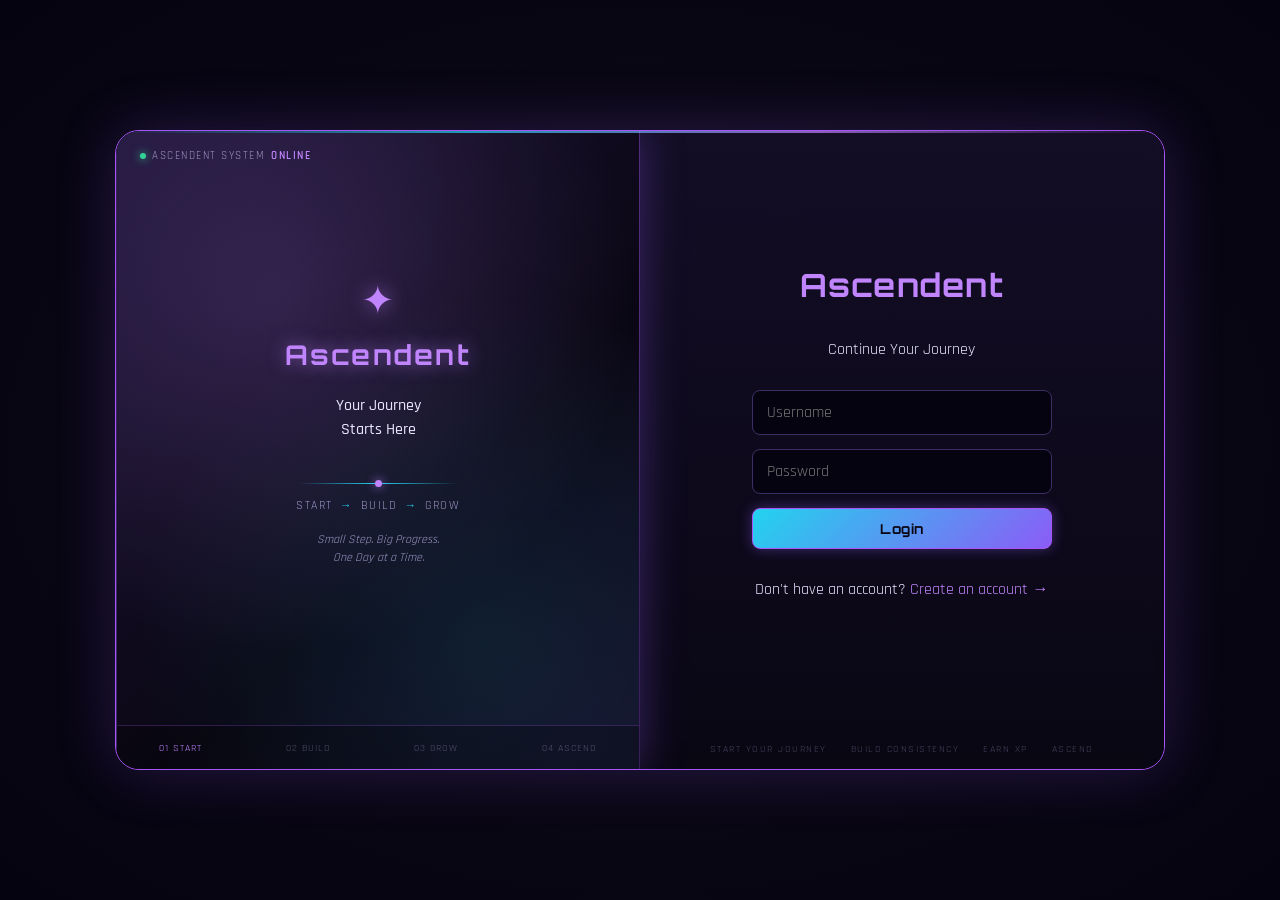
==== commit 109f0942: "database added succsessfully" ====
--- a/achievements.html
+++ b/achievements.html
@@ -2,6 +2,7 @@
 <html lang="en">
 
 <head>
+    <script src="js/api.js"></script>
     <script src="js/theme.js"></script>
     <meta charset="UTF-8" />
     <meta name="viewport" content="width=device-width, initial-scale=1.0" />
--- a/css/style.css
+++ b/css/style.css
@@ -1,7 +1,43 @@
-/* style.css — Ascendent "Arcane Neon" gamified theme */
-
-@import url('https://fonts.googleapis.com/css2?family=Orbitron:wght@600;700;900&family=Rajdhani:wght@400;500;600;700&display=swap');
-@import url('https://fonts.googleapis.com/css2?family=Bungee&family=Chakra+Petch:wght@400;500;600;700&display=swap');
+/* =========================================================
+   style.css — Ascendent "Arcane Neon" gamified theme  (cleaned)
+
+   INDEX
+    1. Fonts, variables, base
+    2. Auth page
+    3. Forms, buttons, inputs
+    4. App layout + page header
+    5. Stats + content grid
+    6. Dashboard helpers
+    7. Onboarding wizard
+    8. Coming soon
+    9. Habits list, modals
+   10. Toasts + reward animations
+   11. Progress (base, weekly chart, v2 rings)
+   12. Leaderboard
+   13. Responsive polish + links
+   14. Theme: Crimson
+   15. Theme picker cards
+   16. Theme: Jade
+   17. Post-login transition
+   18. Frontier dashboard
+   19. Habits (frontier)
+   20. Achievements v2
+   21. Settings (Untitled UI style)
+   22. Habits v2 cards
+   23. Theme: Void
+   24. Avatar glows
+   25. Flip system reset
+   26. Calendar
+   27. Accent colour system + RGB mixer
+
+   NOTE: the sidebar lives in sidebar.css, extra game styling in gamify.css.
+   ========================================================= */
+
+
+/* =========================================================
+   1. FONTS, VARIABLES, BASE
+   ========================================================= */
+@import url('https://fonts.googleapis.com/css2?family=Orbitron:wght@600;700;900&family=Rajdhani:wght@400;500;600;700&family=Bungee&family=Chakra+Petch:wght@400;500;600;700&family=Audiowide&family=Share+Tech+Mono&display=swap');
 
 :root {
   --font-display: 'Orbitron', sans-serif;
@@ -19,21 +55,30 @@
   --border-bright: #a855f7;
   --danger: #ff4d6d;
   --success: #34d399;
+  --accent-rgb: 139, 92, 246;
+  --accent-bright-rgb: 192, 132, 252;
+  --accent-cyan-rgb: 34, 211, 238;
+  --border-bright-rgb: 168, 85, 247;
 }
 
 * {
   box-sizing: border-box;
+}
+
+html {
+  overflow-x: hidden;
 }
 
 body {
   margin: 0;
   font-family: var(--font-body), sans-serif;
   background:
-    radial-gradient(ellipse at 20% 10%, rgba(139, 92, 246, 0.12) 0%, transparent 45%),
-    radial-gradient(ellipse at 80% 90%, rgba(34, 211, 238, 0.08) 0%, transparent 50%),
+    radial-gradient(ellipse at 20% 10%, rgba(var(--accent-rgb), 0.12) 0%, transparent 45%),
+    radial-gradient(ellipse at 80% 90%, rgba(var(--accent-cyan-rgb), 0.08) 0%, transparent 50%),
     var(--bg-deep);
   color: var(--text);
   min-height: 100vh;
+  overflow-x: hidden;
 }
 
 h1,
@@ -42,13 +87,16 @@
   font-family: var(--font-display), sans-serif;
 }
 
-/* ===== Auth page (Journey Portal, retheme) ===== */
+
+/* =========================================================
+   2. AUTH PAGE (Journey Portal)
+   ========================================================= */
 .auth-page {
   min-height: 100vh;
   display: flex;
   align-items: center;
   justify-content: center;
-  background: radial-gradient(ellipse at center, #150f28 0%, #0a0714 55%, #050310 100%);
+  background: radial-gradient(ellipse at center, var(--surface) 0%, var(--bg) 55%, var(--bg-deep) 100%);
   padding: 2rem;
   overflow: hidden;
 }
@@ -56,7 +104,7 @@
 .brand-mark {
   font-size: 40px;
   color: var(--accent-bright);
-  text-shadow: 0 0 20px rgba(192, 132, 252, 0.7);
+  text-shadow: 0 0 20px rgba(var(--accent-bright-rgb), 0.7);
 }
 
 .auth-shell {
@@ -69,7 +117,7 @@
   border-radius: 24px;
   overflow: hidden;
   border: 1px solid var(--border-bright);
-  box-shadow: 0 0 60px rgba(139, 92, 246, 0.22), inset 0 0 60px rgba(0, 0, 0, 0.5);
+  box-shadow: 0 0 60px rgba(var(--accent-rgb), 0.22), inset 0 0 60px rgba(0, 0, 0, 0.5);
   background: var(--bg);
 }
 
@@ -133,13 +181,13 @@
   overflow: hidden;
   pointer-events: none;
   background-image:
-    radial-gradient(1.5px 1.5px at 15% 25%, rgba(192, 132, 252, 0.4), transparent),
-    radial-gradient(1.5px 1.5px at 80% 20%, rgba(34, 211, 238, 0.35), transparent),
-    radial-gradient(1.5px 1.5px at 65% 75%, rgba(192, 132, 252, 0.3), transparent),
-    radial-gradient(1.5px 1.5px at 25% 80%, rgba(34, 211, 238, 0.3), transparent),
-    radial-gradient(1.5px 1.5px at 50% 50%, rgba(192, 132, 252, 0.25), transparent),
-    radial-gradient(1.5px 1.5px at 90% 60%, rgba(34, 211, 238, 0.3), transparent),
-    radial-gradient(1.5px 1.5px at 10% 60%, rgba(192, 132, 252, 0.25), transparent);
+    radial-gradient(1.5px 1.5px at 15% 25%, rgba(var(--accent-bright-rgb), 0.4), transparent),
+    radial-gradient(1.5px 1.5px at 80% 20%, rgba(var(--accent-cyan-rgb), 0.35), transparent),
+    radial-gradient(1.5px 1.5px at 65% 75%, rgba(var(--accent-bright-rgb), 0.3), transparent),
+    radial-gradient(1.5px 1.5px at 25% 80%, rgba(var(--accent-cyan-rgb), 0.3), transparent),
+    radial-gradient(1.5px 1.5px at 50% 50%, rgba(var(--accent-bright-rgb), 0.25), transparent),
+    radial-gradient(1.5px 1.5px at 90% 60%, rgba(var(--accent-cyan-rgb), 0.3), transparent),
+    radial-gradient(1.5px 1.5px at 10% 60%, rgba(var(--accent-bright-rgb), 0.25), transparent);
 }
 
 .journey-bg::before {
@@ -147,7 +195,7 @@
   position: absolute;
   width: 560px;
   height: 560px;
-  border: 1px solid rgba(168, 85, 247, 0.12);
+  border: 1px solid rgba(var(--border-bright-rgb), 0.12);
   border-radius: 50%;
   top: 50%;
   left: 50%;
@@ -159,7 +207,7 @@
   position: absolute;
   width: 380px;
   height: 380px;
-  border: 1px dashed rgba(34, 211, 238, 0.12);
+  border: 1px dashed rgba(var(--accent-cyan-rgb), 0.12);
   border-radius: 50%;
   top: 50%;
   left: 50%;
@@ -234,7 +282,7 @@
   height: 100%;
   z-index: 10;
   transition: transform 0.85s cubic-bezier(0.65, 0, 0.15, 1);
-  box-shadow: 0 0 40px rgba(139, 92, 246, 0.35);
+  box-shadow: 0 0 40px rgba(var(--accent-rgb), 0.35);
 }
 
 #authShell.right-panel-active .overlay-container {
@@ -246,11 +294,11 @@
   width: 100%;
   height: 100%;
   background:
-    radial-gradient(circle at 30% 25%, rgba(192, 132, 252, 0.18), transparent 60%),
-    radial-gradient(circle at 70% 80%, rgba(34, 211, 238, 0.1), transparent 55%),
-    linear-gradient(135deg, #1c1436 0%, #0a0714 60%, #150f28 100%);
-  border-left: 1px solid rgba(168, 85, 247, 0.3);
-  border-right: 1px solid rgba(168, 85, 247, 0.3);
+    radial-gradient(circle at 30% 25%, rgba(var(--accent-bright-rgb), 0.18), transparent 60%),
+    radial-gradient(circle at 70% 80%, rgba(var(--accent-cyan-rgb), 0.1), transparent 55%),
+    linear-gradient(135deg, var(--surface-2) 0%, var(--bg) 60%, var(--surface) 100%);
+  border-left: 1px solid rgba(var(--border-bright-rgb), 0.3);
+  border-right: 1px solid rgba(var(--border-bright-rgb), 0.3);
 }
 
 .overlay-panel {
@@ -283,7 +331,7 @@
   font-size: 1.7rem;
   letter-spacing: 2.5px;
   margin: 10px 0 6px;
-  text-shadow: 0 0 18px rgba(192, 132, 252, 0.6);
+  text-shadow: 0 0 18px rgba(var(--accent-bright-rgb), 0.6);
 }
 
 .overlay-tagline {
@@ -324,9 +372,9 @@
 }
 
 .overlay-btn:hover {
-  background: rgba(192, 132, 252, 0.15);
+  background: rgba(var(--accent-bright-rgb), 0.15);
   transform: translateY(-2px);
-  box-shadow: 0 0 16px rgba(192, 132, 252, 0.3);
+  box-shadow: 0 0 16px rgba(var(--accent-bright-rgb), 0.3);
 }
 
 .journey-path {
@@ -351,7 +399,7 @@
   height: 7px;
   border-radius: 50%;
   background: var(--accent-bright);
-  box-shadow: 0 0 10px rgba(192, 132, 252, 0.9);
+  box-shadow: 0 0 10px rgba(var(--accent-bright-rgb), 0.9);
   animation: dotPulse 2s ease-in-out infinite;
   z-index: 1;
 }
@@ -389,7 +437,7 @@
   display: flex;
   align-items: center;
   justify-content: space-around;
-  border-top: 1px solid rgba(168, 85, 247, 0.25);
+  border-top: 1px solid rgba(var(--border-bright-rgb), 0.25);
   background: rgba(0, 0, 0, 0.25);
 }
 
@@ -419,8 +467,9 @@
 .footer-ticker {
   position: absolute;
   bottom: 14px;
-  left: 0;
+  left: 50%;
   right: 0;
+  transition: left 0.85s cubic-bezier(0.65, 0, 0.15, 1), right 0.85s cubic-bezier(0.65, 0, 0.15, 1);
   z-index: 5;
   display: flex;
   justify-content: center;
@@ -428,6 +477,11 @@
   pointer-events: none;
 }
 
+#authShell.right-panel-active .footer-ticker {
+  left: 0;
+  right: 50%;
+}
+
 .footer-ticker span {
   font-size: 0.62rem;
   letter-spacing: 1.5px;
@@ -435,7 +489,78 @@
   opacity: 0.4;
 }
 
-/* ===== Forms, buttons, inputs ===== */
+@media (max-width: 900px) {
+  .auth-shell {
+    width: 92vw;
+    height: 80vh;
+  }
+}
+
+@media (max-width: 760px) {
+  .auth-page {
+    padding: 1rem;
+  }
+
+  .auth-shell {
+    display: block;
+    width: 94vw;
+    max-width: 420px;
+    height: auto;
+    max-height: none;
+    min-height: 0;
+  }
+
+  .system-status,
+  .journey-bg,
+  .footer-ticker,
+  .overlay-container {
+    display: none;
+  }
+
+  .form-container {
+    position: relative;
+    width: 100%;
+    padding: 2.2rem 1.6rem;
+    opacity: 1;
+    visibility: visible;
+    backdrop-filter: none;
+  }
+
+  .login-container {
+    display: flex;
+    animation: mobileFormIn 0.4s ease;
+  }
+
+  .register-container {
+    display: none;
+  }
+
+  #authShell.right-panel-active .login-container {
+    display: none;
+  }
+
+  #authShell.right-panel-active .register-container {
+    display: flex;
+    animation: mobileFormIn 0.4s ease;
+  }
+}
+
+@keyframes mobileFormIn {
+  from {
+    opacity: 0;
+    transform: translateY(12px);
+  }
+
+  to {
+    opacity: 1;
+    transform: translateY(0);
+  }
+}
+
+
+/* =========================================================
+   3. FORMS, BUTTONS, INPUTS
+   ========================================================= */
 form {
   display: flex;
   flex-direction: column;
@@ -459,7 +584,7 @@
 select:focus {
   outline: none;
   border-color: var(--accent-bright);
-  box-shadow: 0 0 0 3px rgba(192, 132, 252, 0.15);
+  box-shadow: 0 0 0 3px rgba(var(--accent-bright-rgb), 0.15);
 }
 
 button {
@@ -467,18 +592,18 @@
   border-radius: 8px;
   border: 1px solid var(--border-bright);
   background: linear-gradient(135deg, var(--accent-cyan) 0%, var(--accent) 100%);
-  color: #0a0714;
+  color: var(--bg);
   font-weight: 700;
   font-family: var(--font-display), sans-serif;
   font-size: 0.85rem;
   letter-spacing: 0.5px;
   cursor: pointer;
-  box-shadow: 0 0 14px rgba(139, 92, 246, 0.4);
+  box-shadow: 0 0 14px rgba(var(--accent-rgb), 0.4);
   transition: box-shadow 0.3s ease, transform 0.15s ease;
 }
 
 button:hover {
-  box-shadow: 0 0 24px rgba(192, 132, 252, 0.6);
+  box-shadow: 0 0 24px rgba(var(--accent-bright-rgb), 0.6);
   transform: translateY(-1px);
 }
 
@@ -488,75 +613,131 @@
   margin-top: 12px;
 }
 
-/* ===== Topbar ===== */
-.topbar {
+.field-label {
+  display: block;
+  text-align: left;
+  font-size: 0.8rem;
+  color: var(--text-secondary);
+  margin-bottom: 6px;
+}
+
+.primary-wide-btn {
+  width: 100%;
+  margin-top: 18px;
+  padding: 13px;
+}
+
+
+/* =========================================================
+   4. APP LAYOUT + PAGE HEADER
+   ========================================================= */
+.app-layout {
+  display: flex;
+  min-height: 100vh;
+}
+
+.main-content {
+  flex: 1;
+  padding: 2rem 2.5rem;
+  max-width: 900px;
+}
+
+.content-topbar {
   display: flex;
   justify-content: space-between;
   align-items: center;
-  padding: 1rem 2rem;
-  background: linear-gradient(180deg, var(--surface) 0%, var(--surface-2) 100%);
-  border-bottom: 2px solid var(--border-bright);
-}
-
-.topbar h2 {
-  color: var(--accent-bright);
+  margin-bottom: 24px;
+}
+
+.content-topbar h2 {
+  margin: 0 0 4px;
+  color: var(--text);
+}
+
+.subtext {
+  color: var(--text-secondary);
+  font-size: 0.85rem;
   margin: 0;
-  letter-spacing: 1px;
-}
-
-.topbar nav a,
-.topbar nav button {
-  margin-left: 18px;
-  color: var(--text);
-  text-decoration: none;
-  font-family: var(--font-body), sans-serif;
-  font-weight: 600;
-  background: none;
-  border: none;
+}
+
+.ghost-btn {
+  background: transparent;
+  border: 1px solid var(--border);
+  color: var(--text-secondary);
   box-shadow: none;
-  padding: 6px 10px;
-}
-
-.topbar nav a:hover,
-.topbar nav button:hover {
-  color: var(--accent-bright);
+}
+
+.ghost-btn:hover {
+  border-color: var(--accent-bright);
+  color: var(--accent-bright);
+  box-shadow: none;
   transform: none;
-  box-shadow: none;
-}
-
-/* ===== App layout / sidebar ===== */
-.dashboard {
-  max-width: 640px;
-  margin: 40px auto;
-  padding: 1rem;
-  display: flex;
-  flex-direction: column;
-  gap: 22px;
-}
-
-.mini-card,
-.log-activity,
-.boss-battle,
-.notes-section {
+}
+
+
+/* =========================================================
+   5. STATS + CONTENT GRID
+   ========================================================= */
+.stat-row {
+  display: grid;
+  grid-template-columns: repeat(3, 1fr);
+  gap: 16px;
+  margin-bottom: 24px;
+}
+
+.stat-card {
   background: linear-gradient(180deg, var(--surface) 0%, var(--surface-2) 100%);
   border: 1px solid var(--border);
-  border-radius: 14px;
-  padding: 1.3rem;
-  box-shadow: 0 0 16px rgba(0, 0, 0, 0.35);
-}
-
-.log-activity h3,
-.boss-battle h3,
-.notes-section h3 {
-  color: var(--accent-bright);
-  margin-top: 0;
-}
-
-.log-activity select {
-  width: 100%;
-  margin-bottom: 12px;
-}
-
+  border-radius: 12px;
+  padding: 16px;
+  display: flex;
+  align-items: center;
+  gap: 12px;
+  transition: transform 0.2s ease, box-shadow 0.2s ease;
+}
+
+.stat-card:hover {
+  transform: translateY(-3px);
+  box-shadow: 0 6px 20px rgba(var(--accent-rgb), 0.15);
+}
+
+.stat-icon {
+  font-size: 22px;
+}
+
+.stat-label {
+  font-size: 0.75rem;
+  color: var(--text-secondary);
+}
+
+.stat-value {
+  font-size: 1.1rem;
+  font-weight: 700;
+  color: var(--accent-bright);
+  font-family: var(--font-display), sans-serif;
+}
+
+.content-grid {
+  display: grid;
+  grid-template-columns: 1fr 1fr;
+  gap: 20px;
+  margin-bottom: 20px;
+}
+
+@media (max-width: 700px) {
+  .content-grid {
+    grid-template-columns: 1fr;
+  }
+
+  .stat-row {
+    grid-template-columns: 1fr;
+  }
+}
+
+
+/* =========================================================
+   6. DASHBOARD HELPERS
+   ========================================================= */
 .activity-buttons {
   display: flex;
   gap: 12px;
@@ -578,23 +759,6 @@
   gap: 8px;
 }
 
-.boss-hp-track {
-  height: 16px;
-  background: var(--bg-deep);
-  border: 1px solid var(--border);
-  border-radius: 8px;
-  overflow: hidden;
-  margin: 10px 0 6px;
-}
-
-.boss-hp-fill {
-  height: 100%;
-  background: linear-gradient(90deg, #ff4d6d, #ff8095);
-  width: 100%;
-  transition: width 0.4s ease;
-  box-shadow: 0 0 10px rgba(255, 77, 109, 0.6);
-}
-
 .boss-hp-text {
   font-size: 0.85rem;
   color: var(--text-secondary);
@@ -606,13 +770,6 @@
   color: var(--text-secondary);
   margin-top: 8px;
   font-style: italic;
-}
-
-.notes-section textarea {
-  width: 100%;
-  min-height: 70px;
-  resize: vertical;
-  margin-bottom: 8px;
 }
 
 #notesList {
@@ -631,984 +788,16 @@
   color: var(--text-secondary);
 }
 
-.card-page {
-  display: flex;
-  flex-direction: column;
-  align-items: center;
-  margin-top: 60px;
-}
-
-/* App layout with sidebar */
-.app-layout {
-  display: flex;
-  min-height: 100vh;
-}
 
 /* =========================================================
-   ASCENDENT — GAME HUD SIDEBAR
+   7. ONBOARDING WIZARD
    ========================================================= */
-
-.sidebar {
-  width: 270px;
-  flex: 0 0 270px;
-
-  min-height: 100vh;
-  height: 100vh;
-
-  position: sticky;
-  top: 0;
-
-  display: flex;
-  flex-direction: column;
-
-  padding: 22px 14px 16px;
-
-  background:
-    linear-gradient(180deg,
-      color-mix(in srgb, var(--bg-deep) 92%, black),
-      color-mix(in srgb, var(--bg-deep) 98%, black));
-
-  border-right: 1px solid color-mix(in srgb,
-      var(--accent-bright) 12%,
-      var(--border));
-
-  overflow-y: auto;
-  overflow-x: hidden;
-
-  isolation: isolate;
-}
-
-
-/* subtle HUD glow */
-
-.sidebar::before {
-  content: '';
-
-  position: absolute;
-  top: 100px;
-  left: -100px;
-
-  width: 240px;
-  height: 240px;
-
-  background:
-    radial-gradient(circle,
-      color-mix(in srgb,
-        var(--accent-bright) 13%,
-        transparent),
-      transparent 70%);
-
-  pointer-events: none;
-  z-index: -1;
-}
-
-
-/* =========================================================
-   BRAND
-   ========================================================= */
-
-.sidebar-brand {
-  display: flex;
-  align-items: center;
-  gap: 8px;
-
-  padding: 0 10px;
-  margin-bottom: 20px;
-
-  color: var(--accent-bright);
-
-  font-family: var(--font-display), sans-serif;
-
-  font-size: 1.15rem;
-  font-weight: 700;
-
-  letter-spacing: 1.5px;
-
-  text-shadow:
-    0 0 12px color-mix(in srgb,
-      var(--accent-bright) 45%,
-      transparent);
-}
-
-.sidebar-brand-mark {
-  font-size: 1rem;
-
-  animation:
-    sidebarBrandPulse 2.8s ease-in-out infinite;
-}
-
-@keyframes sidebarBrandPulse {
-
-  0%,
-  100% {
-    opacity: .65;
-    transform: scale(1);
-  }
-
-  50% {
-    opacity: 1;
-    transform: scale(1.18);
-  }
-}
-
-
-/* =========================================================
-   PLAYER HUD
-   ========================================================= */
-
-.sidebar-player {
-  padding: 14px;
-
-  margin-bottom: 18px;
-
-  border-radius: 14px;
-
-  background:
-    linear-gradient(145deg,
-      color-mix(in srgb,
-        var(--accent-bright) 8%,
-        rgba(255, 255, 255, .025)),
-      rgba(255, 255, 255, .015));
-
-  border: 1px solid color-mix(in srgb,
-      var(--accent-bright) 22%,
-      var(--border));
-
-  box-shadow:
-    inset 0 1px 0 rgba(255, 255, 255, .04),
-    0 0 20px color-mix(in srgb,
-      var(--accent-bright) 6%,
-      transparent);
-}
-
-
-/* player top */
-
-.sidebar-player-top {
-  display: flex;
-  align-items: center;
-  gap: 11px;
-}
-
-
-/* avatar */
-
-.sidebar-avatar {
-  width: 43px;
-  height: 43px;
-
-  flex: 0 0 43px;
-
-  display: flex;
-  align-items: center;
-  justify-content: center;
-
-  border-radius: 50%;
-
-  background:
-    radial-gradient(circle at 35% 30%,
-      var(--accent-bright),
-      var(--surface-2));
-
-  border: 2px solid var(--accent-bright);
-
-  color: #fff;
-
-  font-family: var(--font-display), sans-serif;
-  font-size: .72rem;
-  font-weight: 700;
-
-  box-shadow:
-    0 0 8px color-mix(in srgb,
-      var(--accent-bright) 65%,
-      transparent),
-    0 0 20px color-mix(in srgb,
-      var(--accent-bright) 25%,
-      transparent);
-
-  overflow: hidden;
-}
-
-
-/* profile image compatibility */
-
-.sidebar-avatar[style*="background-image"] {
-  background-color: var(--surface-2);
-}
-
-
-/* player text */
-
-.sidebar-player-info {
-  min-width: 0;
-}
-
-.sidebar-level {
-  color: var(--accent-bright);
-
-  font-family: var(--font-display), sans-serif;
-
-  font-size: .66rem;
-  font-weight: 700;
-
-  letter-spacing: 1px;
-}
-
-.sidebar-player-name {
-  margin-top: 3px;
-
-  color: var(--text);
-
-  font-family: var(--font-display), sans-serif;
-
-  font-size: .88rem;
-  font-weight: 700;
-
-  letter-spacing: .8px;
-
-  white-space: nowrap;
-  overflow: hidden;
-  text-overflow: ellipsis;
-}
-
-
-/* XP */
-
-.sidebar-xp-row {
-  display: flex;
-  justify-content: space-between;
-
-  margin-top: 13px;
-
-  color: var(--text-secondary);
-
-  font-size: .62rem;
-  letter-spacing: .5px;
-}
-
-.sidebar-xp-row span:last-child {
-  color: var(--text);
-}
-
-
-.sidebar-xp-track {
-  width: 100%;
-  height: 5px;
-
-  margin-top: 6px;
-
-  overflow: hidden;
-
-  background: rgba(255, 255, 255, .06);
-
-  border-radius: 20px;
-}
-
-
-.sidebar-xp-fill {
-  height: 100%;
-
-  border-radius: inherit;
-
-  background:
-    linear-gradient(90deg,
-      var(--accent-bright),
-      var(--accent-cyan));
-
-  box-shadow:
-    0 0 8px var(--accent-bright);
-
-  transition:
-    width .8s cubic-bezier(.16, 1, .3, 1);
-}
-
-
-/* streak */
-
-.sidebar-streak {
-  display: flex;
-  align-items: center;
-  gap: 7px;
-
-  margin-top: 11px;
-
-  color: var(--text-secondary);
-
-  font-family: var(--font-display), sans-serif;
-
-  font-size: .64rem;
-  letter-spacing: .5px;
-}
-
-.sidebar-streak b {
-  color: var(--text);
-}
-
-.sidebar-streak-icon {
-  font-size: .9rem;
-
-  filter:
-    drop-shadow(0 0 5px rgba(255, 100, 60, .55));
-}
-
-
-/* =========================================================
-   SECTION LABEL
-   ========================================================= */
-
-.sidebar-section-label {
-  display: flex;
-  align-items: center;
-  gap: 7px;
-
-  padding: 0 10px;
-  margin: 2px 0 9px;
-
-  color: var(--text-secondary);
-
-  font-family: var(--font-display), sans-serif;
-
-  font-size: .59rem;
-  font-weight: 700;
-
-  letter-spacing: 1.6px;
-
-  opacity: .72;
-}
-
-.sidebar-section-label span {
-  color: var(--accent-bright);
-  font-size: .75rem;
-}
-
-
-/* =========================================================
-   NAV
-   ========================================================= */
-
-.sidebar-nav {
-  display: flex;
-  flex-direction: column;
-
-  gap: 7px;
-
-  flex: 1;
-
-  perspective: 900px;
-}
-
-
-/* nav item */
-
-.nav-tile {
-  position: relative;
-
-  display: flex;
-  align-items: center;
-
-  min-height: 55px;
-
-  padding: 9px 11px;
-
-  gap: 11px;
-
-  border-radius: 12px;
-
-  text-decoration: none;
-
-  color: var(--text-secondary);
-
-  background:
-    rgba(255, 255, 255, .025);
-
-  border: 1px solid rgba(255, 255, 255, .055);
-
-  overflow: hidden;
-
-  transform:
-    translate3d(0, 0, 0) rotateX(0deg) rotateY(0deg) scale(1);
-
-  transform-style: preserve-3d;
-
-  transition:
-    transform .35s cubic-bezier(.16, 1, .3, 1),
-    background .25s ease,
-    border-color .25s ease,
-    box-shadow .3s ease;
-
-  will-change: transform;
-}
-
-
-/* sweep */
-
-.nav-tile::before {
-  content: '';
-
-  position: absolute;
-  inset: 0;
-
-  background:
-    linear-gradient(110deg,
-      transparent 25%,
-      color-mix(in srgb,
-        var(--accent-bright) 10%,
-        transparent) 48%,
-      transparent 70%);
-
-  transform: translateX(-130%);
-
-  transition: transform .6s ease;
-
-  pointer-events: none;
-}
-
-
-.nav-tile:hover::before {
-  transform: translateX(130%);
-}
-
-
-/* hover */
-
-.nav-tile:hover {
-  color: var(--text);
-
-  transform:
-    translateX(4px) scale(1.015);
-
-  background:
-    color-mix(in srgb,
-      var(--accent-bright) 7%,
-      rgba(255, 255, 255, .025));
-
-  border-color:
-    color-mix(in srgb,
-      var(--accent-bright) 32%,
-      transparent);
-
-  box-shadow:
-    0 5px 18px rgba(0, 0, 0, .3),
-    0 0 17px color-mix(in srgb,
-      var(--accent-bright) 17%,
-      transparent);
-}
-
-
-/* icon */
-
-.nav-tile-icon {
-  width: 25px;
-
-  display: flex;
-  justify-content: center;
-
-  flex-shrink: 0;
-
-  font-size: 17px;
-
-  line-height: 1;
-
-  transition:
-    transform .3s ease,
-    filter .3s ease;
-}
-
-.nav-tile:hover .nav-tile-icon {
-  transform:
-    scale(1.13) rotate(-5deg);
-
-  filter:
-    drop-shadow(0 0 6px var(--accent-bright));
-}
-
-
-/* text */
-
-.nav-tile-text {
-  display: flex;
-  flex-direction: column;
-
-  gap: 2px;
-
-  min-width: 0;
-
-  transition:
-    transform .3s ease;
-}
-
-.nav-tile:hover .nav-tile-text {
-  transform: translateX(2px);
-}
-
-.nav-tile-title {
-  font-family: var(--font-display), sans-serif;
-
-  font-size: .77rem;
-  font-weight: 700;
-
-  letter-spacing: .35px;
-}
-
-.nav-tile-desc {
-  font-size: .59rem;
-
-  color: var(--text-secondary);
-
-  opacity: .65;
-}
-
-
-/* arrow */
-
-.nav-tile-arrow {
-  margin-left: auto;
-
-  color: var(--text-secondary);
-
-  font-size: 1rem;
-
-  opacity: 0;
-
-  transform: translateX(-4px);
-
-  transition:
-    opacity .25s ease,
-    transform .25s ease,
-    color .25s ease;
-}
-
-.nav-tile:hover .nav-tile-arrow {
-  opacity: .9;
-
-  color: var(--accent-bright);
-
-  transform: translateX(0);
-}
-
-
-/* active */
-
-.nav-tile.nav-active {
-  color: var(--accent-bright);
-
-  background:
-    linear-gradient(110deg,
-      color-mix(in srgb,
-        var(--accent-bright) 14%,
-        transparent),
-      color-mix(in srgb,
-        var(--accent-bright) 4%,
-        transparent));
-
-  border-color:
-    color-mix(in srgb,
-      var(--accent-bright) 42%,
-      transparent);
-
-  box-shadow:
-    0 0 22px color-mix(in srgb,
-      var(--accent-bright) 19%,
-      transparent),
-    inset 0 1px 0 rgba(255, 255, 255, .05);
-}
-
-
-.nav-tile.nav-active .nav-tile-arrow {
-  opacity: 1;
-
-  color: var(--accent-bright);
-
-  transform: translateX(0);
-}
-
-
-.nav-tile.nav-active .nav-tile-indicator {
-  height: 60%;
-}
-
-
-.nav-tile-indicator {
-  position: absolute;
-
-  left: 0;
-  top: 50%;
-
-  width: 3px;
-  height: 0;
-
-  transform: translateY(-50%);
-
-  border-radius: 0 4px 4px 0;
-
-  background: var(--accent-bright);
-
-  box-shadow:
-    0 0 10px var(--accent-bright);
-
-  transition:
-    height .25s ease;
-}
-
-
-/* =========================================================
-   DAILY MISSION
-   ========================================================= */
-
-.sidebar-mission {
-  margin-top: 14px;
-
-  padding: 12px;
-
-  border-radius: 12px;
-
-  background:
-    linear-gradient(145deg,
-      rgba(255, 255, 255, .035),
-      rgba(255, 255, 255, .015));
-
-  border: 1px solid var(--border);
-}
-
-
-.sidebar-mission-header {
-  display: flex;
-  justify-content: space-between;
-
-  color: var(--text);
-
-  font-family: var(--font-display), sans-serif;
-
-  font-size: .6rem;
-  font-weight: 700;
-
-  letter-spacing: 1px;
-}
-
-
-.sidebar-mission-header span:last-child {
-  color: var(--accent-bright);
-}
-
-
-.sidebar-mission-track {
-  height: 4px;
-
-  margin-top: 9px;
-
-  background: rgba(255, 255, 255, .06);
-
-  border-radius: 20px;
-
-  overflow: hidden;
-}
-
-
-.sidebar-mission-fill {
-  height: 100%;
-
-  background:
-    linear-gradient(90deg,
-      var(--accent-bright),
-      var(--accent-cyan));
-
-  box-shadow:
-    0 0 8px var(--accent-bright);
-
-  transition: width .7s ease;
-}
-
-
-.sidebar-mission-text {
-  display: flex;
-  justify-content: space-between;
-
-  margin-top: 7px;
-
-  color: var(--text-secondary);
-
-  font-size: .57rem;
-}
-
-.sidebar-mission-text span:last-child {
-  color: var(--accent-bright);
-}
-
-
-/* =========================================================
-   BOTTOM
-   ========================================================= */
-
-.sidebar-bottom {
-  margin-top: 12px;
-}
-
-
-.sidebar-settings {
-  min-height: 49px;
-}
-
-
-.sidebar-quote {
-  padding: 13px 9px 2px;
-
-  margin-top: 10px;
-
-  border-top: 1px solid var(--border);
-
-  color: var(--text-secondary);
-
-  font-size: .63rem;
-
-  line-height: 1.55;
-
-  font-style: italic;
-
-  opacity: .62;
-}
-
-.sidebar-quote span {
-  color: var(--accent-bright);
-  font-size: .9rem;
-}
-
-.main-content {
-  flex: 1;
-  padding: 2rem 2.5rem;
-  max-width: 900px;
-}
-
-.content-topbar {
-  display: flex;
-  justify-content: space-between;
-  align-items: center;
-  margin-bottom: 24px;
-}
-
-.content-topbar h2 {
-  margin: 0 0 4px;
-  color: var(--text);
-}
-
-.subtext {
-  color: var(--text-secondary);
-  font-size: 0.85rem;
-  margin: 0;
-}
-
-.ghost-btn {
-  background: transparent;
-  border: 1px solid var(--border);
-  color: var(--text-secondary);
-  box-shadow: none;
-}
-
-.ghost-btn:hover {
-  border-color: var(--accent-bright);
-  color: var(--accent-bright);
-  box-shadow: none;
-  transform: none;
-}
-
-.danger-text {
-  color: var(--danger) !important;
-  border-color: #b5324a !important;
-}
-
-.stat-row {
-  display: grid;
-  grid-template-columns: repeat(3, 1fr);
-  gap: 16px;
-  margin-bottom: 24px;
-}
-
-.stat-card {
-  background: linear-gradient(180deg, var(--surface) 0%, var(--surface-2) 100%);
-  border: 1px solid var(--border);
-  border-radius: 12px;
-  padding: 16px;
-  display: flex;
-  align-items: center;
-  gap: 12px;
-}
-
-.stat-icon {
-  font-size: 22px;
-}
-
-.stat-label {
-  font-size: 0.75rem;
-  color: var(--text-secondary);
-}
-
-.stat-value {
-  font-size: 1.1rem;
-  font-weight: 700;
-  color: var(--accent-bright);
-  font-family: var(--font-display), sans-serif;
-}
-
-.content-grid {
-  display: grid;
-  grid-template-columns: 1fr 1fr;
-  gap: 20px;
-  margin-bottom: 20px;
-}
-
-@media (max-width: 900px) {
-  .auth-shell {
-    width: 92vw;
-    height: 80vh;
-  }
-}
-
-@media (max-width: 760px) {
-  .auth-page {
-    padding: 1rem;
-  }
-
-  .auth-shell {
-    display: block;
-    width: 94vw;
-    max-width: 420px;
-    height: auto;
-    max-height: none;
-    min-height: 0;
-  }
-
-  .system-status,
-  .journey-bg,
-  .footer-ticker,
-  .overlay-container {
-    display: none;
-  }
-
-  .form-container {
-    position: relative;
-    width: 100%;
-    padding: 2.2rem 1.6rem;
-    opacity: 1;
-    visibility: visible;
-    backdrop-filter: none;
-  }
-
-  .login-container {
-    display: flex;
-    animation: mobileFormIn 0.4s ease;
-  }
-
-  .register-container {
-    display: none;
-  }
-
-  #authShell.right-panel-active .login-container {
-    display: none;
-  }
-
-  #authShell.right-panel-active .register-container {
-    display: flex;
-    animation: mobileFormIn 0.4s ease;
-  }
-}
-
-@keyframes mobileFormIn {
-  from {
-    opacity: 0;
-    transform: translateY(12px);
-  }
-
-  to {
-    opacity: 1;
-    transform: translateY(0);
-  }
-}
-
-@media (max-width: 700px) {
-  .app-layout {
-    flex-direction: column;
-  }
-
-  .sidebar {
-    width: 100%;
-    height: auto;
-    position: relative;
-    flex-direction: row;
-    overflow-x: auto;
-    padding: 0.8rem;
-  }
-
-  .sidebar-brand {
-    display: none;
-  }
-
-  .sidebar-nav {
-    flex-direction: row;
-    gap: 8px;
-    flex: none;
-    perspective: none;
-  }
-
-  .nav-tile {
-    flex-direction: column;
-    padding: 10px 14px;
-    border-radius: 14px;
-    min-width: 84px;
-    text-align: center;
-  }
-
-  .nav-tile-desc {
-    display: none;
-  }
-
-  .nav-tile-indicator {
-    display: none;
-  }
-
-  .nav-tile-title {
-    font-size: 0.72rem;
-  }
-
-  .sidebar-quote {
-    display: none;
-  }
-
-  .content-grid {
-    grid-template-columns: 1fr;
-  }
-
-  .stat-row {
-    grid-template-columns: 1fr;
-  }
-}
-
-/* Clickable profile avatar */
-
-.sidebar-avatar-link {
-  text-decoration: none;
-  cursor: pointer;
-  transition:
-    transform 0.2s ease,
-    box-shadow 0.2s ease,
-    filter 0.2s ease;
-}
-
-.sidebar-avatar-link:hover {
-  transform: scale(1.06);
-  filter: brightness(1.12);
-}
-
-.sidebar-avatar-link:focus-visible {
-  outline: 2px solid var(--accent-bright);
-  outline-offset: 3px;
-}
-
-/* ===== Onboarding wizard ===== */
 .onboarding-page {
   min-height: 100vh;
   display: flex;
   align-items: center;
   justify-content: center;
-  background: radial-gradient(ellipse at top, #1c1436 0%, var(--bg-deep) 70%);
+  background: radial-gradient(ellipse at top, var(--surface-2) 0%, var(--bg-deep) 70%);
   padding: 2rem;
 }
 
@@ -1620,7 +809,7 @@
   border: 2px solid var(--border-bright);
   border-radius: 18px;
   text-align: center;
-  box-shadow: 0 0 40px rgba(139, 92, 246, 0.25);
+  box-shadow: 0 0 40px rgba(var(--accent-rgb), 0.25);
 }
 
 .onboarding-container h1 {
@@ -1686,7 +875,6 @@
   padding: 13px 20px;
 }
 
-.category-grid,
 .habit-grid {
   display: grid;
   grid-template-columns: repeat(3, 1fr);
@@ -1694,7 +882,6 @@
   margin: 20px 0;
 }
 
-.category-tile,
 .habit-tile {
   position: relative;
   padding: 16px 8px;
@@ -1713,7 +900,6 @@
   transition: border-color 0.2s ease, transform 0.2s ease, box-shadow 0.2s ease;
 }
 
-.category-tile:hover,
 .habit-tile:hover {
   transform: translateY(-2px);
   box-shadow: none;
@@ -1734,32 +920,17 @@
   transition: opacity 0.2s ease, transform 0.2s ease;
 }
 
-.category-tile.selected,
 .habit-tile.selected {
   border-color: var(--accent-bright);
-  background: linear-gradient(180deg, rgba(168, 85, 247, 0.2), rgba(168, 85, 247, 0.06));
-  color: var(--accent-bright);
-  box-shadow: 0 0 16px rgba(139, 92, 246, 0.35);
+  background: linear-gradient(180deg, rgba(var(--border-bright-rgb), 0.2), rgba(var(--border-bright-rgb), 0.06));
+  color: var(--accent-bright);
+  box-shadow: 0 0 16px rgba(var(--accent-rgb), 0.35);
   transform: scale(1.03);
 }
 
 .habit-tile.selected .habit-check {
   opacity: 1;
   transform: scale(1);
-}
-
-.field-label {
-  display: block;
-  text-align: left;
-  font-size: 0.8rem;
-  color: var(--text-secondary);
-  margin-bottom: 6px;
-}
-
-.primary-wide-btn {
-  width: 100%;
-  margin-top: 18px;
-  padding: 13px;
 }
 
 .target-list {
@@ -1843,8 +1014,8 @@
 
 .difficulty-card.selected {
   border-color: var(--accent-bright);
-  background: linear-gradient(180deg, rgba(168, 85, 247, 0.2), rgba(168, 85, 247, 0.06));
-  box-shadow: 0 0 16px rgba(139, 92, 246, 0.35);
+  background: linear-gradient(180deg, rgba(var(--border-bright-rgb), 0.2), rgba(var(--border-bright-rgb), 0.06));
+  box-shadow: 0 0 16px rgba(var(--accent-rgb), 0.35);
 }
 
 .profile-ready-pulse {
@@ -1855,11 +1026,11 @@
 
   0%,
   100% {
-    text-shadow: 0 0 12px rgba(192, 132, 252, 0.5);
+    text-shadow: 0 0 12px rgba(var(--accent-bright-rgb), 0.5);
   }
 
   50% {
-    text-shadow: 0 0 30px rgba(192, 132, 252, 0.9);
+    text-shadow: 0 0 30px rgba(var(--accent-bright-rgb), 0.9);
   }
 }
 
@@ -1867,7 +1038,10 @@
   margin: 24px 0;
 }
 
-/* ===== Coming-soon placeholder ===== */
+
+/* =========================================================
+   8. COMING SOON
+   ========================================================= */
 .coming-soon-panel {
   background: linear-gradient(180deg, var(--surface) 0%, var(--surface-2) 100%);
   border: 1px dashed var(--border-bright);
@@ -1895,7 +1069,10 @@
   margin: 0;
 }
 
-/* ===== Habits page ===== */
+
+/* =========================================================
+   9. HABITS LIST + MODALS
+   ========================================================= */
 .habit-list {
   display: flex;
   flex-direction: column;
@@ -1903,65 +1080,6 @@
   max-width: 620px;
 }
 
-.habit-card {
-  background: linear-gradient(180deg, var(--surface) 0%, var(--surface-2) 100%);
-  border: 1px solid var(--border);
-  border-radius: 14px;
-  padding: 16px 18px;
-}
-
-.habit-card-header {
-  display: flex;
-  align-items: center;
-  gap: 12px;
-  margin-bottom: 10px;
-}
-
-.habit-card-icon {
-  font-size: 26px;
-}
-
-.habit-card-title {
-  flex: 1;
-}
-
-.habit-card-name {
-  font-weight: 600;
-  font-size: 1rem;
-}
-
-.habit-card-meta {
-  font-size: 0.78rem;
-  color: var(--text-secondary);
-}
-
-.habit-card-streak {
-  font-size: 0.9rem;
-  color: var(--accent-bright);
-  white-space: nowrap;
-}
-
-.habit-card-actions {
-  display: flex;
-  gap: 8px;
-  margin-top: 12px;
-  flex-wrap: wrap;
-}
-
-.habit-card-actions button {
-  flex: 1;
-  min-width: 80px;
-  font-size: 0.82rem;
-  padding: 8px 10px;
-}
-
-.habit-miss-btn {
-  background: linear-gradient(135deg, #ff8095 0%, var(--danger) 100%);
-  border-color: #b5324a;
-  color: #2a0512;
-}
-
-/* Modals */
 .modal-overlay {
   display: none;
   position: fixed;
@@ -1983,7 +1101,7 @@
   padding: 1.8rem;
   max-width: 380px;
   width: 90%;
-  box-shadow: 0 0 40px rgba(139, 92, 246, 0.3);
+  box-shadow: 0 0 40px rgba(var(--accent-rgb), 0.3);
   text-align: left;
 }
 
@@ -2041,10 +1159,13 @@
 .reason-tile.selected {
   border-color: var(--accent-bright);
   color: var(--accent-bright);
-  background: linear-gradient(180deg, rgba(168, 85, 247, 0.2), rgba(168, 85, 247, 0.06));
-}
-
-/* Toasts */
+  background: linear-gradient(180deg, rgba(var(--border-bright-rgb), 0.2), rgba(var(--border-bright-rgb), 0.06));
+}
+
+
+/* =========================================================
+   10. TOASTS + REWARD ANIMATIONS
+   ========================================================= */
 .toast-container {
   position: fixed;
   bottom: 24px;
@@ -2077,7 +1198,7 @@
   transform: translateY(0) scale(1);
 }
 
-/* ---- Confetti burst ---- */
+/* Confetti burst */
 .confetti-burst {
   position: fixed;
   width: 0;
@@ -2111,7 +1232,7 @@
   }
 }
 
-/* ---- Level-up / tier title bounce ---- */
+/* Level-up / tier title bounce */
 .reward-title-bounce {
   animation: titleBounce 0.6s cubic-bezier(0.34, 1.56, 0.64, 1);
 }
@@ -2133,7 +1254,7 @@
   }
 }
 
-/* ---- Achievement unlock ribbon banner ---- */
+/* Achievement unlock banner */
 .achievement-banner {
   position: fixed;
   top: 20px;
@@ -2190,7 +1311,7 @@
   color: var(--accent-bright);
 }
 
-/* ===== Reward animations ===== */
+/* Floating XP */
 .floating-xp {
   position: fixed;
   font-family: var(--font-display), sans-serif;
@@ -2199,7 +1320,7 @@
   font-size: 1.3rem;
   pointer-events: none;
   z-index: 300;
-  text-shadow: 0 0 12px rgba(34, 211, 238, 0.8);
+  text-shadow: 0 0 12px rgba(var(--accent-cyan-rgb), 0.8);
   animation: floatUp 1.1s ease-out forwards;
   transform: translateX(-50%);
 }
@@ -2221,6 +1342,7 @@
   }
 }
 
+/* Level-up / tier overlay */
 .reward-overlay {
   position: fixed;
   inset: 0;
@@ -2279,7 +1401,7 @@
   font-family: var(--font-display), sans-serif;
   font-size: 2.4rem;
   color: var(--accent-bright);
-  text-shadow: 0 0 34px rgba(192, 132, 252, 0.9);
+  text-shadow: 0 0 34px rgba(var(--accent-bright-rgb), 0.9);
   letter-spacing: 2px;
 }
 
@@ -2295,7 +1417,7 @@
   margin: auto;
   width: 320px;
   height: 320px;
-  background: radial-gradient(circle, rgba(139, 92, 246, 0.4), transparent 70%);
+  background: radial-gradient(circle, rgba(var(--accent-rgb), 0.4), transparent 70%);
   border-radius: 50%;
   animation: burstPulse 1.7s ease forwards;
 }
@@ -2316,65 +1438,10 @@
   }
 }
 
-/* ===== Achievements ===== */
-.achievement-grid {
-  display: grid;
-  grid-template-columns: repeat(auto-fill, minmax(180px, 1fr));
-  gap: 14px;
-  max-width: 800px;
-}
-
-.achievement-card {
-  background: linear-gradient(180deg, var(--surface) 0%, var(--surface-2) 100%);
-  border: 1px solid var(--border);
-  border-radius: 14px;
-  padding: 18px 14px;
-  text-align: center;
-}
-
-.achievement-card.unlocked {
-  border-color: var(--border-bright);
-  box-shadow: 0 0 20px rgba(139, 92, 246, 0.3);
-}
-
-.achievement-card.locked {
-  opacity: 0.5;
-}
-
-.achievement-icon {
-  font-size: 34px;
-  margin-bottom: 8px;
-}
-
-.achievement-name {
-  font-family: var(--font-display), sans-serif;
-  font-weight: 700;
-  color: var(--text);
-  margin-bottom: 4px;
-  font-size: 0.85rem;
-}
-
-.achievement-desc {
-  font-size: 0.78rem;
-  color: var(--text-secondary);
-  margin-bottom: 10px;
-}
-
-.achievement-badge {
-  display: inline-block;
-  font-size: 0.7rem;
-  padding: 3px 10px;
-  border-radius: 20px;
-  background: rgba(168, 85, 247, 0.2);
-  color: var(--accent-bright);
-}
-
-.achievement-badge.locked-badge {
-  background: rgba(255, 255, 255, 0.06);
-  color: var(--text-secondary);
-}
-
-/* ===== Progress page ===== */
+
+/* =========================================================
+   11. PROGRESS
+   ========================================================= */
 .progress-panel {
   background: linear-gradient(180deg, var(--surface) 0%, var(--surface-2) 100%);
   border: 1px solid var(--border);
@@ -2411,33 +1478,21 @@
 }
 
 .heat-1 {
-  background: rgba(139, 92, 246, 0.22);
+  background: rgba(var(--accent-rgb), 0.22);
 }
 
 .heat-2 {
-  background: rgba(139, 92, 246, 0.5);
+  background: rgba(var(--accent-rgb), 0.5);
 }
 
 .heat-3 {
-  background: rgba(192, 132, 252, 0.85);
-  color: #0a0714;
+  background: rgba(var(--accent-bright-rgb), 0.85);
+  color: var(--bg);
 }
 
 .recap-box p {
   margin: 6px 0;
   font-size: 0.9rem;
-}
-
-.category-progress-list {
-  display: flex;
-  flex-direction: column;
-  gap: 12px;
-}
-
-.category-progress-label {
-  font-size: 0.85rem;
-  display: block;
-  margin-bottom: 6px;
 }
 
 .excuse-row,
@@ -2466,7 +1521,202 @@
   font-weight: 700;
 }
 
-/* ===== Leaderboard v2 — Gamified avatar/podium style ===== */
+/* Weekly bar chart */
+.weekly-chart {
+  display: flex;
+  align-items: flex-end;
+  justify-content: space-between;
+  gap: 8px;
+  height: 160px;
+  padding-top: 20px;
+}
+
+.chart-bar-col {
+  flex: 1;
+  display: flex;
+  flex-direction: column;
+  align-items: center;
+  height: 100%;
+  justify-content: flex-end;
+}
+
+.chart-bar-value {
+  font-size: 0.7rem;
+  color: var(--accent-cyan);
+  margin-bottom: 4px;
+  font-family: var(--font-display), sans-serif;
+  min-height: 12px;
+}
+
+.chart-bar {
+  width: 60%;
+  max-width: 28px;
+  height: 0%;
+  border-radius: 6px 6px 3px 3px;
+  background: linear-gradient(180deg, var(--accent-cyan), var(--accent));
+  box-shadow: 0 0 10px rgba(var(--accent-rgb), 0.4);
+  animation: barGrow 0.8s ease forwards;
+  animation-delay: 0.1s;
+}
+
+@keyframes barGrow {
+  from {
+    height: 0%;
+  }
+
+  to {
+    height: var(--bar-height);
+  }
+}
+
+.chart-bar-label {
+  font-size: 0.68rem;
+  color: var(--text-secondary);
+  margin-top: 6px;
+}
+
+/* Progress v2 — ring style */
+.progress-hero {
+  display: flex;
+  align-items: center;
+  gap: 30px;
+  background: linear-gradient(160deg, var(--surface) 0%, var(--surface-2) 100%);
+  border: 1px solid var(--border);
+  border-radius: 20px;
+  padding: 1.8rem;
+  margin-bottom: 22px;
+}
+
+.progress-hero-ring {
+  --pct: 0;
+  width: 130px;
+  height: 130px;
+  border-radius: 50%;
+  flex-shrink: 0;
+  background: conic-gradient(var(--accent-bright) calc(var(--pct) * 1%), var(--bg-deep) 0);
+  display: flex;
+  align-items: center;
+  justify-content: center;
+  box-shadow: 0 0 24px color-mix(in srgb, var(--accent-bright) 25%, transparent);
+  transition: background 0.6s ease;
+}
+
+.progress-hero-inner {
+  width: 100px;
+  height: 100px;
+  border-radius: 50%;
+  background: var(--bg-deep);
+  display: flex;
+  flex-direction: column;
+  align-items: center;
+  justify-content: center;
+}
+
+.progress-hero-inner span {
+  font-family: var(--font-display), sans-serif;
+  font-size: 1.3rem;
+  color: var(--text);
+}
+
+.progress-hero-inner small {
+  font-size: 0.62rem;
+  color: var(--text-secondary);
+  margin-top: 2px;
+}
+
+.progress-hero-stats {
+  display: flex;
+  flex-direction: column;
+  gap: 14px;
+  flex: 1;
+}
+
+.hero-stat-item {
+  display: flex;
+  align-items: center;
+  gap: 12px;
+}
+
+.hero-stat-icon {
+  font-size: 20px;
+}
+
+.hero-stat-label {
+  font-size: 0.72rem;
+  color: var(--text-secondary);
+}
+
+.hero-stat-value {
+  font-family: var(--font-display), sans-serif;
+  font-size: 1rem;
+  color: var(--accent-bright);
+}
+
+.ring-course-list {
+  display: grid;
+  grid-template-columns: repeat(auto-fill, minmax(200px, 1fr));
+  gap: 16px;
+}
+
+.ring-course-card {
+  display: flex;
+  align-items: center;
+  gap: 14px;
+  background: var(--bg-deep);
+  border: 1px solid var(--border);
+  border-radius: 14px;
+  padding: 14px;
+}
+
+.mini-ring {
+  --pct: 0;
+  width: 56px;
+  height: 56px;
+  border-radius: 50%;
+  flex-shrink: 0;
+  background: conic-gradient(var(--accent-cyan) calc(var(--pct) * 1%), var(--surface-2) 0);
+  display: flex;
+  align-items: center;
+  justify-content: center;
+}
+
+.mini-ring-inner {
+  width: 42px;
+  height: 42px;
+  border-radius: 50%;
+  background: var(--bg-deep);
+  display: flex;
+  align-items: center;
+  justify-content: center;
+  font-size: 0.68rem;
+  color: var(--text);
+}
+
+.ring-course-name {
+  font-size: 0.85rem;
+  font-weight: 600;
+}
+
+.ring-course-level {
+  font-size: 0.7rem;
+  color: var(--text-secondary);
+}
+
+@media (max-width: 600px) {
+  .progress-hero {
+    flex-direction: column;
+    text-align: center;
+  }
+
+  .progress-hero-stats {
+    width: 100%;
+  }
+}
+
+
+/* =========================================================
+   12. LEADERBOARD
+   ========================================================= */
 .leaderboard-tabs {
   display: flex;
   gap: 8px;
@@ -2489,7 +1739,6 @@
   border-color: var(--border-bright);
 }
 
-/* Spotlight — rank #1 hero card */
 .lb-spotlight {
   position: relative;
   background: linear-gradient(160deg, color-mix(in srgb, var(--accent-bright) 14%, var(--surface)) 0%, var(--surface-2) 100%);
@@ -2577,7 +1826,6 @@
   color: var(--text-secondary);
 }
 
-/* Ranked list rows */
 .lb-rank-list {
   display: flex;
   flex-direction: column;
@@ -2735,107 +1983,11 @@
   }
 }
 
-/* ===== Settings ===== */
-.settings-panel {
-  background: linear-gradient(180deg, var(--surface) 0%, var(--surface-2) 100%);
-  border: 1px solid var(--border);
-  border-radius: 14px;
-  padding: 1.3rem;
-  margin-bottom: 18px;
-  max-width: 560px;
-}
-
-.settings-panel h3 {
-  margin-top: 0;
-  color: var(--accent-bright);
-}
-
-.settings-row {
-  display: flex;
-  justify-content: space-between;
-  align-items: center;
-  padding: 10px 0;
-  border-bottom: 1px solid var(--border);
-}
-
-.settings-row:last-child {
-  border-bottom: none;
-}
-
-.accent-swatches {
-  display: flex;
-  gap: 10px;
-  margin: 10px 0;
-}
-
-.swatch {
-  width: 32px;
-  height: 32px;
-  border-radius: 50%;
-  border: 2px solid transparent;
-  cursor: pointer;
-  box-shadow: none;
-  padding: 0;
-}
-
-.swatch.selected {
-  border-color: var(--text);
-  transform: scale(1.15);
-}
-
-.toggle-switch {
-  position: relative;
-  display: inline-block;
-  width: 44px;
-  height: 24px;
-  flex-shrink: 0;
-}
-
-.toggle-switch input {
-  opacity: 0;
-  width: 0;
-  height: 0;
-}
-
-.toggle-slider {
-  position: absolute;
-  cursor: pointer;
-  inset: 0;
-  background: var(--bg-deep);
-  border: 1px solid var(--border);
-  border-radius: 24px;
-  transition: 0.25s;
-}
-
-.toggle-slider::before {
-  content: '';
-  position: absolute;
-  height: 16px;
-  width: 16px;
-  left: 3px;
-  bottom: 3px;
-  background: var(--text-secondary);
-  border-radius: 50%;
-  transition: 0.25s;
-}
-
-.toggle-switch input:checked+.toggle-slider {
-  background: linear-gradient(135deg, var(--accent-cyan), var(--accent));
-  border-color: var(--border-bright);
-}
-
-.toggle-switch input:checked+.toggle-slider::before {
-  transform: translateX(20px);
-  background: #0a0714;
-}
-
-/* ===== Global responsive polish ===== */
+
+/* =========================================================
+   13. RESPONSIVE POLISH + LINKS
+   ========================================================= */
 @media (max-width: 480px) {
-  .auth-container {
-    padding: 1.6rem;
-    margin: 40px auto;
-  }
-
   .main-content {
     padding: 1.2rem;
   }
@@ -2858,10 +2010,6 @@
     grid-template-columns: 1fr;
   }
 
-  .card-share-row {
-    flex-wrap: wrap;
-  }
-
   .flip-container,
   .player-card {
     width: 100%;
@@ -2869,14 +2017,6 @@
   }
 }
 
-html {
-  overflow-x: hidden;
-}
-
-body {
-  overflow-x: hidden;
-}
-
 a {
   color: var(--accent-bright);
   text-decoration: none;
@@ -2892,206 +2032,11 @@
   color: var(--accent-bright);
 }
 
-/* ===== Dashboard redesign: hero banner + XP ring ===== */
-.dash-hero {
-  display: flex;
-  justify-content: space-between;
-  align-items: center;
-  background: linear-gradient(135deg, var(--surface) 0%, var(--surface-2) 100%);
-  border: 1px solid var(--border);
-  border-radius: 16px;
-  padding: 1.4rem 1.8rem;
-  margin-bottom: 24px;
-  box-shadow: 0 0 20px rgba(139, 92, 246, 0.12);
-}
-
-.dash-hero-left {
-  display: flex;
-  align-items: center;
-  gap: 16px;
-}
-
-.dash-avatar {
-  width: 52px;
-  height: 52px;
-  border-radius: 50%;
-  background: radial-gradient(circle, var(--surface-2), var(--bg-deep));
-  border: 2px solid var(--accent-bright);
-  display: flex;
-  align-items: center;
-  justify-content: center;
-  font-family: var(--font-display), sans-serif;
-  font-weight: 700;
-  color: var(--accent-bright);
-  flex-shrink: 0;
-  box-shadow: 0 0 14px rgba(192, 132, 252, 0.4);
-}
-
-.dash-hero h2 {
-  margin: 0 0 2px;
-}
-
-.dash-hero-right {
-  display: flex;
-  align-items: center;
-  gap: 18px;
-}
-
-.xp-ring {
-  position: relative;
-  width: 62px;
-  height: 62px;
-}
-
-.xp-ring svg {
-  width: 100%;
-  height: 100%;
-  transform: rotate(-90deg);
-}
-
-.ring-track {
-  fill: none;
-  stroke: var(--bg-deep);
-  stroke-width: 6;
-}
-
-.ring-fill {
-  fill: none;
-  stroke: url(#none);
-  stroke: var(--accent-cyan);
-  stroke-width: 6;
-  stroke-linecap: round;
-  transition: stroke-dashoffset 0.8s ease;
-}
-
-.ring-label {
-  position: absolute;
-  inset: 0;
-  display: flex;
-  flex-direction: column;
-  align-items: center;
-  justify-content: center;
-  font-family: var(--font-display), sans-serif;
-  font-weight: 700;
-  color: var(--text);
-  font-size: 15px;
-  line-height: 1;
-}
-
-.ring-label small {
-  font-size: 7px;
-  color: var(--text-secondary);
-  letter-spacing: 1px;
-  margin-top: 2px;
-}
-
-/* Stat card icon accents */
-.stat-icon-a {
-  color: #f5c451;
-}
-
-.stat-icon-b {
-  color: #ff6b8f;
-}
-
-.stat-icon-c {
-  color: var(--accent-cyan);
-}
-
-.stat-card {
-  transition: transform 0.2s ease, box-shadow 0.2s ease;
-}
-
-.stat-card:hover {
-  transform: translateY(-3px);
-  box-shadow: 0 6px 20px rgba(139, 92, 246, 0.15);
-}
-
-.panel-icon {
-  margin-right: 6px;
-}
-
-.log-activity,
-.boss-battle,
-.notes-section {
-  transition: box-shadow 0.2s ease;
-}
-
-.log-activity:hover,
-.boss-battle:hover,
-.notes-section:hover {
-  box-shadow: 0 0 22px rgba(139, 92, 246, 0.18);
-}
-
-@media (max-width: 600px) {
-  .dash-hero {
-    flex-direction: column;
-    align-items: flex-start;
-    gap: 16px;
-  }
-
-  .dash-hero-right {
-    width: 100%;
-    justify-content: space-between;
-  }
-}
-
-/* ===== Weekly bar chart (Progress page) ===== */
-.weekly-chart {
-  display: flex;
-  align-items: flex-end;
-  justify-content: space-between;
-  gap: 8px;
-  height: 160px;
-  padding-top: 20px;
-}
-
-.chart-bar-col {
-  flex: 1;
-  display: flex;
-  flex-direction: column;
-  align-items: center;
-  height: 100%;
-  justify-content: flex-end;
-}
-
-.chart-bar-value {
-  font-size: 0.7rem;
-  color: var(--accent-cyan);
-  margin-bottom: 4px;
-  font-family: var(--font-display), sans-serif;
-  min-height: 12px;
-}
-
-.chart-bar {
-  width: 60%;
-  max-width: 28px;
-  height: 0%;
-  border-radius: 6px 6px 3px 3px;
-  background: linear-gradient(180deg, var(--accent-cyan), var(--accent));
-  box-shadow: 0 0 10px rgba(139, 92, 246, 0.4);
-  animation: barGrow 0.8s ease forwards;
-  animation-delay: 0.1s;
-}
-
-@keyframes barGrow {
-  from {
-    height: 0%;
-  }
-
-  to {
-    height: var(--bar-height);
-  }
-}
-
-.chart-bar-label {
-  font-size: 0.68rem;
-  color: var(--text-secondary);
-  margin-top: 6px;
-}
-
-/* ===== CRIMSON CIRCUIT THEME — activated via [data-theme="crimson"] on <html> ===== */
-
+
+/* =========================================================
+   14. THEME: CRIMSON CIRCUIT   ([data-theme="crimson"] on <html>)
+   Only the rules that differ from the variable-driven base are kept.
+   ========================================================= */
 [data-theme="crimson"] {
   --font-display: 'Audiowide', cursive;
   --font-body: 'Share Tech Mono', monospace;
@@ -3108,40 +2053,14 @@
   --border-bright: #ff3d6a;
   --danger: #ff5555;
   --success: #00e0a4;
-}
-
-[data-theme="crimson"] body {
-  background:
-    radial-gradient(ellipse at 20% 10%, rgba(225, 29, 72, 0.12) 0%, transparent 45%),
-    radial-gradient(ellipse at 80% 90%, rgba(0, 224, 164, 0.08) 0%, transparent 50%),
-    var(--bg-deep);
-}
-
-[data-theme="crimson"] .auth-page {
-  background: radial-gradient(ellipse at center, #1a0a10 0%, #0d0508 55%, #060305 100%);
-}
-
-[data-theme="crimson"] .onboarding-page {
-  background: radial-gradient(ellipse at top, #240e16 0%, var(--bg-deep) 70%);
+  --accent-rgb: 225, 29, 72;
+  --accent-bright-rgb: 255, 61, 106;
+  --accent-cyan-rgb: 0, 224, 164;
+  --border-bright-rgb: 255, 61, 106;
 }
 
 [data-theme="crimson"] .auth-shell {
   box-shadow: 0 0 60px rgba(225, 29, 72, 0.25), inset 0 0 60px rgba(0, 0, 0, 0.5);
-}
-
-[data-theme="crimson"] .brand-mark {
-  text-shadow: 0 0 20px rgba(255, 61, 106, 0.7);
-}
-
-[data-theme="crimson"] .journey-bg {
-  background-image:
-    radial-gradient(1.5px 1.5px at 15% 25%, rgba(255, 61, 106, 0.4), transparent),
-    radial-gradient(1.5px 1.5px at 80% 20%, rgba(0, 224, 164, 0.35), transparent),
-    radial-gradient(1.5px 1.5px at 65% 75%, rgba(255, 61, 106, 0.3), transparent),
-    radial-gradient(1.5px 1.5px at 25% 80%, rgba(0, 224, 164, 0.3), transparent),
-    radial-gradient(1.5px 1.5px at 50% 50%, rgba(255, 61, 106, 0.25), transparent),
-    radial-gradient(1.5px 1.5px at 90% 60%, rgba(0, 224, 164, 0.3), transparent),
-    radial-gradient(1.5px 1.5px at 10% 60%, rgba(255, 61, 106, 0.25), transparent);
 }
 
 [data-theme="crimson"] .journey-bg::before {
@@ -3155,10 +2074,6 @@
 
 [data-theme="crimson"] .form-container {
   background: linear-gradient(180deg, rgba(26, 10, 16, 0.9) 0%, rgba(6, 3, 5, 0.95) 100%);
-}
-
-[data-theme="crimson"] .overlay-container {
-  box-shadow: 0 0 40px rgba(225, 29, 72, 0.35);
 }
 
 [data-theme="crimson"] .overlay {
@@ -3170,31 +2085,6 @@
   border-right-color: rgba(255, 61, 106, 0.3);
 }
 
-[data-theme="crimson"] .overlay-brand {
-  text-shadow: 0 0 18px rgba(255, 61, 106, 0.6);
-}
-
-[data-theme="crimson"] .overlay-btn:hover {
-  background: rgba(255, 61, 106, 0.15);
-  box-shadow: 0 0 16px rgba(255, 61, 106, 0.3);
-}
-
-[data-theme="crimson"] .path-line {
-  background: linear-gradient(90deg, transparent, var(--accent-cyan), transparent);
-}
-
-[data-theme="crimson"] .path-dot {
-  box-shadow: 0 0 10px rgba(255, 61, 106, 0.9);
-}
-
-[data-theme="crimson"] .overlay-progress {
-  border-top-color: rgba(255, 61, 106, 0.25);
-}
-
-[data-theme="crimson"] .journey-stages i {
-  color: var(--accent-cyan);
-}
-
 [data-theme="crimson"] input:focus,
 [data-theme="crimson"] textarea:focus,
 [data-theme="crimson"] select:focus {
@@ -3207,28 +2097,6 @@
   box-shadow: 0 0 14px rgba(225, 29, 72, 0.4);
 }
 
-[data-theme="crimson"] button:hover {
-  box-shadow: 0 0 24px rgba(255, 61, 106, 0.6);
-}
-
-[data-theme="crimson"] .sidebar-brand {
-  text-shadow: 0 0 12px rgba(255, 61, 106, 0.4);
-}
-
-[data-theme="crimson"] .sidebar-nav a:hover {
-  background: rgba(255, 61, 106, 0.14);
-}
-
-[data-theme="crimson"] .sidebar-nav a.nav-active {
-  background: linear-gradient(90deg, rgba(255, 61, 106, 0.25), transparent);
-  border-left-color: var(--accent-bright);
-}
-
-[data-theme="crimson"] .onboarding-container {
-  box-shadow: 0 0 40px rgba(225, 29, 72, 0.25);
-}
-
-[data-theme="crimson"] .category-tile.selected,
 [data-theme="crimson"] .habit-tile.selected,
 [data-theme="crimson"] .difficulty-card.selected {
   box-shadow: 0 0 16px rgba(225, 29, 72, 0.4);
@@ -3248,10 +2116,6 @@
   50% {
     text-shadow: 0 0 30px rgba(0, 224, 164, 0.7);
   }
-}
-
-[data-theme="crimson"] .modal-box {
-  box-shadow: 0 0 40px rgba(225, 29, 72, 0.3);
 }
 
 [data-theme="crimson"] .game-toast {
@@ -3260,69 +2124,27 @@
   box-shadow: 0 0 24px rgba(225, 29, 72, 0.5);
 }
 
-[data-theme="crimson"] .floating-xp {
-  color: var(--accent-cyan);
-  text-shadow: 0 0 12px rgba(0, 224, 164, 0.8);
-}
-
-[data-theme="crimson"] .reward-overlay-title {
-  text-shadow: 0 0 34px rgba(255, 61, 106, 0.9);
-}
-
-[data-theme="crimson"] .reward-burst {
-  background: radial-gradient(circle, rgba(225, 29, 72, 0.4), transparent 70%);
-}
-
-[data-theme="crimson"] .achievement-card.unlocked {
-  box-shadow: 0 0 20px rgba(225, 29, 72, 0.3);
-}
-
-[data-theme="crimson"] .heat-1 {
-  background: rgba(225, 29, 72, 0.22);
-}
-
-[data-theme="crimson"] .heat-2 {
-  background: rgba(225, 29, 72, 0.5);
-}
-
 [data-theme="crimson"] .heat-3 {
   background: rgba(255, 61, 106, 0.85);
   color: #060305;
 }
 
-[data-theme="crimson"] .podium-spot.is-you .podium-avatar {
-  box-shadow: 0 0 18px rgba(225, 29, 72, 0.7);
-}
-
-[data-theme="crimson"] .lb-row.is-you {
-  box-shadow: 0 0 16px rgba(225, 29, 72, 0.3);
-}
-
 [data-theme="crimson"] .lb-tab.active,
 [data-theme="crimson"] .chart-bar,
-[data-theme="crimson"] .card-xp-bar-fill,
-[data-theme="crimson"] .boss-hp-fill {
+[data-theme="crimson"] .card-xp-bar-fill {
   background: linear-gradient(90deg, var(--accent), var(--accent-cyan));
 }
 
-[data-theme="crimson"] .chart-bar {
-  box-shadow: 0 0 10px rgba(225, 29, 72, 0.4);
-}
-
-[data-theme="crimson"] .xp-ring .ring-fill {
-  stroke: var(--accent-cyan);
-}
-
-[data-theme="crimson"] .dash-avatar {
-  box-shadow: 0 0 14px rgba(255, 61, 106, 0.4);
-}
-
-/* Player Card gold-tier glow stays warm even in Crimson theme (tier identity, not site theme) */
+/* Player Card tier glow stays warm even in Crimson (tier identity, not site theme) */
 [data-theme="crimson"] .player-card.tier-legendary {
   border-color: var(--accent-bright);
   box-shadow: 0 0 36px rgba(255, 61, 106, 0.7);
 }
 
+
+/* =========================================================
+   15. THEME PICKER CARDS (settings)
+   ========================================================= */
 .theme-options {
   display: flex;
   gap: 14px;
@@ -3430,11 +2252,12 @@
   opacity: 1;
 }
 
-/* ===== THEME 3: JADE PROTOCOL — activated via [data-theme="jade"] on <html> =====
-   Cyberpunk hacker-terminal look: near-black background, single emerald/jade
-   green accent family, thin glowing borders. No blue, no purple, no pink.
-   Existing Theme 1 (default) and Theme 2 (crimson) are untouched by this block. */
-
+
+/* =========================================================
+   16. THEME: JADE PROTOCOL   ([data-theme="jade"] on <html>)
+   Cyberpunk terminal look: near-black + one emerald family.
+   Only the rules that differ from the variable-driven base are kept.
+   ========================================================= */
 [data-theme="jade"] {
   --font-display: 'Orbitron', sans-serif;
   --font-body: 'Rajdhani', sans-serif;
@@ -3451,6 +2274,10 @@
   --border-bright: #2ee89a;
   --danger: #ff5d6c;
   --success: #5cffb0;
+  --accent-rgb: 0, 179, 104;
+  --accent-bright-rgb: 92, 255, 176;
+  --accent-cyan-rgb: 46, 232, 154;
+  --border-bright-rgb: 46, 232, 154;
 }
 
 [data-theme="jade"] body {
@@ -3460,21 +2287,8 @@
     var(--bg-deep);
 }
 
-[data-theme="jade"] .auth-page {
-  background: radial-gradient(ellipse at center, #0c1410 0%, #060a08 55%, #030504 100%);
-}
-
-[data-theme="jade"] .onboarding-page {
-  background: radial-gradient(ellipse at top, #101c16 0%, var(--bg-deep) 70%);
-}
-
 [data-theme="jade"] .auth-shell {
-  border-color: var(--border-bright);
   box-shadow: 0 0 50px rgba(46, 232, 154, 0.22), inset 0 0 60px rgba(0, 0, 0, 0.6);
-}
-
-[data-theme="jade"] .brand-mark {
-  text-shadow: 0 0 18px rgba(92, 255, 176, 0.7);
 }
 
 [data-theme="jade"] .journey-bg {
@@ -3496,19 +2310,6 @@
   border-color: rgba(46, 232, 154, 0.14);
 }
 
-[data-theme="jade"] .system-status {
-  color: var(--text-secondary);
-}
-
-[data-theme="jade"] .status-dot {
-  background: var(--accent-bright);
-  box-shadow: 0 0 8px var(--accent-bright);
-}
-
-[data-theme="jade"] .status-online {
-  color: var(--accent-bright);
-}
-
 [data-theme="jade"] .form-container {
   background: linear-gradient(180deg, rgba(12, 20, 16, 0.94) 0%, rgba(3, 5, 4, 0.97) 100%);
   border-left: 1px solid rgba(46, 232, 154, 0.15);
@@ -3526,10 +2327,6 @@
   border-right-color: rgba(46, 232, 154, 0.3);
 }
 
-[data-theme="jade"] .overlay-brand {
-  text-shadow: 0 0 16px rgba(92, 255, 176, 0.6);
-}
-
 [data-theme="jade"] .overlay-btn:hover {
   background: rgba(46, 232, 154, 0.12);
   box-shadow: 0 0 14px rgba(46, 232, 154, 0.35);
@@ -3564,28 +2361,10 @@
   box-shadow: 0 0 12px rgba(0, 179, 104, 0.4);
 }
 
-[data-theme="jade"] button:hover {
-  box-shadow: 0 0 22px rgba(92, 255, 176, 0.6);
-}
-
-[data-theme="jade"] .sidebar-brand {
-  text-shadow: 0 0 10px rgba(92, 255, 176, 0.35);
-}
-
-[data-theme="jade"] .sidebar-nav a:hover {
-  background: rgba(46, 232, 154, 0.12);
-}
-
-[data-theme="jade"] .sidebar-nav a.nav-active {
-  background: linear-gradient(90deg, rgba(46, 232, 154, 0.22), transparent);
-  border-left-color: var(--accent-bright);
-}
-
 [data-theme="jade"] .onboarding-container {
   box-shadow: 0 0 36px rgba(46, 232, 154, 0.22);
 }
 
-[data-theme="jade"] .category-tile.selected,
 [data-theme="jade"] .habit-tile.selected,
 [data-theme="jade"] .difficulty-card.selected {
   box-shadow: 0 0 14px rgba(46, 232, 154, 0.35);
@@ -3630,10 +2409,6 @@
   background: radial-gradient(circle, rgba(46, 232, 154, 0.35), transparent 70%);
 }
 
-[data-theme="jade"] .achievement-card.unlocked {
-  box-shadow: 0 0 18px rgba(46, 232, 154, 0.28);
-}
-
 [data-theme="jade"] .heat-1 {
   background: rgba(46, 232, 154, 0.18);
 }
@@ -3647,18 +2422,9 @@
   color: #030504;
 }
 
-[data-theme="jade"] .podium-spot.is-you .podium-avatar {
-  box-shadow: 0 0 16px rgba(46, 232, 154, 0.6);
-}
-
-[data-theme="jade"] .lb-row.is-you {
-  box-shadow: 0 0 14px rgba(46, 232, 154, 0.28);
-}
-
 [data-theme="jade"] .lb-tab.active,
 [data-theme="jade"] .chart-bar,
-[data-theme="jade"] .card-xp-bar-fill,
-[data-theme="jade"] .boss-hp-fill {
+[data-theme="jade"] .card-xp-bar-fill {
   background: linear-gradient(90deg, var(--accent), var(--accent-bright));
 }
 
@@ -3666,15 +2432,7 @@
   box-shadow: 0 0 8px rgba(46, 232, 154, 0.35);
 }
 
-[data-theme="jade"] .xp-ring .ring-fill {
-  stroke: var(--accent-bright);
-}
-
-[data-theme="jade"] .dash-avatar {
-  box-shadow: 0 0 12px rgba(92, 255, 176, 0.4);
-}
-
-/* Angular cut corners on the auth stage — matches the reference's HUD/terminal look */
+/* Angular cut corners on the auth stage — HUD / terminal look */
 [data-theme="jade"] .auth-shell {
   clip-path: polygon(0 24px, 24px 0,
       calc(100% - 24px) 0, 100% 24px,
@@ -3682,13 +2440,16 @@
       24px 100%, 0 calc(100% - 24px));
 }
 
-/* Player Card tier colors stay tier-accurate, not overridden by site theme */
+/* Player Card tier colours stay tier-accurate, not overridden by site theme */
 [data-theme="jade"] .player-card.tier-legendary {
   border-color: var(--accent-bright);
   box-shadow: 0 0 32px rgba(92, 255, 176, 0.6);
 }
 
-/* ===== Post-login transition animation ===== */
+
+/* =========================================================
+   17. POST-LOGIN TRANSITION
+   ========================================================= */
 .transition-stage {
   position: fixed;
   inset: 0;
@@ -3741,10 +2502,11 @@
   letter-spacing: 1px;
   color: var(--text-secondary);
   opacity: 0;
-  transition: opacity 0.5s ease;
-}
-
-/* ===== Transition: HUD chrome, log, percentage ===== */
+  transition: opacity 0.3s ease;
+  min-height: 20px;
+}
+
+/* HUD chrome, log, percentage */
 .hud-corner {
   position: absolute;
   font-family: var(--font-body), sans-serif;
@@ -3821,23 +2583,6 @@
   }
 }
 
-to {
-  opacity: 0.8;
-  transform: translateX(0);
-}
-
-
-.transition-sub {
-  margin-top: 60px;
-  font-family: var(--font-body), sans-serif;
-  font-size: 0.9rem;
-  letter-spacing: 1px;
-  color: var(--text-secondary);
-  opacity: 0;
-  transition: opacity 0.3s ease;
-  min-height: 20px;
-}
-
 @media (max-width: 600px) {
 
   .hud-bl,
@@ -3846,182 +2591,11 @@
   }
 }
 
-/* ===== Settings v2 — Command Deck layout ===== */
-.settings-main {
-  max-width: 980px;
-}
-
-.settings-hero {
-  display: flex;
-  align-items: center;
-  gap: 18px;
-  background: linear-gradient(135deg, var(--surface) 0%, var(--surface-2) 100%);
-  border: 1px solid var(--border);
-  border-radius: 18px;
-  padding: 1.4rem 1.8rem;
-  margin-bottom: 22px;
-  box-shadow: 0 0 24px color-mix(in srgb, var(--accent-bright) 12%, transparent);
-}
-
-.settings-hero-avatar {
-  width: 58px;
-  height: 58px;
-  border-radius: 50%;
-  background: radial-gradient(circle, var(--surface-2), var(--bg-deep));
-  border: 2px solid var(--accent-bright);
-  display: flex;
-  align-items: center;
-  justify-content: center;
-  font-family: var(--font-display), sans-serif;
-  font-weight: 700;
-  color: var(--accent-bright);
-  box-shadow: 0 0 16px color-mix(in srgb, var(--accent-bright) 40%, transparent);
-}
-
-.settings-hero-info {
-  flex: 1;
-}
-
-.settings-hero-name {
-  font-size: 1.2rem;
-  font-weight: 700;
-}
-
-.settings-hero-sub {
-  font-size: 0.8rem;
-  color: var(--text-secondary);
-  letter-spacing: 0.5px;
-}
-
-.settings-deck {
-  display: grid;
-  grid-template-columns: 220px 1fr;
-  gap: 20px;
-}
-
-.settings-rail {
-  display: flex;
-  flex-direction: column;
-  gap: 6px;
-  background: var(--surface);
-  border: 1px solid var(--border);
-  border-radius: 14px;
-  padding: 10px;
-  align-self: start;
-}
-
-.rail-item {
-  display: flex;
-  align-items: center;
-  gap: 10px;
-  padding: 11px 12px;
-  background: transparent;
-  border: none;
-  box-shadow: none;
-  color: var(--text-secondary);
-  font-family: var(--font-body), sans-serif;
-  font-weight: 500;
-  font-size: 0.88rem;
-  border-radius: 10px;
-  text-align: left;
-  cursor: pointer;
-  transition: background 0.2s ease, color 0.2s ease;
-}
-
-.rail-icon {
-  font-size: 16px;
-}
-
-.rail-item:hover {
-  background: color-mix(in srgb, var(--accent-bright) 10%, transparent);
-  color: var(--text);
-  box-shadow: none;
-  transform: none;
-}
-
-.rail-item.active {
-  background: linear-gradient(90deg, color-mix(in srgb, var(--accent-bright) 22%, transparent), transparent);
-  color: var(--accent-bright);
-  box-shadow: none;
-}
-
-.rail-item.rail-danger.active {
-  color: var(--danger);
-  background: linear-gradient(90deg, color-mix(in srgb, var(--danger) 20%, transparent), transparent);
-}
-
-.settings-viewport {
-  background: var(--surface);
-  border: 1px solid var(--border);
-  border-radius: 14px;
-  padding: 1.6rem;
-  min-height: 340px;
-}
-
-.settings-panel-v2 {
-  display: none;
-  animation: panelFadeIn 0.3s ease;
-}
-
-.settings-panel-v2.active {
-  display: block;
-}
-
-@keyframes panelFadeIn {
-  from {
-    opacity: 0;
-    transform: translateY(6px);
-  }
-
-  to {
-    opacity: 1;
-    transform: translateY(0);
-  }
-}
-
-.settings-panel-v2 h3 {
-  color: var(--accent-bright);
-  margin: 0 0 4px;
-}
-
-.panel-hint {
-  color: var(--text-secondary);
-  font-size: 0.82rem;
-  margin: 0 0 18px;
-}
-
-.settings-panel-v2 h4 {
-  margin: 0 0 2px;
-  font-size: 0.92rem;
-}
-
-.settings-panel-v2 input:not([type="checkbox"]) {
-  width: 100%;
-  margin-bottom: 12px;
-}
-
-@media (max-width: 700px) {
-  .settings-deck {
-    grid-template-columns: 1fr;
-  }
-
-  .settings-rail {
-    flex-direction: row;
-    overflow-x: auto;
-  }
-
-  .rail-item {
-    flex-direction: column;
-    gap: 4px;
-    font-size: 0.7rem;
-    white-space: nowrap;
-  }
-}
-
-/* ===== Frontier Command Dashboard — RDR2-inspired structure =====
-   Uses color-mix() with the active theme's accent so it stays
-   correct across Arcane Neon / Crimson Circuit / Jade Protocol. */
-
+
+/* =========================================================
+   18. FRONTIER COMMAND DASHBOARD
+   color-mix() with the active theme's accent, so it follows every theme.
+   ========================================================= */
 .frontier-main {
   position: relative;
   max-width: 900px;
@@ -4045,20 +2619,29 @@
   z-index: 1;
 }
 
-/* ---- Ledger header ---- */
+/* Ledger header (avatar + title left, buttons right) */
 .frontier-header {
   display: flex;
+  align-items: center;
   justify-content: space-between;
-  align-items: center;
+  gap: 24px;
   padding-bottom: 18px;
   margin-bottom: 26px;
   border-bottom: 2px solid color-mix(in srgb, var(--accent-bright) 30%, var(--border));
 }
 
+.frontier-header-main {
+  display: flex;
+  align-items: center;
+  gap: 18px;
+  min-width: 0;
+}
+
 .frontier-header-left {
   display: flex;
   align-items: center;
   gap: 16px;
+  min-width: 0;
 }
 
 .frontier-medallion {
@@ -4079,10 +2662,7 @@
 a.frontier-medallion {
   text-decoration: none;
   cursor: pointer;
-  transition:
-    transform 0.2s ease,
-    box-shadow 0.2s ease,
-    filter 0.2s ease;
+  transition: transform 0.2s ease, box-shadow 0.2s ease, filter 0.2s ease;
 }
 
 a.frontier-medallion:hover {
@@ -4106,12 +2686,6 @@
   font-size: 0.85rem;
   margin: 0;
   font-style: italic;
-}
-
-.frontier-seal-btn {
-  border-radius: 50%;
-  width: 0;
-  /* collapse to pill instead, see below */
 }
 
 .frontier-seal-btn {
@@ -4132,7 +2706,7 @@
   transform: none;
 }
 
-/* ---- Central compass dial ---- */
+/* Central compass dial */
 .frontier-dial-wrap {
   display: flex;
   align-items: center;
@@ -4235,7 +2809,7 @@
   color: var(--accent-bright);
 }
 
-/* ---- Two-column grid: Bounty + Duel ---- */
+/* Two-column grid: Bounty + Duel */
 .frontier-grid {
   display: grid;
   grid-template-columns: 1fr 1fr;
@@ -4247,7 +2821,7 @@
   background: linear-gradient(180deg, var(--surface) 0%, var(--surface-2) 100%);
   border: 1px solid var(--border);
   border-radius: 4px;
-  /* sharper corners = ledger/paper feel */
+  /* sharper corners = ledger / paper feel */
   padding: 1.3rem;
   position: relative;
   box-shadow: 0 4px 18px rgba(0, 0, 0, 0.3);
@@ -4301,7 +2875,7 @@
   margin-bottom: 12px;
 }
 
-/* Duel HP strap — leather-strap look */
+/* Duel HP strap */
 .duel-strap-track {
   height: 18px;
   background: var(--bg-deep);
@@ -4327,16 +2901,17 @@
   transition: width 0.4s ease;
 }
 
-/* Journal — leather-book styling with ruled lines */
+/* Journal — ruled-lines look */
 .journal-card textarea {
   width: 100%;
   min-height: 80px;
-  background:
-    repeating-linear-gradient(var(--bg-deep) 0 27px, color-mix(in srgb, var(--border) 60%, transparent) 27px 28px);
+  background: repeating-linear-gradient(var(--bg-deep) 0 27px, color-mix(in srgb, var(--border) 60%, transparent) 27px 28px);
   background-size: 100% 28px;
   line-height: 28px;
   padding: 4px 10px;
   border-radius: 3px;
+  margin-bottom: 8px;
+  resize: vertical;
 }
 
 .journal-card #notesList li {
@@ -4365,11 +2940,10 @@
   }
 }
 
-/* ===== Habits page — Frontier "Bounty Board" restyle =====
-   These target the SAME class names habits.js already generates
-   dynamically (.habit-card, .habit-card-header, etc.) — no JS
-   changes needed, this purely re-skins the existing markup. */
-
+
+/* =========================================================
+   19. HABITS (FRONTIER "BOUNTY BOARD")
+   ========================================================= */
 .frontier-add-btn {
   border-radius: 24px;
   border: 1px solid color-mix(in srgb, var(--accent-bright) 45%, transparent);
@@ -4391,77 +2965,29 @@
   max-width: 680px;
 }
 
-/* Each habit becomes a "bounty ticket" */
-.frontier-habit-list .habit-card {
-  border-radius: 4px;
+/* Header actions + page profile avatar */
+.habits-header-actions {
+  display: flex;
+  align-items: center;
+  gap: 10px;
+  margin-left: auto;
+  flex-shrink: 0;
+}
+
+.global-page-profile {
   position: relative;
-  box-shadow: 0 4px 16px rgba(0, 0, 0, 0.28);
-}
-
-.frontier-habit-list .habit-card::before {
-  content: '';
-  position: absolute;
-  inset: 6px;
-  border: 1px solid color-mix(in srgb, var(--accent-bright) 16%, transparent);
-  border-radius: 2px;
-  pointer-events: none;
-}
-
-.frontier-habit-list .habit-card-icon {
-  width: 42px;
-  height: 42px;
-  border-radius: 50%;
-  background: radial-gradient(circle, var(--surface-2), var(--bg-deep));
-  border: 2px solid color-mix(in srgb, var(--accent-bright) 50%, transparent);
+  flex: 0 0 auto;
   display: flex;
   align-items: center;
   justify-content: center;
-  font-size: 20px;
-}
-
-.frontier-habit-list .habit-card-streak {
-  font-family: var(--font-display), sans-serif;
-  font-size: 0.78rem;
-  background: color-mix(in srgb, var(--danger) 14%, transparent);
-  border: 1px solid color-mix(in srgb, var(--danger) 45%, transparent);
-  color: var(--danger);
-  padding: 3px 10px;
-  border-radius: 20px;
-}
-
-.frontier-habit-list .card-xp-bar-track {
-  border-radius: 3px;
-  position: relative;
-  overflow: hidden;
-}
-
-.frontier-habit-list .card-xp-bar-track::after {
-  content: '';
-  position: absolute;
-  inset: 0;
-  background: repeating-linear-gradient(90deg, transparent 0 14px, rgba(0, 0, 0, 0.15) 14px 15px);
-  pointer-events: none;
-}
-
-.frontier-habit-list .card-xp-bar-fill {
-  background: linear-gradient(90deg, var(--accent), var(--accent-bright));
-}
-
-.frontier-habit-list .habit-complete-btn {
-  border-radius: 3px;
-}
-
-.frontier-habit-list .habit-miss-btn {
-  border-radius: 3px;
-}
-
-.frontier-habit-list .habit-edit-btn,
-.frontier-habit-list .habit-delete-btn {
-  border-radius: 3px;
-  font-size: 0.76rem;
-}
-
-/* ---- Modals: parchment/ledger restyle ---- */
+}
+
+.global-page-profile .global-profile-avatar {
+  margin: 0;
+  flex-shrink: 0;
+}
+
+/* Modals: ledger restyle */
 .frontier-modal {
   border-radius: 6px;
   position: relative;
@@ -4481,145 +3007,10 @@
   border-radius: 3px;
 }
 
-/* ===== Progress v2 — circular ring style ===== */
-.progress-hero {
-  display: flex;
-  align-items: center;
-  gap: 30px;
-  background: linear-gradient(160deg, var(--surface) 0%, var(--surface-2) 100%);
-  border: 1px solid var(--border);
-  border-radius: 20px;
-  padding: 1.8rem;
-  margin-bottom: 22px;
-}
-
-.progress-hero-ring {
-  --pct: 0;
-  width: 130px;
-  height: 130px;
-  border-radius: 50%;
-  flex-shrink: 0;
-  background: conic-gradient(var(--accent-bright) calc(var(--pct) * 1%), var(--bg-deep) 0);
-  display: flex;
-  align-items: center;
-  justify-content: center;
-  box-shadow: 0 0 24px color-mix(in srgb, var(--accent-bright) 25%, transparent);
-  transition: background 0.6s ease;
-}
-
-.progress-hero-inner {
-  width: 100px;
-  height: 100px;
-  border-radius: 50%;
-  background: var(--bg-deep);
-  display: flex;
-  flex-direction: column;
-  align-items: center;
-  justify-content: center;
-}
-
-.progress-hero-inner span {
-  font-family: var(--font-display), sans-serif;
-  font-size: 1.3rem;
-  color: var(--text);
-}
-
-.progress-hero-inner small {
-  font-size: 0.62rem;
-  color: var(--text-secondary);
-  margin-top: 2px;
-}
-
-.progress-hero-stats {
-  display: flex;
-  flex-direction: column;
-  gap: 14px;
-  flex: 1;
-}
-
-.hero-stat-item {
-  display: flex;
-  align-items: center;
-  gap: 12px;
-}
-
-.hero-stat-icon {
-  font-size: 20px;
-}
-
-.hero-stat-label {
-  font-size: 0.72rem;
-  color: var(--text-secondary);
-}
-
-.hero-stat-value {
-  font-family: var(--font-display), sans-serif;
-  font-size: 1rem;
-  color: var(--accent-bright);
-}
-
-.ring-course-list {
-  display: grid;
-  grid-template-columns: repeat(auto-fill, minmax(200px, 1fr));
-  gap: 16px;
-}
-
-.ring-course-card {
-  display: flex;
-  align-items: center;
-  gap: 14px;
-  background: var(--bg-deep);
-  border: 1px solid var(--border);
-  border-radius: 14px;
-  padding: 14px;
-}
-
-.mini-ring {
-  --pct: 0;
-  width: 56px;
-  height: 56px;
-  border-radius: 50%;
-  flex-shrink: 0;
-  background: conic-gradient(var(--accent-cyan) calc(var(--pct) * 1%), var(--surface-2) 0);
-  display: flex;
-  align-items: center;
-  justify-content: center;
-}
-
-.mini-ring-inner {
-  width: 42px;
-  height: 42px;
-  border-radius: 50%;
-  background: var(--bg-deep);
-  display: flex;
-  align-items: center;
-  justify-content: center;
-  font-size: 0.68rem;
-  color: var(--text);
-}
-
-.ring-course-name {
-  font-size: 0.85rem;
-  font-weight: 600;
-}
-
-.ring-course-level {
-  font-size: 0.7rem;
-  color: var(--text-secondary);
-}
-
-@media (max-width: 600px) {
-  .progress-hero {
-    flex-direction: column;
-    text-align: center;
-  }
-
-  .progress-hero-stats {
-    width: 100%;
-  }
-}
-
-/* ===== Achievements v2 — fintech badge-ring style ===== */
+
+/* =========================================================
+   20. ACHIEVEMENTS v2 — badge-ring style
+   ========================================================= */
 .ach-hero {
   display: flex;
   align-items: center;
@@ -4757,7 +3148,77 @@
   color: var(--text-secondary);
 }
 
-/* ===== Settings v2 — Untitled UI clean style ===== */
+
+/* =========================================================
+   21. SETTINGS (Untitled UI style)
+   ========================================================= */
+.settings-panel-v2 {
+  display: none;
+  animation: panelFadeIn 0.3s ease;
+}
+
+.settings-panel-v2.active {
+  display: block;
+}
+
+@keyframes panelFadeIn {
+  from {
+    opacity: 0;
+    transform: translateY(6px);
+  }
+
+  to {
+    opacity: 1;
+    transform: translateY(0);
+  }
+}
+
+.settings-panel-v2 h3 {
+  color: var(--accent-bright);
+  margin: 0 0 4px;
+}
+
+.settings-panel-v2 h4 {
+  margin: 0 0 2px;
+  font-size: 0.92rem;
+}
+
+.settings-panel-v2 input:not([type="checkbox"]) {
+  width: 100%;
+  margin-bottom: 12px;
+}
+
+.rail-item {
+  display: flex;
+  align-items: center;
+  gap: 10px;
+  padding: 11px 12px;
+  background: transparent;
+  border: none;
+  box-shadow: none;
+  color: var(--text-secondary);
+  font-family: var(--font-body), sans-serif;
+  font-weight: 500;
+  font-size: 0.88rem;
+  border-radius: 10px;
+  text-align: left;
+  cursor: pointer;
+  transition: background 0.2s ease, color 0.2s ease;
+}
+
+.rail-item:hover {
+  background: color-mix(in srgb, var(--accent-bright) 10%, transparent);
+  color: var(--text);
+  box-shadow: none;
+  transform: none;
+}
+
+.rail-item.active {
+  background: linear-gradient(90deg, color-mix(in srgb, var(--accent-bright) 22%, transparent), transparent);
+  color: var(--accent-bright);
+  box-shadow: none;
+}
+
 .settings-u {
   max-width: 760px;
 }
@@ -4895,18 +3356,6 @@
 .u-danger-sm:hover {
   border-color: var(--danger);
   color: var(--danger);
-}
-
-@media (max-width: 600px) {
-  .u-row {
-    flex-direction: column;
-    align-items: flex-start;
-    gap: 10px;
-  }
-
-  .u-input-sm {
-    width: 100%;
-  }
 }
 
 .u-avatar-wrap {
@@ -4932,7 +3381,78 @@
   box-shadow: none;
 }
 
-/* ===== Habits v2 — hero stats + card grid ===== */
+/* Toggle switch */
+.toggle-switch {
+  position: relative;
+  display: inline-block;
+  width: 44px;
+  height: 24px;
+  flex-shrink: 0;
+}
+
+.toggle-switch input {
+  opacity: 0;
+  width: 0;
+  height: 0;
+}
+
+.toggle-slider {
+  position: absolute;
+  cursor: pointer;
+  inset: 0;
+  background: var(--bg-deep);
+  border: 1px solid var(--border);
+  border-radius: 24px;
+  transition: 0.25s;
+}
+
+.toggle-slider::before {
+  content: '';
+  position: absolute;
+  height: 16px;
+  width: 16px;
+  left: 3px;
+  bottom: 3px;
+  background: var(--text-secondary);
+  border-radius: 50%;
+  transition: 0.25s;
+}
+
+.toggle-switch input:checked+.toggle-slider {
+  background: linear-gradient(135deg, var(--accent-cyan), var(--accent));
+  border-color: var(--border-bright);
+}
+
+.toggle-switch input:checked+.toggle-slider::before {
+  transform: translateX(20px);
+  background: var(--bg);
+}
+
+@media (max-width: 700px) {
+  .rail-item {
+    flex-direction: column;
+    gap: 4px;
+    font-size: 0.7rem;
+    white-space: nowrap;
+  }
+}
+
+@media (max-width: 600px) {
+  .u-row {
+    flex-direction: column;
+    align-items: flex-start;
+    gap: 10px;
+  }
+
+  .u-input-sm {
+    width: 100%;
+  }
+}
+
+
+/* =========================================================
+   22. HABITS v2 — hero stats + card grid
+   ========================================================= */
 .habit-hero-stats {
   display: flex;
   gap: 16px;
@@ -4999,7 +3519,7 @@
   width: 46px;
   height: 46px;
   border-radius: 50%;
-  background: conic-gradient(var(--accent-bright) calc(var(--pct)*1%), var(--bg-deep) 0);
+  background: conic-gradient(var(--accent-bright) calc(var(--pct) * 1%), var(--bg-deep) 0);
   display: flex;
   align-items: center;
   justify-content: center;
@@ -5070,7 +3590,10 @@
   border-color: #b5324a;
 }
 
-/* ===== THEME 4: PURE VOID — pure black, minimal white/grey accents ===== */
+
+/* =========================================================
+   23. THEME: PURE VOID — pure black, minimal white/grey
+   ========================================================= */
 [data-theme="void"] {
   --font-display: 'Orbitron', sans-serif;
   --font-body: 'Rajdhani', sans-serif;
@@ -5087,6 +3610,10 @@
   --border-bright: #4d4d4d;
   --danger: #ff4d4d;
   --success: #4dff88;
+  --accent-rgb: 229, 229, 229;
+  --accent-bright-rgb: 255, 255, 255;
+  --accent-cyan-rgb: 184, 184, 184;
+  --border-bright-rgb: 77, 77, 77;
 }
 
 [data-theme="void"] body {
@@ -5112,58 +3639,39 @@
   box-shadow: 0 0 18px rgba(255, 255, 255, 0.3);
 }
 
-[data-theme="void"] .sidebar-nav a.nav-active,
-[data-theme="void"] .nav-tile.nav-active {
-  background: linear-gradient(90deg, rgba(255, 255, 255, 0.1), transparent);
-  border-left-color: #ffffff;
-}
-
 [data-theme="void"] .player-card.tier-legendary {
   box-shadow: 0 0 30px rgba(255, 255, 255, 0.35);
 }
 
-/* Avatar glow ring — dashboard header, settings, frontier medallion.
-   The Player Card's own avatar keeps its existing spin-ring (card.css)
-   and is intentionally excluded here to avoid double effects. */
-/* ===== GLOBAL PROFILE AVATAR GLOW ===== */
-
-.dash-avatar,
+
+/* =========================================================
+   24. AVATAR GLOWS
+   (the Player Card's own avatar keeps its spin-ring in card.css)
+   ========================================================= */
 .u-avatar,
 .frontier-medallion {
   position: relative;
   isolation: isolate;
   overflow: visible !important;
-
   box-shadow:
     0 0 7px color-mix(in srgb, var(--accent-bright) 45%, transparent),
     0 0 18px color-mix(in srgb, var(--accent-bright) 25%, transparent);
 }
 
-/* Circular animated light around profile image */
-
-.dash-avatar::after,
 .u-avatar::after,
 .frontier-medallion::after {
   content: '';
   position: absolute;
-
   inset: -6px;
-
   border-radius: 50%;
-
   border: 1.5px solid color-mix(in srgb, var(--accent-bright) 75%, transparent);
-
   box-shadow:
     0 0 7px color-mix(in srgb, var(--accent-bright) 65%, transparent),
     0 0 18px color-mix(in srgb, var(--accent-bright) 35%, transparent);
-
   pointer-events: none;
-
   z-index: 5;
-
   animation: profileAvatarGlow 1.8s ease-in-out infinite;
 }
-
 
 @keyframes profileAvatarGlow {
 
@@ -5177,13 +3685,121 @@
     opacity: 1;
     transform: scale(1.035);
   }
-
-}
-
-/* ===== Flip system hard reset =====
-   Re-asserts the core flip rules last in the cascade, so any later CSS
-   additions (glow, foil, avatar rings, themes) can never accidentally
-   override the transform/positioning the flip depends on. */
+}
+
+/* Settings avatar: extra pulsing ring behind the image */
+.u-avatar::before {
+  content: "";
+  position: absolute;
+  inset: -5px;
+  border-radius: 50%;
+  border: 2px solid var(--accent-bright);
+  box-shadow: 0 0 8px var(--accent-bright), 0 0 18px var(--accent-bright);
+  animation: avatarPulse 2s ease-in-out infinite;
+  pointer-events: none;
+  z-index: -1;
+}
+
+.u-avatar img {
+  position: relative;
+  z-index: 1;
+  width: 100%;
+  height: 100%;
+  border-radius: 50%;
+  object-fit: cover;
+}
+
+@keyframes avatarPulse {
+
+  0%,
+  100% {
+    opacity: 0.45;
+    transform: scale(0.98);
+  }
+
+  50% {
+    opacity: 1;
+    transform: scale(1.05);
+  }
+}
+
+/* Global profile avatar (habits page header) */
+.global-profile-avatar {
+  width: 46px;
+  height: 46px;
+  flex-shrink: 0;
+  border-radius: 50%;
+  display: flex;
+  align-items: center;
+  justify-content: center;
+  margin-left: 12px;
+  background: radial-gradient(circle, var(--surface-2), var(--bg-deep));
+  border: 2px solid color-mix(in srgb, var(--accent-bright) 70%, transparent);
+  color: var(--accent-bright);
+  font-family: var(--font-display), sans-serif;
+  font-weight: 800;
+  font-size: 0.85rem;
+  position: relative;
+  isolation: isolate;
+  overflow: visible;
+  background-size: cover;
+  background-position: center;
+  box-shadow:
+    0 0 8px color-mix(in srgb, var(--accent-bright) 50%, transparent),
+    0 0 20px color-mix(in srgb, var(--accent-bright) 25%, transparent);
+  animation: globalAvatarPulse 1.8s ease-in-out infinite;
+}
+
+.global-profile-avatar::after {
+  content: '';
+  position: absolute;
+  inset: -6px;
+  border-radius: 50%;
+  border: 1.5px solid color-mix(in srgb, var(--accent-bright) 75%, transparent);
+  box-shadow:
+    0 0 7px color-mix(in srgb, var(--accent-bright) 65%, transparent),
+    0 0 18px color-mix(in srgb, var(--accent-bright) 35%, transparent);
+  pointer-events: none;
+  z-index: 5;
+  animation: globalAvatarRing 1.8s ease-in-out infinite;
+}
+
+@keyframes globalAvatarPulse {
+
+  0%,
+  100% {
+    box-shadow:
+      0 0 8px color-mix(in srgb, var(--accent-bright) 45%, transparent),
+      0 0 18px color-mix(in srgb, var(--accent-bright) 20%, transparent);
+  }
+
+  50% {
+    box-shadow:
+      0 0 12px color-mix(in srgb, var(--accent-bright) 70%, transparent),
+      0 0 28px color-mix(in srgb, var(--accent-bright) 35%, transparent);
+  }
+}
+
+@keyframes globalAvatarRing {
+
+  0%,
+  100% {
+    opacity: 0.55;
+    transform: scale(0.99);
+  }
+
+  50% {
+    opacity: 1;
+    transform: scale(1.04);
+  }
+}
+
+
+/* =========================================================
+   25. FLIP SYSTEM HARD RESET
+   Re-asserts the core flip rules late in the cascade, so later CSS
+   (glow, foil, avatar rings, themes) can never break the flip.
+   ========================================================= */
 .flip-container {
   perspective: 1400px !important;
 }
@@ -5221,13 +3837,16 @@
   animation: smoothFlipFront 0.75s cubic-bezier(0.65, 0, 0.35, 1) forwards !important;
 }
 
-/* Card's own avatar photo — keep it smaller and let the spin-ring frame it */
+/* Card avatar photo — the spin-ring frames it */
 .card-avatar {
   background-size: cover !important;
   background-position: center !important;
 }
 
-/* ===== Calendar page ===== */
+
+/* =========================================================
+   26. CALENDAR
+   ========================================================= */
 .cal-summary {
   display: grid;
   grid-template-columns: repeat(auto-fit, minmax(140px, 1fr));
@@ -5454,12 +4073,11 @@
   transform: translateX(0);
 }
 
+/* keep the empty-state visible by default */
 .cal-daily-panel:not(.cal-panel-show) {
   opacity: 1;
   transform: none;
 }
-
-/* keep empty-state visible by default */
 
 .cal-daily-empty {
   text-align: center;
@@ -5609,463 +4227,10 @@
   }
 }
 
-/* ===== GLOBAL AVATAR GLOW ===== */
-
-.u-avatar {
-  position: relative;
-  border-radius: 50%;
-  isolation: isolate;
-}
-
-.u-avatar::before {
-  content: "";
-  position: absolute;
-  inset: -5px;
-  border-radius: 50%;
-  border: 2px solid var(--accent-bright);
-  box-shadow:
-    0 0 8px var(--accent-bright),
-    0 0 18px var(--accent-bright);
-  animation: avatarPulse 2s ease-in-out infinite;
-  pointer-events: none;
-  z-index: -1;
-}
-
-.u-avatar img {
-  position: relative;
-  z-index: 1;
-  width: 100%;
-  height: 100%;
-  border-radius: 50%;
-  object-fit: cover;
-}
-
-@keyframes avatarPulse {
-
-  0%,
-  100% {
-    opacity: 0.45;
-    transform: scale(0.98);
-  }
-
-  50% {
-    opacity: 1;
-    transform: scale(1.05);
-  }
-}
-
-/* =====================================================
-   GLOBAL PROFILE AVATAR
-   Used on all normal page topbars
-   ===================================================== */
-
-.global-profile-avatar {
-  width: 46px;
-  height: 46px;
-
-  flex-shrink: 0;
-
-  border-radius: 50%;
-
-  display: flex;
-  align-items: center;
-  justify-content: center;
-
-  margin-left: 12px;
-
-  background:
-    radial-gradient(circle,
-      var(--surface-2),
-      var(--bg-deep));
-
-  border: 2px solid color-mix(in srgb,
-      var(--accent-bright) 70%,
-      transparent);
-
-  color: var(--accent-bright);
-
-  font-family: var(--font-display), sans-serif;
-  font-weight: 800;
-  font-size: 0.85rem;
-
-  position: relative;
-  isolation: isolate;
-  overflow: visible;
-
-  box-shadow:
-    0 0 8px color-mix(in srgb,
-      var(--accent-bright) 50%,
-      transparent),
-    0 0 20px color-mix(in srgb,
-      var(--accent-bright) 25%,
-      transparent);
-
-  animation: globalAvatarPulse 1.8s ease-in-out infinite;
-}
-
-
-/* Circular light ring */
-
-.global-profile-avatar::after {
-  content: '';
-
-  position: absolute;
-
-  inset: -6px;
-
-  border-radius: 50%;
-
-  border: 1.5px solid color-mix(in srgb,
-      var(--accent-bright) 75%,
-      transparent);
-
-  box-shadow:
-    0 0 7px color-mix(in srgb,
-      var(--accent-bright) 65%,
-      transparent),
-    0 0 18px color-mix(in srgb,
-      var(--accent-bright) 35%,
-      transparent);
-
-  pointer-events: none;
-
-  z-index: 5;
-
-  animation: globalAvatarRing 1.8s ease-in-out infinite;
-}
-
-
-/* Avatar glow */
-
-@keyframes globalAvatarPulse {
-
-  0%,
-  100% {
-    box-shadow:
-      0 0 8px color-mix(in srgb,
-        var(--accent-bright) 45%,
-        transparent),
-      0 0 18px color-mix(in srgb,
-        var(--accent-bright) 20%,
-        transparent);
-  }
-
-  50% {
-    box-shadow:
-      0 0 12px color-mix(in srgb,
-        var(--accent-bright) 70%,
-        transparent),
-      0 0 28px color-mix(in srgb,
-        var(--accent-bright) 35%,
-        transparent);
-  }
-}
-
-
-@keyframes globalAvatarRing {
-
-  0%,
-  100% {
-    opacity: 0.55;
-    transform: scale(0.99);
-  }
-
-  50% {
-    opacity: 1;
-    transform: scale(1.04);
-  }
-
-}
-
-/* =====================================================
-   HABITS PAGE PROFILE AVATAR
-   ===================================================== */
-
-.habits-header-actions {
-  display: flex;
-  align-items: center;
-  gap: 10px;
-}
-
-#habitsProfileAvatar {
-  width: 46px;
-  height: 46px;
-
-  flex-shrink: 0;
-
-  border-radius: 50%;
-
-  display: flex;
-  align-items: center;
-  justify-content: center;
-
-  background:
-    radial-gradient(circle,
-      var(--surface-2),
-      var(--bg-deep));
-
-  border: 2px solid color-mix(in srgb,
-      var(--accent-bright) 70%,
-      transparent);
-
-  color: var(--accent-bright);
-
-  font-weight: 800;
-  font-size: 0.8rem;
-
-  position: relative;
-  isolation: isolate;
-
-  background-size: cover;
-  background-position: center;
-
-  box-shadow:
-    0 0 8px color-mix(in srgb,
-      var(--accent-bright) 50%,
-      transparent),
-    0 0 20px color-mix(in srgb,
-      var(--accent-bright) 25%,
-      transparent);
-
-  animation: habitsAvatarPulse 1.8s ease-in-out infinite;
-}
-
-
-#habitsProfileAvatar::after {
-  content: '';
-
-  position: absolute;
-  inset: -6px;
-
-  border-radius: 50%;
-
-  border: 1.5px solid color-mix(in srgb,
-      var(--accent-bright) 75%,
-      transparent);
-
-  box-shadow:
-    0 0 7px color-mix(in srgb,
-      var(--accent-bright) 65%,
-      transparent),
-    0 0 18px color-mix(in srgb,
-      var(--accent-bright) 35%,
-      transparent);
-
-  pointer-events: none;
-
-  z-index: 5;
-
-  animation: habitsAvatarRing 1.8s ease-in-out infinite;
-}
-
-
-@keyframes habitsAvatarPulse {
-
-  0%,
-  100% {
-    box-shadow:
-      0 0 8px color-mix(in srgb,
-        var(--accent-bright) 45%,
-        transparent),
-      0 0 18px color-mix(in srgb,
-        var(--accent-bright) 20%,
-        transparent);
-  }
-
-  50% {
-    box-shadow:
-      0 0 12px color-mix(in srgb,
-        var(--accent-bright) 70%,
-        transparent),
-      0 0 28px color-mix(in srgb,
-        var(--accent-bright) 35%,
-        transparent);
-  }
-}
-
-
-@keyframes habitsAvatarRing {
-
-  0%,
-  100% {
-    opacity: 0.55;
-    transform: scale(0.99);
-  }
-
-  50% {
-    opacity: 1;
-    transform: scale(1.04);
-  }
-}
-
-/* =====================================================
-   HABITS HEADER
-   Avatar + title on left, buttons on right
-   ===================================================== */
-
-.frontier-header {
-  display: flex;
-  align-items: center;
-  justify-content: space-between;
-  gap: 24px;
-}
-
-
-/* Avatar + title group */
-
-.frontier-header-main {
-  display: flex;
-  align-items: center;
-  gap: 18px;
-
-  min-width: 0;
-}
-
-
-/* Profile avatar */
-
-.global-page-profile {
-  position: relative;
-
-  flex: 0 0 auto;
-
-  display: flex;
-  align-items: center;
-  justify-content: center;
-}
-
-
-/* Remove old margin */
-
-.global-page-profile .global-profile-avatar {
-  margin: 0;
-  flex-shrink: 0;
-}
-
-
-/* Title area */
-
-.frontier-header-left {
-  min-width: 0;
-}
-
-
-/* Right-side buttons */
-
-.habits-header-actions {
-  display: flex;
-  align-items: center;
-  gap: 10px;
-
-  margin-left: auto;
-
-  flex-shrink: 0;
-}
-
-/* =====================================================
-   PLAYER CARD PAGE PROFILE
-   ===================================================== */
-
-.card-page-profile {
-  display: flex;
-  align-items: center;
-  justify-content: center;
-
-  flex-shrink: 0;
-}
-
-
-/* Profile avatar */
-
-.card-page-profile .global-profile-avatar {
-  width: 46px;
-  height: 46px;
-
-  margin: 0;
-
-  border-radius: 50%;
-
-  display: flex;
-  align-items: center;
-  justify-content: center;
-
-  position: relative;
-
-  background:
-    radial-gradient(circle,
-      var(--surface-2),
-      var(--bg-deep));
-
-  border: 2px solid color-mix(in srgb,
-      var(--accent-bright) 70%,
-      transparent);
-
-  background-size: cover;
-  background-position: center;
-  background-repeat: no-repeat;
-
-  color: var(--accent-bright);
-
-  font-weight: 800;
-
-  box-shadow:
-    0 0 8px color-mix(in srgb,
-      var(--accent-bright) 50%,
-      transparent),
-    0 0 20px color-mix(in srgb,
-      var(--accent-bright) 25%,
-      transparent);
-}
-
-
-/* Glow ring */
-
-.card-page-profile .global-profile-avatar::after {
-  content: "";
-
-  position: absolute;
-
-  inset: -6px;
-
-  border-radius: 50%;
-
-  border: 1.5px solid color-mix(in srgb,
-      var(--accent-bright) 75%,
-      transparent);
-
-  box-shadow:
-    0 0 7px color-mix(in srgb,
-      var(--accent-bright) 65%,
-      transparent),
-    0 0 18px color-mix(in srgb,
-      var(--accent-bright) 35%,
-      transparent);
-
-  pointer-events: none;
-
-  animation: cardPageAvatarGlow 1.8s ease-in-out infinite;
-}
-
-
-@keyframes cardPageAvatarGlow {
-
-  0%,
-  100% {
-    opacity: .55;
-    transform: scale(.99);
-  }
-
-  50% {
-    opacity: 1;
-    transform: scale(1.035);
-  }
-
-}
 
 /* =========================================================
-   ACCENT COLOR SYSTEM — 9 PRESETS + RGB MIXER
+   27. ACCENT COLOUR SYSTEM — 9 presets + RGB mixer
    ========================================================= */
-
 .accent-picker-wrap {
   width: 100%;
 }
@@ -6077,6 +4242,7 @@
   gap: 12px;
   flex-wrap: wrap;
   max-width: 620px;
+  margin: 10px 0;
 }
 
 .swatch {
@@ -6088,10 +4254,8 @@
   border: 2px solid transparent;
   cursor: pointer;
   padding: 0;
-  transition:
-    transform 0.2s ease,
-    box-shadow 0.2s ease,
-    border-color 0.2s ease;
+  box-shadow: none;
+  transition: transform 0.2s ease, box-shadow 0.2s ease, border-color 0.2s ease;
 }
 
 .swatch:hover {
@@ -6102,24 +4266,15 @@
 .swatch.selected {
   border-color: #ffffff;
   transform: scale(1.16);
-  box-shadow:
-    0 0 0 2px var(--bg-deep),
-    0 0 16px currentColor;
-}
-
-/* None button */
+  box-shadow: 0 0 0 2px var(--bg-deep), 0 0 16px currentColor;
+}
+
+/* "None" button */
 .swatch-none {
   display: flex;
   align-items: center;
   justify-content: center;
-
-  background:
-    repeating-linear-gradient(45deg,
-      #111 0px,
-      #111 5px,
-      #444 5px,
-      #444 9px);
-
+  background: repeating-linear-gradient(45deg, #111 0px, #111 5px, #444 5px, #444 9px);
   color: #aaa;
   font-size: 17px;
   font-weight: 700;
@@ -6131,31 +4286,17 @@
   box-shadow: 0 0 14px rgba(255, 255, 255, .25);
 }
 
-
-/* =========================================================
-   RGB MIXER
-   ========================================================= */
-
+/* RGB mixer */
 .rgb-mixer {
   margin-top: 22px;
   max-width: 620px;
   padding: 20px;
-
-  background:
-    linear-gradient(145deg,
-      color-mix(in srgb,
-        var(--accent-bright) 7%,
-        var(--surface)),
-      var(--surface-2));
-
+  background: linear-gradient(145deg, color-mix(in srgb, var(--accent-bright) 7%, var(--surface)), var(--surface-2));
   border: 1px solid var(--border);
   border-radius: 16px;
-
   box-shadow:
     inset 0 1px 0 rgba(255, 255, 255, .04),
-    0 0 22px color-mix(in srgb,
-      var(--accent-bright) 8%,
-      transparent);
+    0 0 22px color-mix(in srgb, var(--accent-bright) 8%, transparent);
 }
 
 .rgb-mixer-head {
@@ -6184,22 +4325,12 @@
   width: 54px;
   height: 54px;
   flex-shrink: 0;
-
   border-radius: 14px;
   background: var(--accent-bright);
-
   border: 2px solid rgba(255, 255, 255, .75);
-
-  box-shadow:
-    0 0 20px var(--accent-bright);
-
-  transition:
-    background .15s ease,
-    box-shadow .15s ease;
-}
-
-
-/* RGB rows */
+  box-shadow: 0 0 20px var(--accent-bright);
+  transition: background .15s ease, box-shadow .15s ease;
+}
 
 .rgb-control {
   display: grid;
@@ -6213,7 +4344,6 @@
   display: flex;
   justify-content: space-between;
   align-items: center;
-
   font-family: var(--font-display), sans-serif;
   font-size: .72rem;
   color: var(--text);
@@ -6227,47 +4357,28 @@
   color: var(--text-secondary);
   font-family: var(--font-body), sans-serif;
 }
-
-
-/* Slider */
 
 .rgb-control input[type="range"] {
   width: 100%;
   height: 6px;
   appearance: none;
   -webkit-appearance: none;
-
   border-radius: 20px;
   outline: none;
   cursor: pointer;
-
-  background:
-    linear-gradient(90deg,
-      var(--accent-bright),
-      var(--accent-cyan));
-
-  box-shadow:
-    0 0 8px color-mix(in srgb,
-      var(--accent-bright) 25%,
-      transparent);
+  background: linear-gradient(90deg, var(--accent-bright), var(--accent-cyan));
+  box-shadow: 0 0 8px color-mix(in srgb, var(--accent-bright) 25%, transparent);
 }
 
 .rgb-control input[type="range"]::-webkit-slider-thumb {
   appearance: none;
   -webkit-appearance: none;
-
   width: 18px;
   height: 18px;
-
   border-radius: 50%;
-
   background: #fff;
-
   border: 3px solid var(--accent-bright);
-
-  box-shadow:
-    0 0 10px var(--accent-bright);
-
+  box-shadow: 0 0 10px var(--accent-bright);
   cursor: grab;
 }
 
@@ -6278,30 +4389,19 @@
 .rgb-control input[type="range"]::-moz-range-thumb {
   width: 15px;
   height: 15px;
-
   border-radius: 50%;
-
   background: #fff;
-
   border: 3px solid var(--accent-bright);
-
-  box-shadow:
-    0 0 10px var(--accent-bright);
-
+  box-shadow: 0 0 10px var(--accent-bright);
   cursor: grab;
 }
 
-
-/* HEX */
-
 .rgb-hex-row {
   display: flex;
   align-items: center;
   gap: 10px;
-
   margin-top: 18px;
   padding-top: 16px;
-
   border-top: 1px solid var(--border);
 }
 
@@ -6314,41 +4414,28 @@
 .rgb-hex-row input {
   flex: 1;
   min-width: 0;
-
   height: 38px;
-
   background: var(--bg-deep);
   color: var(--text);
-
   border: 1px solid var(--border);
   border-radius: 8px;
-
   padding: 0 12px;
-
   font-family: 'Chakra Petch', monospace;
   font-size: .82rem;
   letter-spacing: 1px;
-
   outline: none;
 }
 
 .rgb-hex-row input:focus {
   border-color: var(--accent-bright);
-  box-shadow:
-    0 0 12px color-mix(in srgb,
-      var(--accent-bright) 20%,
-      transparent);
+  box-shadow: 0 0 12px color-mix(in srgb, var(--accent-bright) 20%, transparent);
 }
 
 .rgb-hex-row button {
   flex-shrink: 0;
 }
 
-
-/* Mobile */
-
 @media (max-width: 600px) {
-
   .accent-swatches {
     justify-content: flex-start;
   }
@@ -6364,32 +4451,4 @@
   .rgb-hex-row input {
     min-width: 150px;
   }
-}
-
-/* =========================================
-   SIDEBAR THEME SYNC
-========================================= */
-
-body[data-card-theme="holographic"] .sidebar,
-body[data-card-theme="holographic"] .side-panel {
-  background: rgba(12, 12, 18, 0.72);
-}
-
-body[data-card-theme="warrior"] .sidebar,
-body[data-card-theme="warrior"] .side-panel {
-  background: linear-gradient(180deg,
-      rgba(30, 22, 16, 0.96),
-      rgba(12, 12, 12, 0.98));
-}
-
-body[data-card-theme="cosmic"] .sidebar,
-body[data-card-theme="cosmic"] .side-panel {
-  background: linear-gradient(180deg,
-      rgba(15, 10, 35, 0.96),
-      rgba(5, 8, 25, 0.98));
-}
-
-body[data-card-theme="minimal"] .sidebar,
-body[data-card-theme="minimal"] .side-panel {
-  background: rgba(12, 12, 12, 0.96);
 }
--- a/css/gamify.css
+++ b/css/gamify.css
@@ -378,4 +378,11 @@
         animation: none !important;
         transition: none !important;
     }
+}
+
+/* Habit already completed today */
+.hc-action-btn:disabled {
+    opacity: 0.45;
+    cursor: not-allowed;
+    filter: grayscale(0.4);
 }
